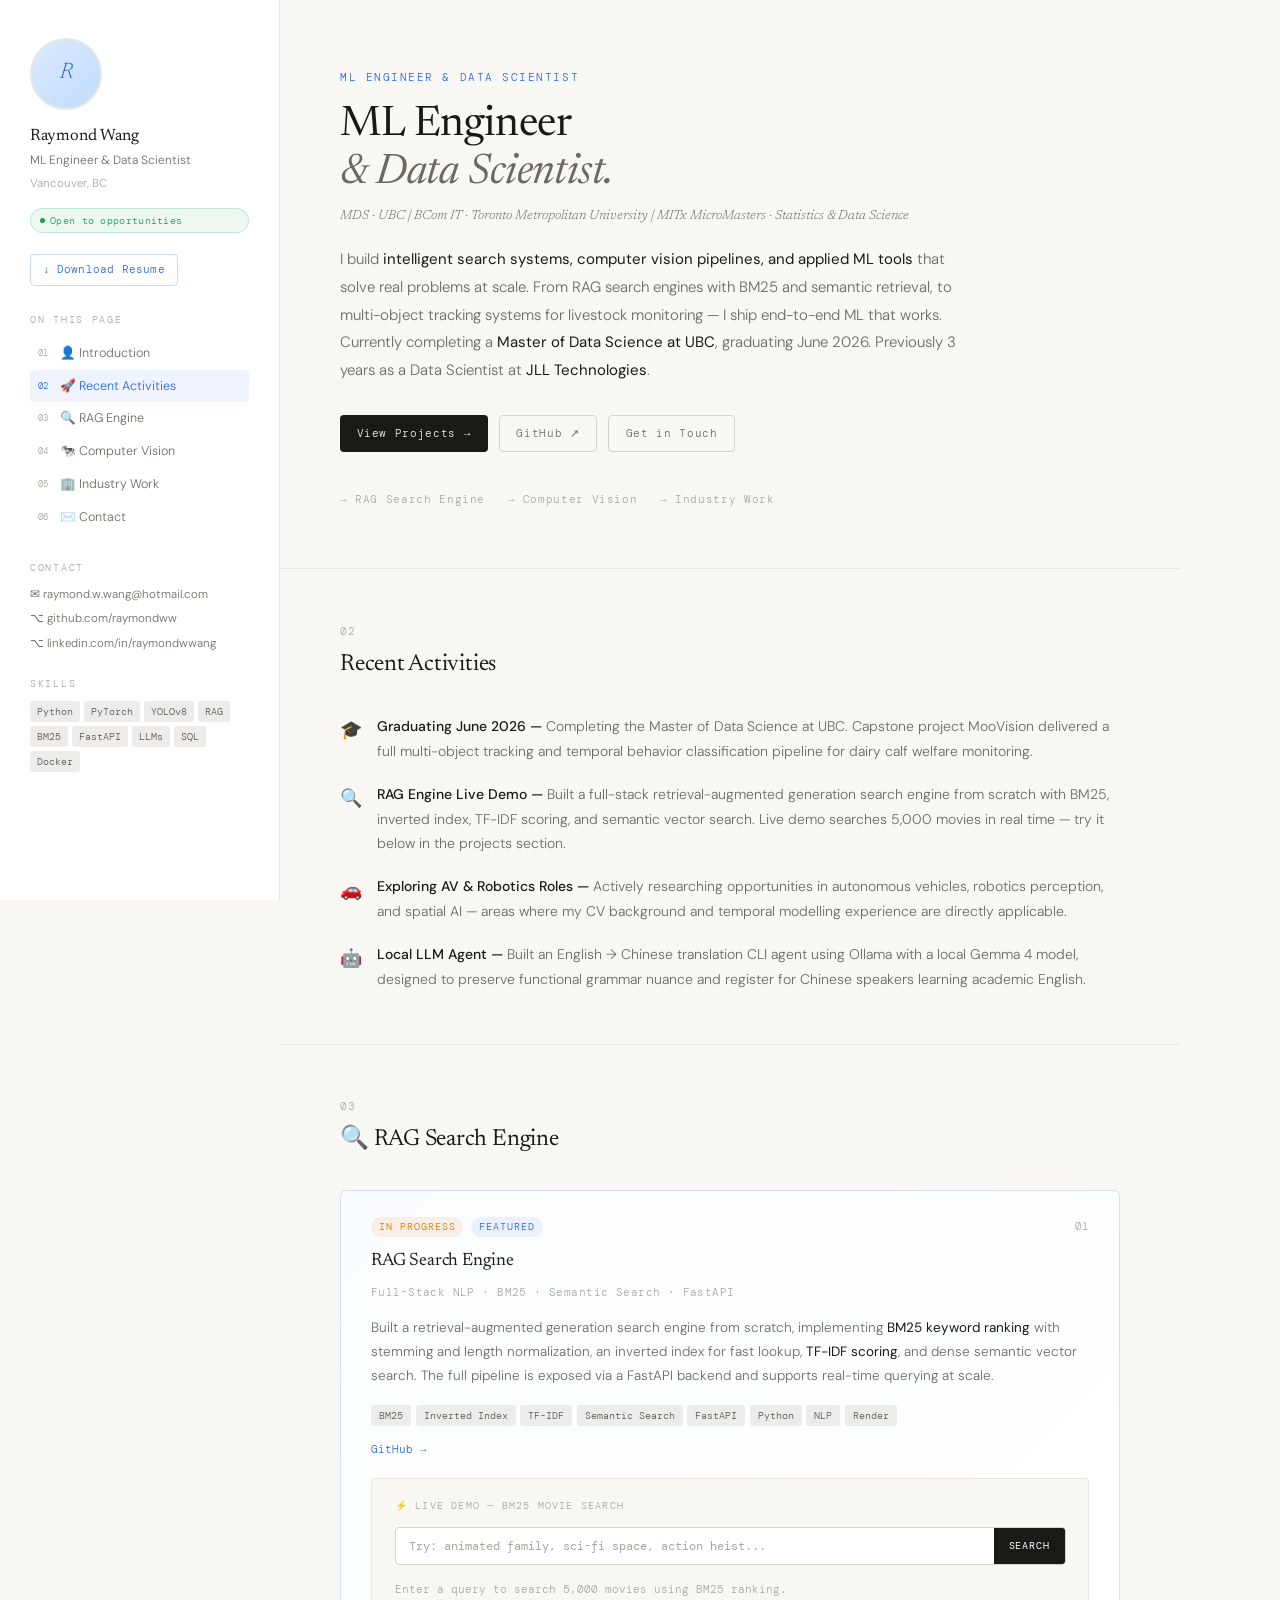
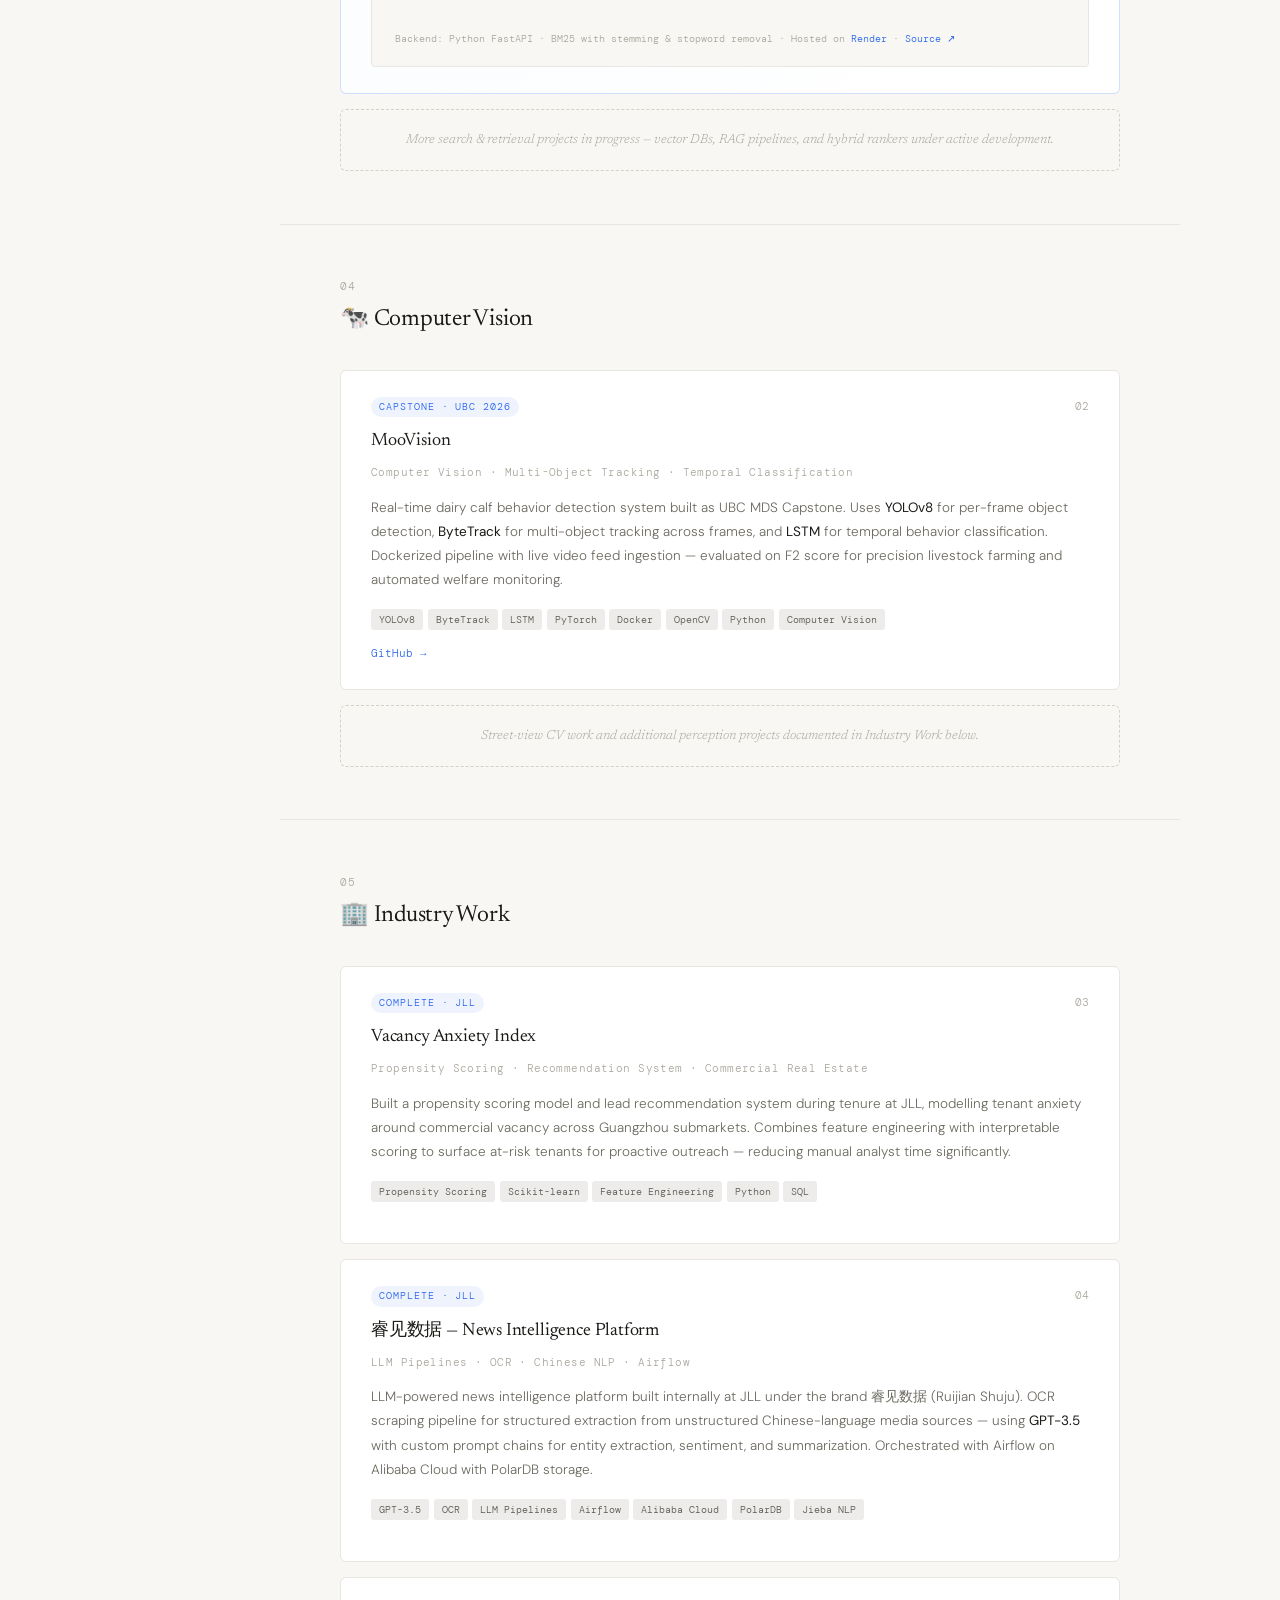
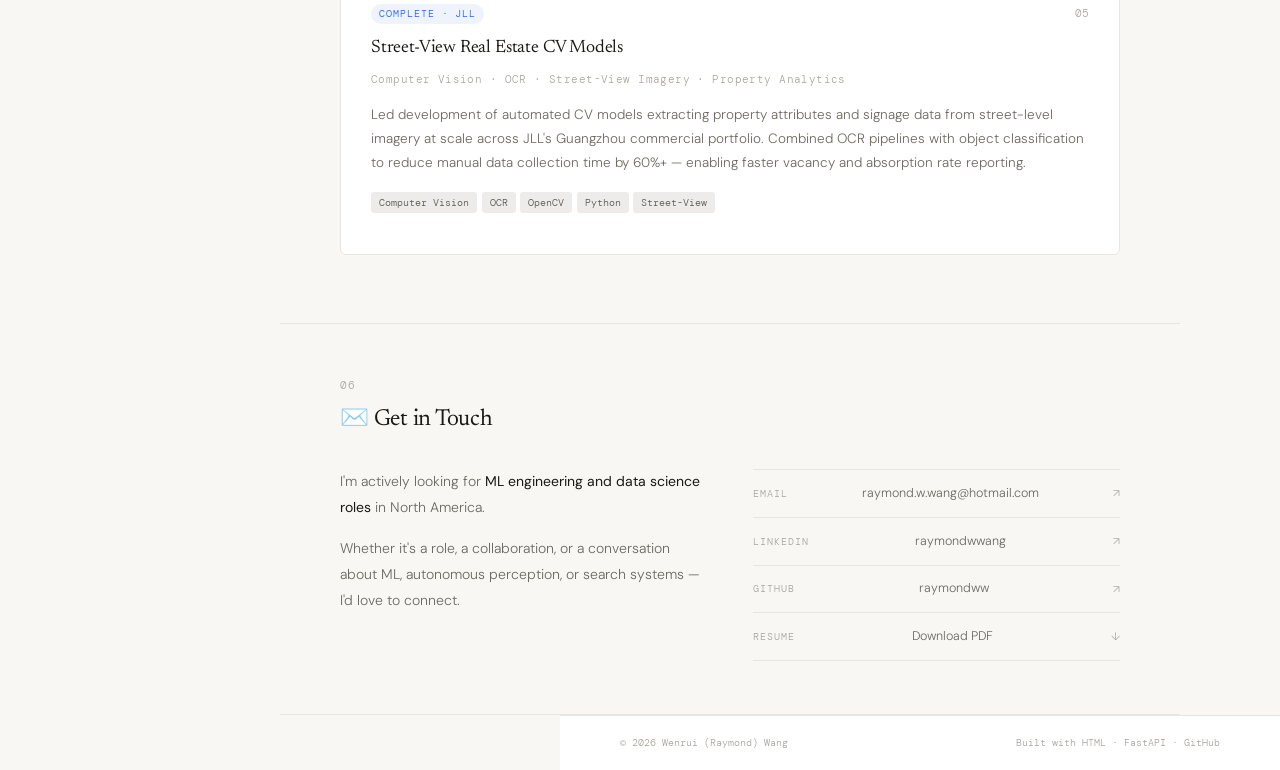
==== index.html @ 56e45fe6 "change footnote" ====
<!DOCTYPE html>
<html lang="en">
<head>
<meta charset="UTF-8">
<meta name="viewport" content="width=device-width, initial-scale=1.0">
<title>Raymond Wang — ML Engineer & Data Scientist</title>
<link rel="preconnect" href="https://fonts.googleapis.com">
<link href="https://fonts.googleapis.com/css2?family=DM+Mono:wght@300;400;500&family=DM+Sans:ital,opsz,wght@0,9..40,300;0,9..40,400;0,9..40,500;1,9..40,300&family=Newsreader:ital,wght@0,300;0,400;1,300;1,400&display=swap" rel="stylesheet">
<style>
/* ─── RESET & BASE ─── */
*, *::before, *::after { box-sizing: border-box; margin: 0; padding: 0; }
html { scroll-behavior: smooth; font-size: 15px; }

:root {
  --bg:         #f8f7f4;
  --bg-side:    #ffffff;
  --border:     #e8e6e0;
  --border-2:   #d4d1c9;
  --text:       #1a1916;
  --text-2:     #6b6960;
  --text-3:     #a8a59c;
  --accent:     #2563eb;
  --accent-dim: rgba(37,99,235,0.08);
  --green:      #16a34a;
  --amber:      #d97706;
  --tag-bg:     #eeecea;
  --tag-text:   #5a5750;
  --sidebar-w:  280px;
  --font-body:  'DM Sans', sans-serif;
  --font-serif: 'Newsreader', Georgia, serif;
  --font-mono:  'DM Mono', monospace;
}

body {
  background: var(--bg);
  color: var(--text);
  font-family: var(--font-body);
  line-height: 1.7;
  font-weight: 300;
  display: flex;
  min-height: 100vh;
}

::selection { background: rgba(37,99,235,0.12); }

a { color: inherit; text-decoration: none; }

/* ─── SIDEBAR ─── */
.sidebar {
  position: fixed;
  top: 0; left: 0; bottom: 0;
  width: var(--sidebar-w);
  background: var(--bg-side);
  border-right: 1px solid var(--border);
  display: flex;
  flex-direction: column;
  padding: 2.5rem 2rem 2rem;
  overflow-y: auto;
  z-index: 50;
}

/* avatar placeholder */
.avatar {
  width: 72px; height: 72px;
  border-radius: 50%;
  background: linear-gradient(135deg, #dbeafe 0%, #bfdbfe 100%);
  border: 2px solid var(--border);
  margin-bottom: 1.1rem;
  display: flex; align-items: center; justify-content: center;
  font-family: var(--font-serif);
  font-size: 1.5rem;
  color: var(--accent);
  font-style: italic;
  flex-shrink: 0;
  overflow: hidden;
}

.avatar img { width: 100%; height: 100%; object-fit: cover; border-radius: 50%; }

.sidebar-name {
  font-family: var(--font-serif);
  font-size: 1.1rem;
  font-weight: 400;
  line-height: 1.25;
  color: var(--text);
  margin-bottom: 0.25rem;
}

.sidebar-role {
  font-size: 12px;
  color: var(--text-2);
  margin-bottom: 0.2rem;
  font-weight: 300;
}

.sidebar-loc {
  font-size: 11.5px;
  color: var(--text-3);
  margin-bottom: 1rem;
}

.avail-pill {
  display: inline-flex;
  align-items: center;
  gap: 5px;
  font-family: var(--font-mono);
  font-size: 10px;
  color: var(--green);
  background: rgba(22,163,74,0.08);
  border: 1px solid rgba(22,163,74,0.2);
  padding: 3px 9px;
  border-radius: 100px;
  margin-bottom: 1.4rem;
  letter-spacing: 0.03em;
}

.avail-dot {
  width: 5px; height: 5px;
  border-radius: 50%;
  background: var(--green);
  animation: blink 2s ease-in-out infinite;
}

@keyframes blink { 0%,100%{opacity:1} 50%{opacity:0.25} }

.resume-btn {
  display: flex;
  align-items: center;
  gap: 0.4rem;
  font-family: var(--font-mono);
  font-size: 10.5px;
  color: var(--accent);
  border: 1px solid rgba(37,99,235,0.25);
  padding: 6px 12px;
  border-radius: 4px;
  margin-bottom: 1.75rem;
  transition: all 0.18s;
  width: fit-content;
  letter-spacing: 0.02em;
}

.resume-btn:hover {
  background: var(--accent-dim);
  border-color: var(--accent);
}

/* TOC */
.toc-label {
  font-family: var(--font-mono);
  font-size: 9.5px;
  color: var(--text-3);
  letter-spacing: 0.18em;
  text-transform: uppercase;
  margin-bottom: 0.6rem;
}

.toc { list-style: none; margin-bottom: 1.75rem; }

.toc li { margin-bottom: 1px; }

.toc a {
  display: flex;
  align-items: center;
  gap: 0.55rem;
  font-size: 12.5px;
  color: var(--text-2);
  padding: 0.35rem 0.5rem;
  border-radius: 4px;
  transition: all 0.15s;
}

.toc a .n {
  font-family: var(--font-mono);
  font-size: 9px;
  color: var(--text-3);
  min-width: 14px;
}

.toc a:hover { color: var(--text); background: var(--bg); }
.toc a.active { color: var(--accent); background: var(--accent-dim); }
.toc a.active .n { color: var(--accent); }

/* sidebar contacts */
.sidebar-contact-label {
  font-family: var(--font-mono);
  font-size: 9.5px;
  color: var(--text-3);
  letter-spacing: 0.18em;
  text-transform: uppercase;
  margin-bottom: 0.6rem;
}

.sidebar-contacts {
  display: flex;
  flex-direction: column;
  gap: 0.3rem;
  margin-bottom: 1.5rem;
}

.sidebar-contacts a {
  font-size: 11.5px;
  color: var(--text-2);
  display: flex;
  align-items: center;
  gap: 0.4rem;
  transition: color 0.15s;
}

.sidebar-contacts a:hover { color: var(--accent); }

/* skills pills in sidebar */
.sidebar-skills-label {
  font-family: var(--font-mono);
  font-size: 9.5px;
  color: var(--text-3);
  letter-spacing: 0.18em;
  text-transform: uppercase;
  margin-bottom: 0.6rem;
}

.skills-pills {
  display: flex;
  flex-wrap: wrap;
  gap: 4px;
  margin-bottom: 1.5rem;
}

.skills-pills span {
  font-family: var(--font-mono);
  font-size: 10px;
  background: var(--tag-bg);
  color: var(--tag-text);
  padding: 2px 7px;
  border-radius: 3px;
}

.sidebar-footer {
  margin-top: auto;
  font-family: var(--font-mono);
  font-size: 10px;
  color: var(--text-3);
  padding-top: 1rem;
  border-top: 1px solid var(--border);
}

/* ─── MAIN ─── */
.main{
  margin-left: var(--sidebar-w);
  flex: 1;
  padding: 0;
  display: flex;
  flex-direction: column;
  min-height: 100vh;
}

.main-content{
  flex: 1;
}

/* ─── HERO STRIP ─── */
.hero {
  padding: 4.5rem 4rem 4rem;
  border-bottom: 1px solid var(--border);
  max-width: 900px;
}

.hero-eyebrow {
  font-family: var(--font-mono);
  font-size: 11px;
  color: var(--accent);
  letter-spacing: 0.14em;
  text-transform: uppercase;
  margin-bottom: 1rem;
}

.hero h1 {
  font-family: var(--font-serif);
  font-size: clamp(2rem, 3.5vw, 2.8rem);
  font-weight: 400;
  line-height: 1.15;
  color: var(--text);
  margin-bottom: 0.5rem;
  letter-spacing: -0.01em;
}

.hero h1 em {
  font-style: italic;
  color: var(--text-2);
}

.hero-sub-title {
  font-size: 13px;
  color: var(--text-2);
  font-style: italic;
  margin-bottom: 1.25rem;
  font-family: var(--font-serif);
}

.hero-desc {
  font-size: 15px;
  color: var(--text-2);
  line-height: 1.85;
  max-width: 620px;
  margin-bottom: 2rem;
  font-weight: 300;
}

.hero-desc strong { color: var(--text); font-weight: 400; }

.hero-btns {
  display: flex;
  gap: 0.75rem;
  flex-wrap: wrap;
}

.btn {
  display: inline-flex;
  align-items: center;
  gap: 0.4rem;
  font-family: var(--font-mono);
  font-size: 11px;
  letter-spacing: 0.06em;
  padding: 0.55rem 1.1rem;
  border-radius: 4px;
  transition: all 0.18s;
  cursor: pointer;
}

.btn-primary {
  background: var(--text);
  color: var(--bg);
}
.btn-primary:hover { background: #2d2c28; }

.btn-ghost {
  background: transparent;
  color: var(--text-2);
  border: 1px solid var(--border-2);
}
.btn-ghost:hover { color: var(--text); border-color: var(--text-3); }

.hero-jump-links {
  display: flex;
  gap: 1.5rem;
  margin-top: 2.5rem;
  flex-wrap: wrap;
}

.hero-jump-links a {
  font-family: var(--font-mono);
  font-size: 11px;
  color: var(--text-3);
  letter-spacing: 0.06em;
  display: flex;
  align-items: center;
  gap: 0.3rem;
  transition: color 0.15s;
}

.hero-jump-links a:hover { color: var(--accent); }

/* ─── CONTENT SECTIONS ─── */
.section {
  padding: 3.5rem 4rem;
  border-bottom: 1px solid var(--border);
  max-width: 900px;
}

.section:last-child { border-bottom: none; }

.sec-num {
  font-family: var(--font-mono);
  font-size: 11px;
  color: var(--text-3);
  letter-spacing: 0.1em;
  margin-bottom: 0.3rem;
}

.section h2 {
  font-family: var(--font-serif);
  font-size: 1.55rem;
  font-weight: 400;
  color: var(--text);
  margin-bottom: 2rem;
  letter-spacing: -0.01em;
}

/* ─── RECENT ACTIVITIES ─── */
.activity-list {
  display: flex;
  flex-direction: column;
  gap: 1.25rem;
}

.activity-item {
  display: flex;
  gap: 1rem;
  align-items: flex-start;
}

.activity-icon {
  font-size: 1.2rem;
  margin-top: 1px;
  flex-shrink: 0;
}

.activity-body { flex: 1; }

.activity-body strong { color: var(--text); font-weight: 500; }

.activity-body p {
  font-size: 14px;
  color: var(--text-2);
  line-height: 1.75;
  font-weight: 300;
}

.activity-body a { color: var(--accent); }
.activity-body a:hover { text-decoration: underline; }

/* ─── PROJECT CARDS ─── */
.project-card {
  border: 1px solid var(--border);
  border-radius: 6px;
  padding: 1.75rem 2rem;
  margin-bottom: 1rem;
  background: white;
  transition: box-shadow 0.2s, border-color 0.2s;
  position: relative;
}

.project-card:hover {
  box-shadow: 0 2px 16px rgba(0,0,0,0.06);
  border-color: var(--border-2);
}

.project-card.featured {
  border-color: rgba(37,99,235,0.2);
  background: linear-gradient(135deg, #fafcff 0%, #ffffff 100%);
}

.card-top {
  display: flex;
  align-items: flex-start;
  justify-content: space-between;
  gap: 1rem;
  margin-bottom: 0.6rem;
  flex-wrap: wrap;
}

.card-badges {
  display: flex;
  align-items: center;
  gap: 0.5rem;
  flex-wrap: wrap;
}

.badge {
  font-family: var(--font-mono);
  font-size: 9.5px;
  letter-spacing: 0.1em;
  text-transform: uppercase;
  padding: 2px 8px;
  border-radius: 100px;
}

.b-live    { background: rgba(22,163,74,0.1);  color: var(--green); }
.b-wip     { background: rgba(217,119,6,0.1);  color: var(--amber); }
.b-done    { background: rgba(37,99,235,0.08); color: var(--accent); }
.b-feature { background: rgba(37,99,235,0.08); color: var(--accent); }

.card-num {
  font-family: var(--font-mono);
  font-size: 11px;
  color: var(--text-3);
}

.card-title {
  font-family: var(--font-serif);
  font-size: 1.2rem;
  font-weight: 400;
  color: var(--text);
  margin-bottom: 0.5rem;
  letter-spacing: -0.01em;
}

.card-sub {
  font-family: var(--font-mono);
  font-size: 10.5px;
  color: var(--text-3);
  margin-bottom: 0.9rem;
  letter-spacing: 0.04em;
}

.card-desc {
  font-size: 13.5px;
  color: var(--text-2);
  line-height: 1.8;
  margin-bottom: 1.1rem;
  font-weight: 300;
}

.card-desc strong { color: var(--text); font-weight: 400; }

.card-tags {
  display: flex;
  flex-wrap: wrap;
  gap: 0.3rem;
  margin-bottom: 1rem;
}

.tag {
  font-family: var(--font-mono);
  font-size: 10px;
  background: var(--tag-bg);
  color: var(--tag-text);
  padding: 2px 8px;
  border-radius: 3px;
}

.card-links {
  display: flex;
  gap: 0.75rem;
  flex-wrap: wrap;
}

.card-link {
  font-family: var(--font-mono);
  font-size: 10.5px;
  color: var(--accent);
  display: flex;
  align-items: center;
  gap: 0.25rem;
  transition: opacity 0.15s;
}

.card-link:hover { opacity: 0.7; }

/* more coming */
.more-coming {
  border: 1px dashed var(--border-2);
  border-radius: 6px;
  padding: 1.25rem 2rem;
  font-size: 13px;
  color: var(--text-3);
  font-style: italic;
  font-family: var(--font-serif);
  text-align: center;
}

/* ─── LIVE SEARCH DEMO (inside RAG card) ─── */
.demo-inner {
  margin-top: 1.25rem;
  background: var(--bg);
  border: 1px solid var(--border);
  border-radius: 4px;
  padding: 1.25rem 1.5rem;
}

.demo-inner-label {
  font-family: var(--font-mono);
  font-size: 10px;
  color: var(--text-3);
  letter-spacing: 0.12em;
  text-transform: uppercase;
  margin-bottom: 0.85rem;
  display: flex;
  align-items: center;
  gap: 0.5rem;
}

.demo-inner-label::before {
  content: '⚡';
  font-size: 10px;
}

.search-bar {
  display: flex;
  border: 1px solid var(--border-2);
  border-radius: 4px;
  background: white;
  overflow: hidden;
  margin-bottom: 1rem;
  transition: border-color 0.2s;
}

.search-bar:focus-within { border-color: var(--accent); }

.search-bar input {
  flex: 1;
  background: transparent;
  border: none;
  outline: none;
  padding: 0.65rem 0.9rem;
  font-family: var(--font-mono);
  font-size: 12px;
  color: var(--text);
}

.search-bar input::placeholder { color: var(--text-3); }

.search-bar button {
  background: var(--text);
  border: none;
  color: white;
  padding: 0 1rem;
  font-family: var(--font-mono);
  font-size: 10px;
  letter-spacing: 0.08em;
  text-transform: uppercase;
  cursor: pointer;
  transition: background 0.18s;
}

.search-bar button:hover { background: #2d2c28; }

.search-results { min-height: 40px; }

.result-item {
  display: flex;
  align-items: baseline;
  gap: 1rem;
  padding: 0.4rem 0;
  border-bottom: 1px solid var(--border);
  animation: fadeUp 0.18s ease;
}

@keyframes fadeUp { from { opacity:0; transform: translateY(3px); } to { opacity:1; } }

.r-num  { font-family: var(--font-mono); font-size: 10px; color: var(--text-3); min-width: 16px; }
.r-name { flex: 1; font-size: 13px; color: var(--text); }
.r-score{ font-family: var(--font-mono); font-size: 10px; color: var(--accent); }

.demo-note {
  font-family: var(--font-mono);
  font-size: 10px;
  color: var(--text-3);
  margin-top: 0.75rem;
  line-height: 1.65;
}

.demo-note a { color: var(--accent); }
.demo-note a:hover { text-decoration: underline; }

/* ─── ABOUT / FACTS ─── */
.about-body {
  display: grid;
  grid-template-columns: 1fr 1fr;
  gap: 3rem;
  align-items: start;
}

.about-prose p {
  font-size: 14px;
  color: var(--text-2);
  margin-bottom: 1rem;
  line-height: 1.85;
  font-weight: 300;
}

.about-prose p strong { color: var(--text); font-weight: 400; }

.facts { display: flex; flex-direction: column; }

.fact-row {
  display: grid;
  grid-template-columns: 110px 1fr;
  gap: 0.75rem;
  padding: 0.75rem 0;
  border-bottom: 1px solid var(--border);
  align-items: baseline;
}

.fact-row:first-child { border-top: 1px solid var(--border); }

.fk {
  font-family: var(--font-mono);
  font-size: 9.5px;
  color: var(--text-3);
  letter-spacing: 0.12em;
  text-transform: uppercase;
}

.fv {
  font-size: 12.5px;
  color: var(--text-2);
  line-height: 1.5;
}

.fv strong { color: var(--text); font-weight: 400; }

/* ─── CONTACT ─── */
.contact-body {
  display: grid;
  grid-template-columns: 1fr 1fr;
  gap: 3rem;
  align-items: start;
}

.contact-prose p {
  font-size: 14px;
  color: var(--text-2);
  line-height: 1.85;
  margin-bottom: 1rem;
  font-weight: 300;
}

.contact-prose p strong { color: var(--text); font-weight: 400; }

.contact-links { display: flex; flex-direction: column; }

.contact-link {
  display: flex;
  align-items: center;
  justify-content: space-between;
  padding: 0.85rem 0;
  border-bottom: 1px solid var(--border);
  transition: all 0.15s;
  gap: 0.5rem;
}

.contact-link:first-child { border-top: 1px solid var(--border); }
.cl-label { font-family: var(--font-mono); font-size: 10px; color: var(--text-3); text-transform: uppercase; letter-spacing: 0.1em; }
.cl-val   { font-size: 12.5px; color: var(--text-2); transition: color 0.15s; }
.contact-link:hover .cl-val { color: var(--accent); }
.cl-arr   { font-size: 11px; color: var(--text-3); transition: all 0.15s; }
.contact-link:hover .cl-arr { color: var(--accent); transform: translate(2px,-2px); }

/* ─── FOOTER ─── */
.site-footer {
  margin-left: var(--sidebar-w);
  border-top: 1px solid var(--border);
  padding: 1.25rem 4rem;
  display: flex;
  justify-content: space-between;
  align-items: center;
  background: white;
}

.site-footer span {
  font-family: var(--font-mono);
  font-size: 10px;
  color: var(--text-3);
}

.site-footer a { color: var(--accent); }

/* ─── FADE IN ─── */
.fade-in { opacity: 0; transform: translateY(14px); transition: opacity 0.5s ease, transform 0.5s ease; }
.fade-in.visible { opacity: 1; transform: none; }

/* ─── RESPONSIVE ─── */
@media (max-width: 900px) {
  :root { --sidebar-w: 0px; }

  .sidebar {
    position: static;
    width: 100%;
    flex-direction: row;
    flex-wrap: wrap;
    align-items: center;
    padding: 1.25rem 1.5rem;
    gap: 0.75rem;
    border-right: none;
    border-bottom: 1px solid var(--border);
  }

  .toc-label, .toc, .sidebar-contact-label, .sidebar-contacts,
  .sidebar-skills-label, .skills-pills, .sidebar-footer, .avail-pill, .resume-btn { display: none; }

  .hero, .section { padding: 2.5rem 1.5rem; }
  .about-body, .contact-body { grid-template-columns: 1fr; gap: 2rem; }
  .site-footer { margin-left: 0; padding: 1.25rem 1.5rem; flex-direction: column; gap: 0.5rem; }
}
</style>
</head>
<body>

<!-- ─── SIDEBAR ─── -->
<aside class="sidebar">
  <div class="avatar">R</div>

  <div class="sidebar-name">Raymond Wang</div>
  <div class="sidebar-role">ML Engineer &amp; Data Scientist</div>
  <div class="sidebar-loc">Vancouver, BC</div>

  <div class="avail-pill">
    <span class="avail-dot"></span>
    Open to opportunities
  </div>

  <a href="/resume.pdf" class="resume-btn">↓ Download Resume</a>

  <div class="toc-label">On this page</div>
  <ul class="toc">
    <li><a href="#intro"    class="toc-link"><span class="n">01</span>👤 Introduction</a></li>
    <li><a href="#recent"   class="toc-link"><span class="n">02</span>🚀 Recent Activities</a></li>
    <li><a href="#rag"      class="toc-link"><span class="n">03</span>🔍 RAG Engine</a></li>
    <li><a href="#cv"       class="toc-link"><span class="n">04</span>🐄 Computer Vision</a></li>
    <li><a href="#industry" class="toc-link"><span class="n">05</span>🏢 Industry Work</a></li>
    <li><a href="#contact"  class="toc-link"><span class="n">06</span>✉️ Contact</a></li>
  </ul>

  <div class="sidebar-contact-label">Contact</div>
  <div class="sidebar-contacts">
    <a href="mailto:raymond.w.wang@hotmail.com">✉ raymond.w.wang@hotmail.com</a>
    <a href="https://github.com/raymondww" target="_blank">⌥ github.com/raymondww</a>
    <a href="https://linkedin.com/in/raymondwwang" target="_blank">⌥ linkedin.com/in/raymondwwang</a>
  </div>

  <div class="sidebar-skills-label">Skills</div>
  <div class="skills-pills">
    <span>Python</span><span>PyTorch</span><span>YOLOv8</span>
    <span>RAG</span><span>BM25</span><span>FastAPI</span>
    <span>LLMs</span><span>SQL</span><span>Docker</span>
  </div>
</aside>

<!-- ─── MAIN ─── -->
<div class="main">
  <div class="main-content"></div>
    <!-- HERO / INTRO -->
    <div class="hero fade-in" id="intro">
      <div class="hero-eyebrow">ML Engineer &amp; Data Scientist</div>
      <h1>ML Engineer<br><em>&amp; Data Scientist.</em></h1>
      <div class="hero-sub-title">MDS · UBC | BCom IT · Toronto Metropolitan University | MITx MicroMasters · Statistics &amp; Data Science</div>
      <p class="hero-desc">
        I build <strong>intelligent search systems, computer vision pipelines, and applied ML tools</strong>
        that solve real problems at scale. From RAG search engines with BM25 and semantic retrieval,
        to multi-object tracking systems for livestock monitoring — I ship end-to-end ML that works.
        Currently completing a <strong>Master of Data Science at UBC</strong>, graduating June 2026.
        Previously 3 years as a Data Scientist at <strong>JLL Technologies</strong>.
      </p>
      <div class="hero-btns">
        <a href="#rag"     class="btn btn-primary">View Projects →</a>
        <a href="https://github.com/raymondww" target="_blank" class="btn btn-ghost">GitHub ↗</a>
        <a href="mailto:raymond.w.wang@hotmail.com" class="btn btn-ghost">Get in Touch</a>
      </div>
      <div class="hero-jump-links">
        <a href="#rag">→ RAG Search Engine</a>
        <a href="#cv">→ Computer Vision</a>
        <a href="#industry">→ Industry Work</a>
      </div>
    </div>

    <!-- RECENT ACTIVITIES -->
    <section class="section fade-in" id="recent">
      <div class="sec-num">02</div>
      <h2>Recent Activities</h2>
      <div class="activity-list">
        <div class="activity-item">
          <div class="activity-icon">🎓</div>
          <div class="activity-body">
            <p><strong>Graduating June 2026 —</strong> Completing the Master of Data Science at UBC.
            Capstone project MooVision delivered a full multi-object tracking and temporal behavior
            classification pipeline for dairy calf welfare monitoring.</p>
          </div>
        </div>
        <div class="activity-item">
          <div class="activity-icon">🔍</div>
          <div class="activity-body">
            <p><strong>RAG Engine Live Demo —</strong> Built a full-stack retrieval-augmented generation
            search engine from scratch with BM25, inverted index, TF-IDF scoring, and semantic vector
            search. Live demo searches 5,000 movies in real time — try it below in the projects section.</p>
          </div>
        </div>
        <div class="activity-item">
          <div class="activity-icon">🚗</div>
          <div class="activity-body">
            <p><strong>Exploring AV &amp; Robotics Roles —</strong> Actively researching opportunities
            in autonomous vehicles, robotics perception, and spatial AI — areas where my CV background
            and temporal modelling experience are directly applicable.</p>
          </div>
        </div>
        <div class="activity-item">
          <div class="activity-icon">🤖</div>
          <div class="activity-body">
            <p><strong>Local LLM Agent —</strong> Built an English → Chinese translation CLI agent
            using Ollama with a local Gemma 4 model, designed to preserve functional grammar nuance
            and register for Chinese speakers learning academic English.</p>
          </div>
        </div>
      </div>
    </section>

    <!-- RAG ENGINE -->
    <section class="section fade-in" id="rag">
      <div class="sec-num">03</div>
      <h2>🔍 RAG Search Engine</h2>

      <div class="project-card featured">
        <div class="card-top">
          <div class="card-badges">
            <span class="badge b-wip">In Progress</span>
            <span class="badge b-feature">Featured</span>
          </div>
          <div class="card-num">01</div>
        </div>
        <div class="card-title">RAG Search Engine</div>
        <div class="card-sub">Full-Stack NLP · BM25 · Semantic Search · FastAPI</div>
        <p class="card-desc">
          Built a retrieval-augmented generation search engine from scratch, implementing
          <strong>BM25 keyword ranking</strong> with stemming and length normalization,
          an inverted index for fast lookup, <strong>TF-IDF scoring</strong>, and dense
          semantic vector search. The full pipeline is exposed via a FastAPI backend
          and supports real-time querying at scale.
        </p>
        <div class="card-tags">
          <span class="tag">BM25</span>
          <span class="tag">Inverted Index</span>
          <span class="tag">TF-IDF</span>
          <span class="tag">Semantic Search</span>
          <span class="tag">FastAPI</span>
          <span class="tag">Python</span>
          <span class="tag">NLP</span>
          <span class="tag">Render</span>
        </div>
        <div class="card-links">
          <a href="https://github.com/raymondww" target="_blank" class="card-link">GitHub →</a>
        </div>

        <!-- LIVE DEMO -->
        <div class="demo-inner">
          <div class="demo-inner-label">Live Demo — BM25 Movie Search</div>
          <div class="search-bar">
            <input type="text" id="search-input" placeholder="Try: animated family, sci-fi space, action heist..." />
            <button onclick="runSearch()">Search</button>
          </div>
          <div class="search-results" id="search-results">
            <p style="font-family:var(--font-mono);font-size:11px;color:var(--text-3);">Enter a query to search 5,000 movies using BM25 ranking.</p>
          </div>
          <p class="demo-note">
            Backend: Python FastAPI · BM25 with stemming &amp; stopword removal ·
            Hosted on <a href="https://render.com" target="_blank">Render</a> ·
            <a href="https://github.com/raymondww" target="_blank">Source ↗</a>
          </p>
        </div>
      </div>

      <div class="more-coming">More search &amp; retrieval projects in progress — vector DBs, RAG pipelines, and hybrid rankers under active development.</div>
    </section>

    <!-- COMPUTER VISION -->
    <section class="section fade-in" id="cv">
      <div class="sec-num">04</div>
      <h2>🐄 Computer Vision</h2>

      <div class="project-card">
        <div class="card-top">
          <div class="card-badges">
            <span class="badge b-done">Capstone · UBC 2026</span>
          </div>
          <div class="card-num">02</div>
        </div>
        <div class="card-title">MooVision</div>
        <div class="card-sub">Computer Vision · Multi-Object Tracking · Temporal Classification</div>
        <p class="card-desc">
          Real-time dairy calf behavior detection system built as UBC MDS Capstone.
          Uses <strong>YOLOv8</strong> for per-frame object detection, <strong>ByteTrack</strong>
          for multi-object tracking across frames, and <strong>LSTM</strong> for temporal behavior
          classification. Dockerized pipeline with live video feed ingestion — evaluated on F2 score
          for precision livestock farming and automated welfare monitoring.
        </p>
        <div class="card-tags">
          <span class="tag">YOLOv8</span>
          <span class="tag">ByteTrack</span>
          <span class="tag">LSTM</span>
          <span class="tag">PyTorch</span>
          <span class="tag">Docker</span>
          <span class="tag">OpenCV</span>
          <span class="tag">Python</span>
          <span class="tag">Computer Vision</span>
        </div>
        <div class="card-links">
          <a href="https://github.com/raymondww" target="_blank" class="card-link">GitHub →</a>
        </div>
      </div>

      <div class="more-coming">Street-view CV work and additional perception projects documented in Industry Work below.</div>
    </section>

    <!-- INDUSTRY WORK -->
    <section class="section fade-in" id="industry">
      <div class="sec-num">05</div>
      <h2>🏢 Industry Work</h2>

      <div class="project-card">
        <div class="card-top">
          <div class="card-badges"><span class="badge b-done">Complete · JLL</span></div>
          <div class="card-num">03</div>
        </div>
        <div class="card-title">Vacancy Anxiety Index</div>
        <div class="card-sub">Propensity Scoring · Recommendation System · Commercial Real Estate</div>
        <p class="card-desc">
          Built a propensity scoring model and lead recommendation system during tenure at JLL,
          modelling tenant anxiety around commercial vacancy across Guangzhou submarkets.
          Combines feature engineering with interpretable scoring to surface at-risk tenants
          for proactive outreach — reducing manual analyst time significantly.
        </p>
        <div class="card-tags">
          <span class="tag">Propensity Scoring</span>
          <span class="tag">Scikit-learn</span>
          <span class="tag">Feature Engineering</span>
          <span class="tag">Python</span>
          <span class="tag">SQL</span>
        </div>
      </div>

      <div class="project-card">
        <div class="card-top">
          <div class="card-badges"><span class="badge b-done">Complete · JLL</span></div>
          <div class="card-num">04</div>
        </div>
        <div class="card-title">睿见数据 — News Intelligence Platform</div>
        <div class="card-sub">LLM Pipelines · OCR · Chinese NLP · Airflow</div>
        <p class="card-desc">
          LLM-powered news intelligence platform built internally at JLL under the brand 睿见数据
          (Ruijian Shuju). OCR scraping pipeline for structured extraction from unstructured Chinese-language
          media sources — using <strong>GPT-3.5</strong> with custom prompt chains for entity extraction,
          sentiment, and summarization. Orchestrated with Airflow on Alibaba Cloud with PolarDB storage.
        </p>
        <div class="card-tags">
          <span class="tag">GPT-3.5</span>
          <span class="tag">OCR</span>
          <span class="tag">LLM Pipelines</span>
          <span class="tag">Airflow</span>
          <span class="tag">Alibaba Cloud</span>
          <span class="tag">PolarDB</span>
          <span class="tag">Jieba NLP</span>
        </div>
      </div>

      <div class="project-card">
        <div class="card-top">
          <div class="card-badges"><span class="badge b-done">Complete · JLL</span></div>
          <div class="card-num">05</div>
        </div>
        <div class="card-title">Street-View Real Estate CV Models</div>
        <div class="card-sub">Computer Vision · OCR · Street-View Imagery · Property Analytics</div>
        <p class="card-desc">
          Led development of automated CV models extracting property attributes and signage data
          from street-level imagery at scale across JLL's Guangzhou commercial portfolio.
          Combined OCR pipelines with object classification to reduce manual data collection time
          by 60%+ — enabling faster vacancy and absorption rate reporting.
        </p>
        <div class="card-tags">
          <span class="tag">Computer Vision</span>
          <span class="tag">OCR</span>
          <span class="tag">OpenCV</span>
          <span class="tag">Python</span>
          <span class="tag">Street-View</span>
        </div>
      </div>
    </section>

    <!-- CONTACT -->
    <section class="section fade-in" id="contact">
      <div class="sec-num">06</div>
      <h2>✉️ Get in Touch</h2>
      <div class="contact-body">
        <div class="contact-prose">
          <p>I'm actively looking for <strong>ML engineering and data science roles</strong> in North America.</p>
          <p>Whether it's a role, a collaboration, or a conversation about ML, autonomous perception,
          or search systems — I'd love to connect.</p>
        </div>
        <div class="contact-links">
          <a href="mailto:raymond.w.wang@hotmail.com" class="contact-link">
            <span class="cl-label">Email</span>
            <span class="cl-val">raymond.w.wang@hotmail.com</span>
            <span class="cl-arr">↗</span>
          </a>
          <a href="https://linkedin.com/in/raymondwwang" target="_blank" class="contact-link">
            <span class="cl-label">LinkedIn</span>
            <span class="cl-val">raymondwwang</span>
            <span class="cl-arr">↗</span>
          </a>
          <a href="https://github.com/raymondww" target="_blank" class="contact-link">
            <span class="cl-label">GitHub</span>
            <span class="cl-val">raymondww</span>
            <span class="cl-arr">↗</span>
          </a>
          <a href="/resume.pdf" class="contact-link">
            <span class="cl-label">Resume</span>
            <span class="cl-val">Download PDF</span>
            <span class="cl-arr">↓</span>
          </a>
        </div>
      </div>
    </section>
      <footer class="site-footer">
    <span>© 2026 Wenrui (Raymond) Wang</span>
    <span>Built with HTML · FastAPI · GitHub</span>
  </footer>
</div>

</div><!-- end .main -->

<script>
// ─── Active TOC on scroll ───
const sections  = document.querySelectorAll('.hero, .section');
const tocLinks  = document.querySelectorAll('.toc-link');

const tocObs = new IntersectionObserver((entries) => {
  entries.forEach(e => {
    if (e.isIntersecting) {
      tocLinks.forEach(a => a.classList.remove('active'));
      const id = e.target.getAttribute('id');
      const active = document.querySelector(`.toc-link[href="#${id}"]`);
      if (active) active.classList.add('active');
    }
  });
}, { threshold: 0.3 });

sections.forEach(s => tocObs.observe(s));

// ─── Fade-in ───
const fadeObs = new IntersectionObserver((entries) => {
  entries.forEach(e => {
    if (e.isIntersecting) {
      e.target.classList.add('visible');
      fadeObs.unobserve(e.target);
    }
  });
}, { threshold: 0.07 });

document.querySelectorAll('.fade-in').forEach(el => fadeObs.observe(el));

// ─── Search demo ───
const API_URL = 'https://rag-search-engine-5swz.onrender.com';

async function runSearch() {
  const query = document.getElementById('search-input').value.trim();
  if (!query) return;

  const resultsEl = document.getElementById('search-results');
  resultsEl.innerHTML = '<p style="font-family:var(--font-mono);font-size:11px;color:var(--text-3);">Searching...</p>';

  try {
    const res = await fetch(`${API_URL}/search?query=${encodeURIComponent(query)}&limit=5`);
    if (!res.ok) throw new Error();
    const data = await res.json();

    if (!data.results || !data.results.length) {
      resultsEl.innerHTML = '<p style="font-family:var(--font-mono);font-size:11px;color:var(--text-3);">No results found.</p>';
      return;
    }

    resultsEl.innerHTML = data.results.map((r, i) => `
      <div class="result-item">
        <span class="r-num">${i + 1}</span>
        <span class="r-name">${r.title}</span>
        <span class="r-score">${r.score.toFixed(2)}</span>
      </div>`).join('');

  } catch {
    resultsEl.innerHTML = '<p style="font-family:var(--font-mono);font-size:11px;color:#dc2626;">Backend offline — deploy to Render and update API_URL.</p>';
  }
}

document.getElementById('search-input').addEventListener('keydown', e => {
  if (e.key === 'Enter') runSearch();
});
</script>
</body>
</html>
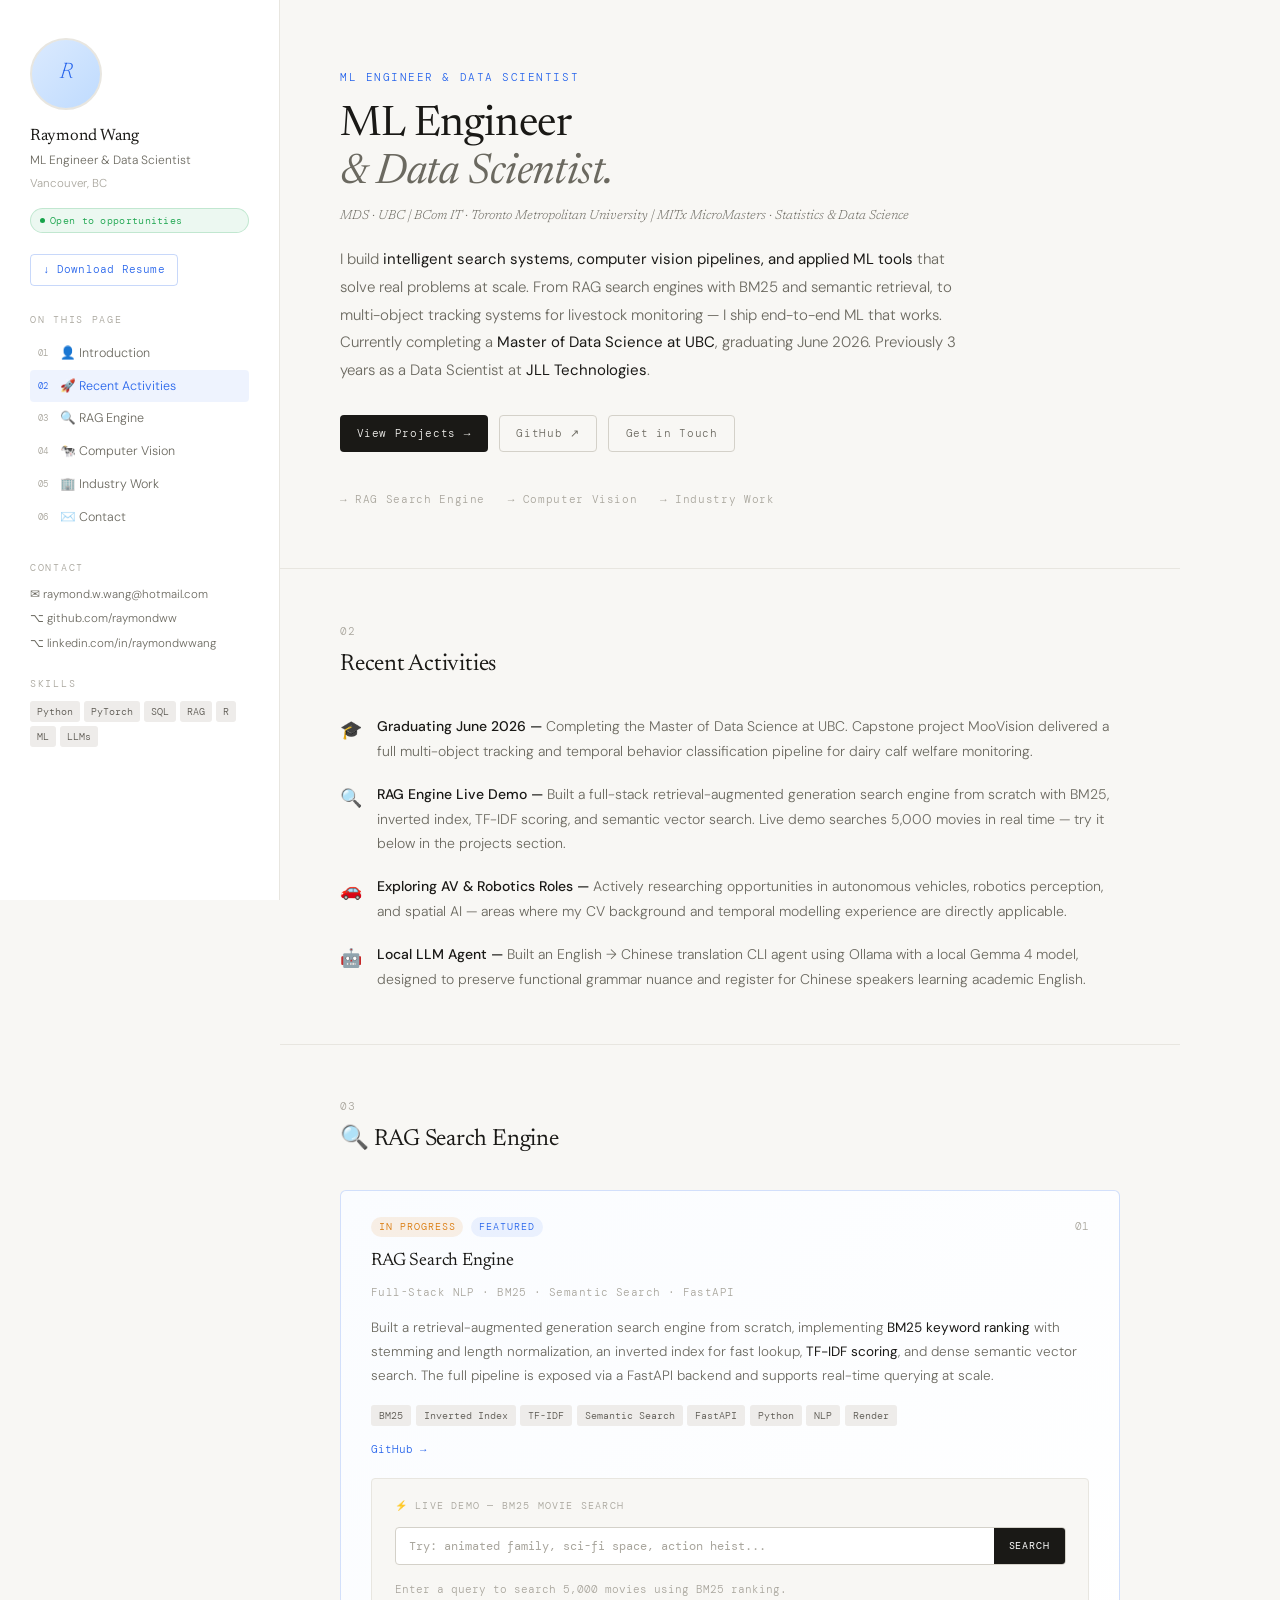
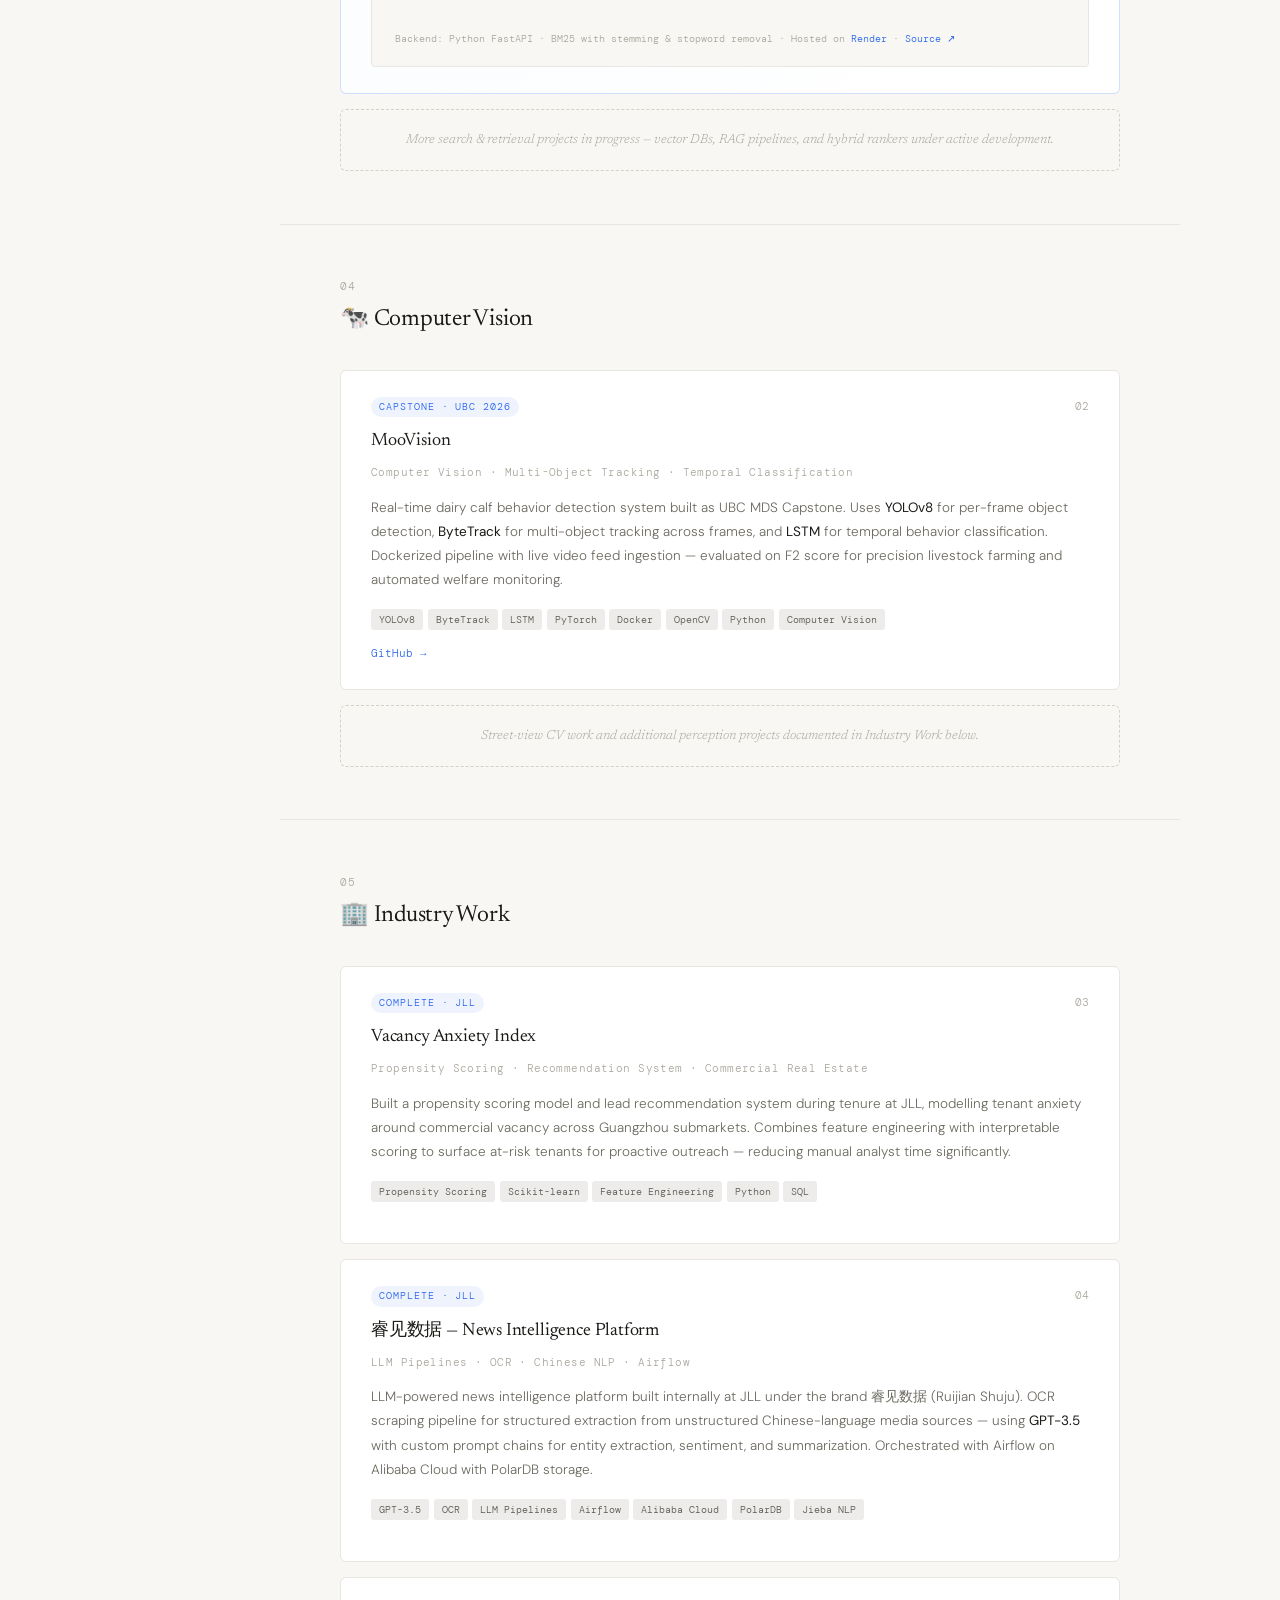
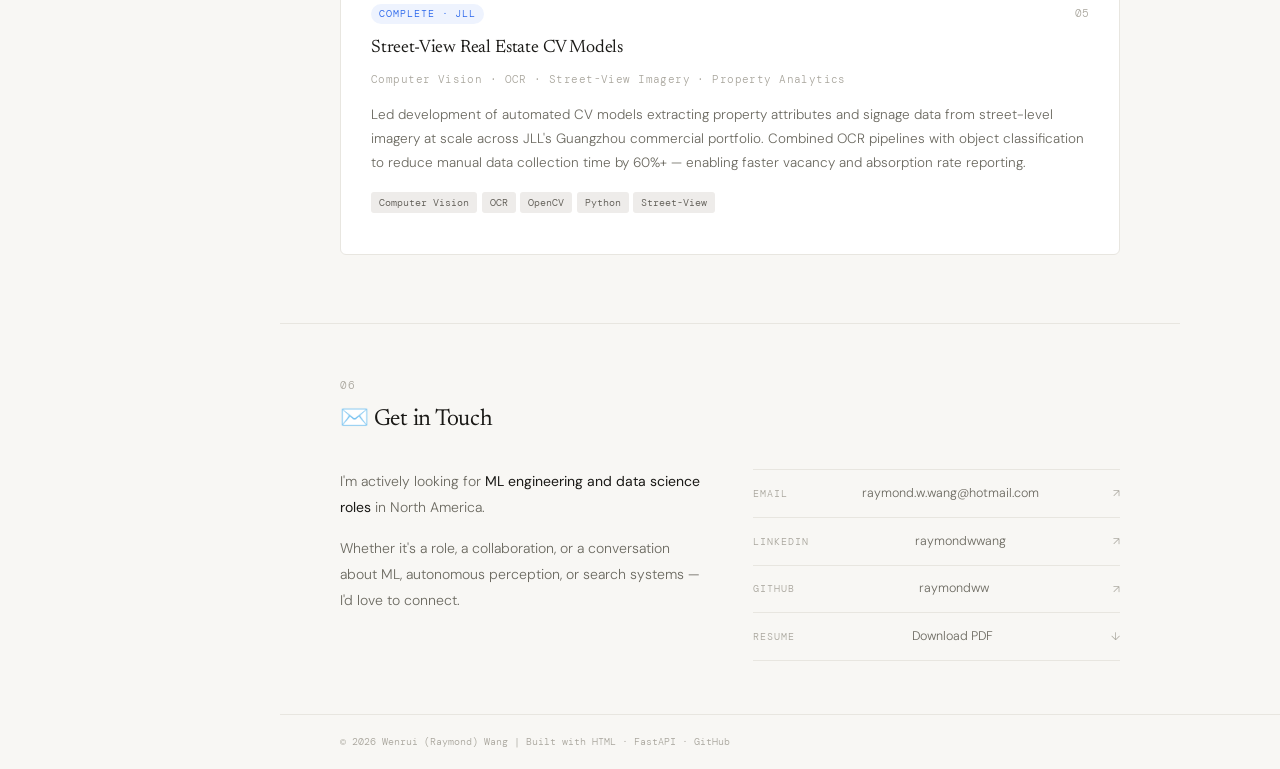
==== commit 144d3321: "update info" ====
--- a/index.html
+++ b/index.html
@@ -727,23 +727,24 @@
 .contact-link:hover .cl-arr { color: var(--accent); transform: translate(2px,-2px); }
 
 /* ─── FOOTER ─── */
-.site-footer {
-  margin-left: var(--sidebar-w);
+.site-footer{
   border-top: 1px solid var(--border);
   padding: 1.25rem 4rem;
   display: flex;
   justify-content: space-between;
   align-items: center;
-  background: white;
-}
-
-.site-footer span {
+
+  /* match the page background so it doesn't look like a bright strip */
+  background: var(--bg);
+}
+
+.site-footer span{
   font-family: var(--font-mono);
   font-size: 10px;
   color: var(--text-3);
 }
 
-.site-footer a { color: var(--accent); }
+.site-footer a{ color: var(--accent); }
 
 /* ─── FADE IN ─── */
 .fade-in { opacity: 0; transform: translateY(14px); transition: opacity 0.5s ease, transform 0.5s ease; }
@@ -810,15 +811,16 @@
 
   <div class="sidebar-skills-label">Skills</div>
   <div class="skills-pills">
-    <span>Python</span><span>PyTorch</span><span>YOLOv8</span>
-    <span>RAG</span><span>BM25</span><span>FastAPI</span>
-    <span>LLMs</span><span>SQL</span><span>Docker</span>
+    <span>Python</span><span>PyTorch</span><span>SQL</span>
+    <span>RAG</span><span>R</span><span>ML</span>
+    <span>LLMs</span>
   </div>
 </aside>
 
 <!-- ─── MAIN ─── -->
 <div class="main">
-  <div class="main-content"></div>
+  <div class="main-content">
+
     <!-- HERO / INTRO -->
     <div class="hero fade-in" id="intro">
       <div class="hero-eyebrow">ML Engineer &amp; Data Scientist</div>
@@ -832,7 +834,7 @@
         Previously 3 years as a Data Scientist at <strong>JLL Technologies</strong>.
       </p>
       <div class="hero-btns">
-        <a href="#rag"     class="btn btn-primary">View Projects →</a>
+        <a href="#rag" class="btn btn-primary">View Projects →</a>
         <a href="https://github.com/raymondww" target="_blank" class="btn btn-ghost">GitHub ↗</a>
         <a href="mailto:raymond.w.wang@hotmail.com" class="btn btn-ghost">Get in Touch</a>
       </div>
@@ -1087,13 +1089,14 @@
         </div>
       </div>
     </section>
-      <footer class="site-footer">
-    <span>© 2026 Wenrui (Raymond) Wang</span>
-    <span>Built with HTML · FastAPI · GitHub</span>
+
+  </div><!-- end .main-content -->
+
+  <footer class="site-footer">
+    <span>© 2026 Wenrui (Raymond) Wang | Built with HTML · FastAPI · GitHub</span>
   </footer>
-</div>
-
 </div><!-- end .main -->
+
 
 <script>
 // ─── Active TOC on scroll ───
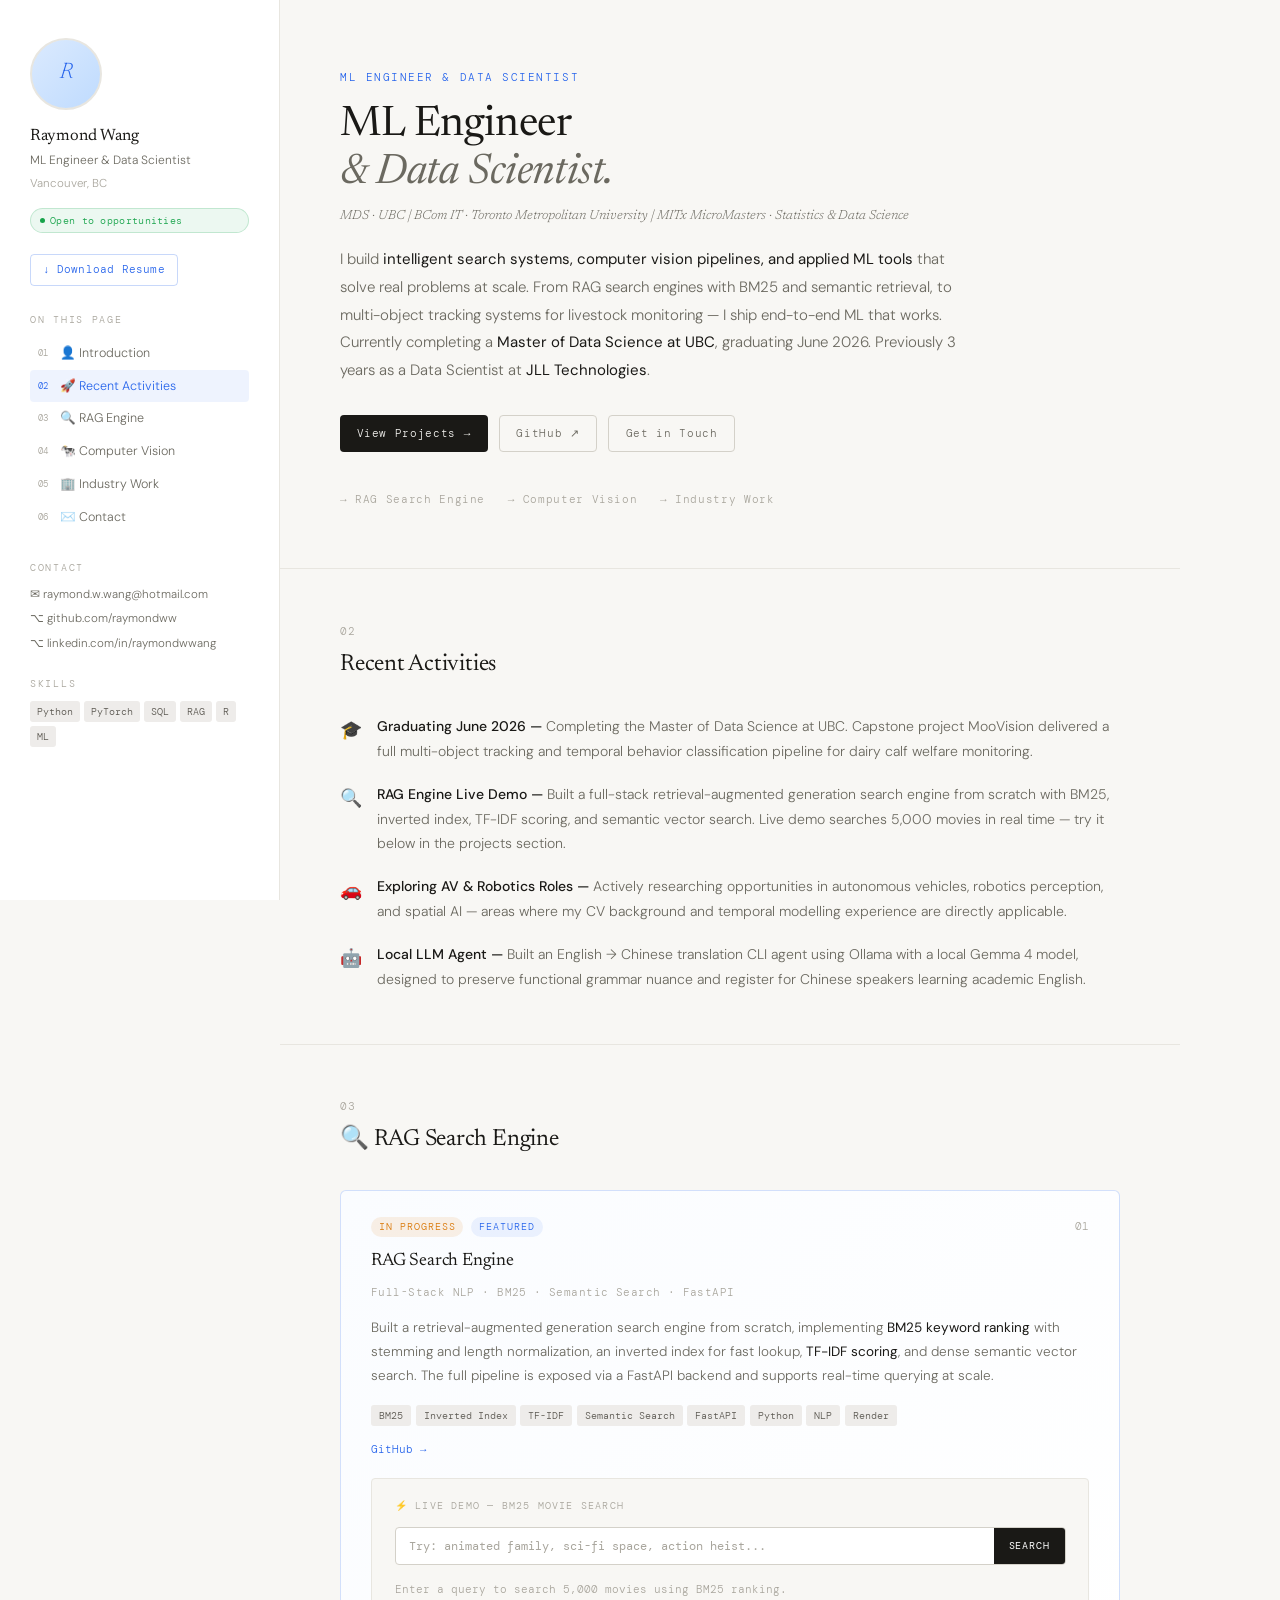
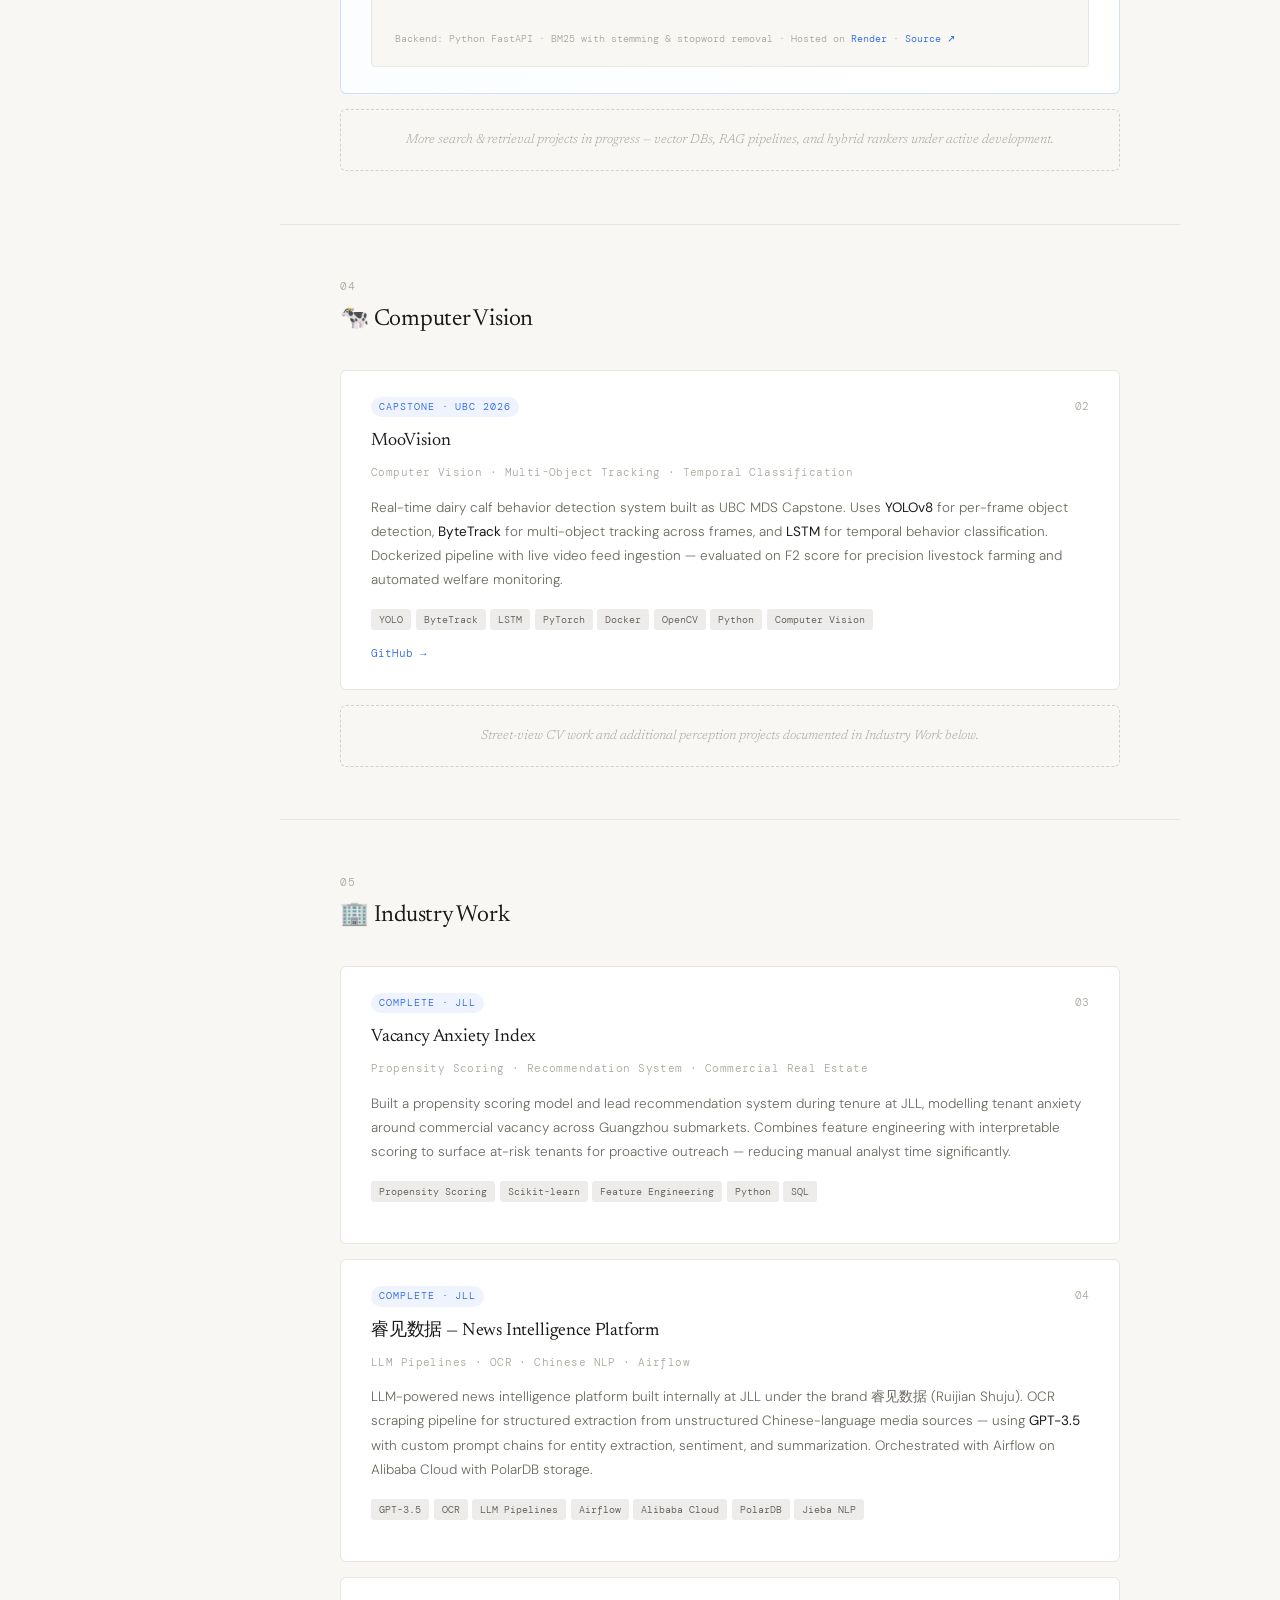
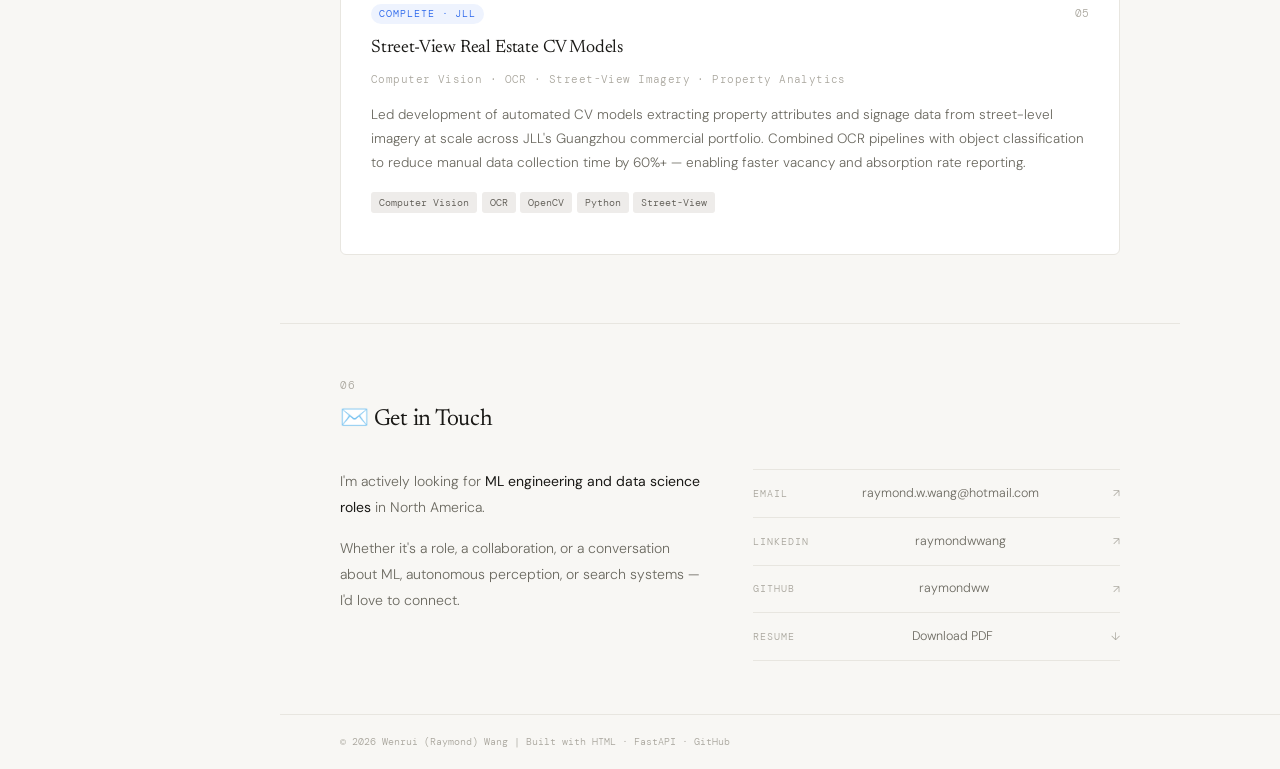
==== commit 0c90c3e9: "update info" ====
--- a/index.html
+++ b/index.html
@@ -813,7 +813,6 @@
   <div class="skills-pills">
     <span>Python</span><span>PyTorch</span><span>SQL</span>
     <span>RAG</span><span>R</span><span>ML</span>
-    <span>LLMs</span>
   </div>
 </aside>
 
@@ -964,7 +963,7 @@
           for precision livestock farming and automated welfare monitoring.
         </p>
         <div class="card-tags">
-          <span class="tag">YOLOv8</span>
+          <span class="tag">YOLO</span>
           <span class="tag">ByteTrack</span>
           <span class="tag">LSTM</span>
           <span class="tag">PyTorch</span>
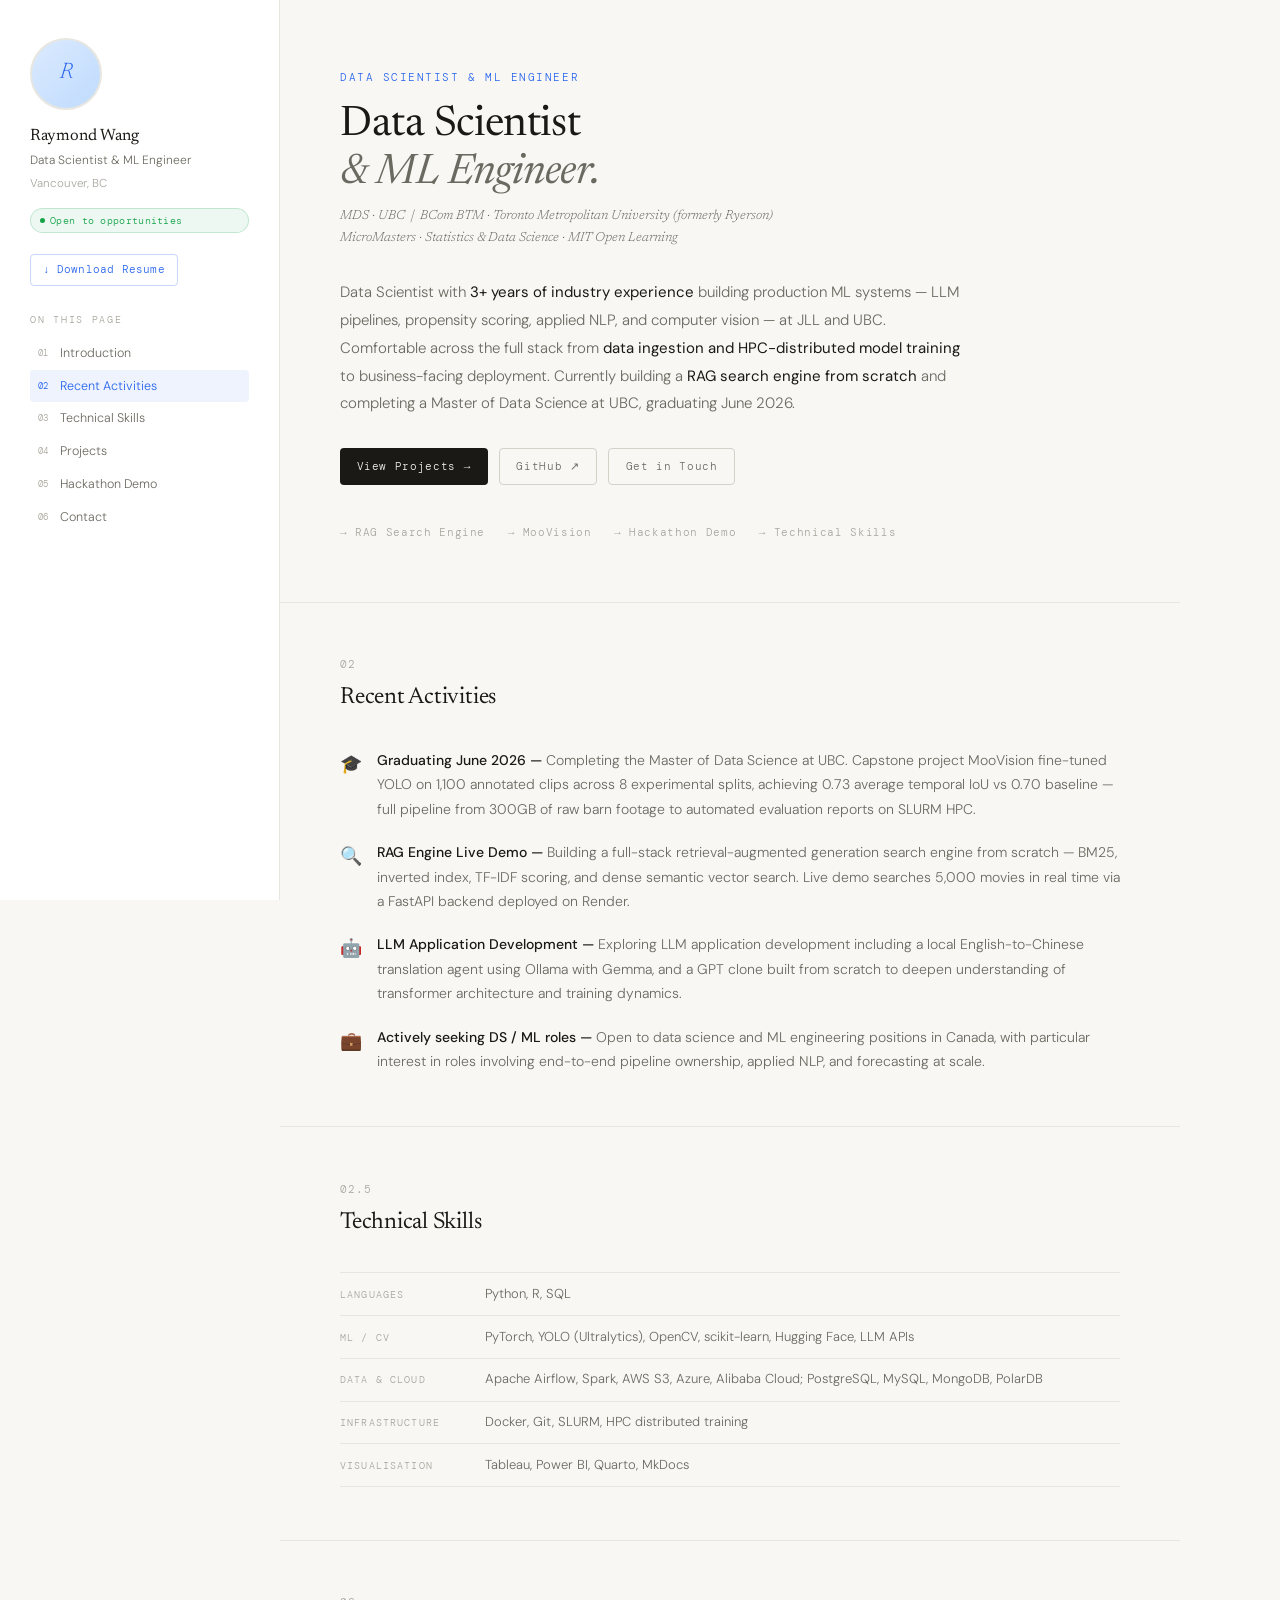
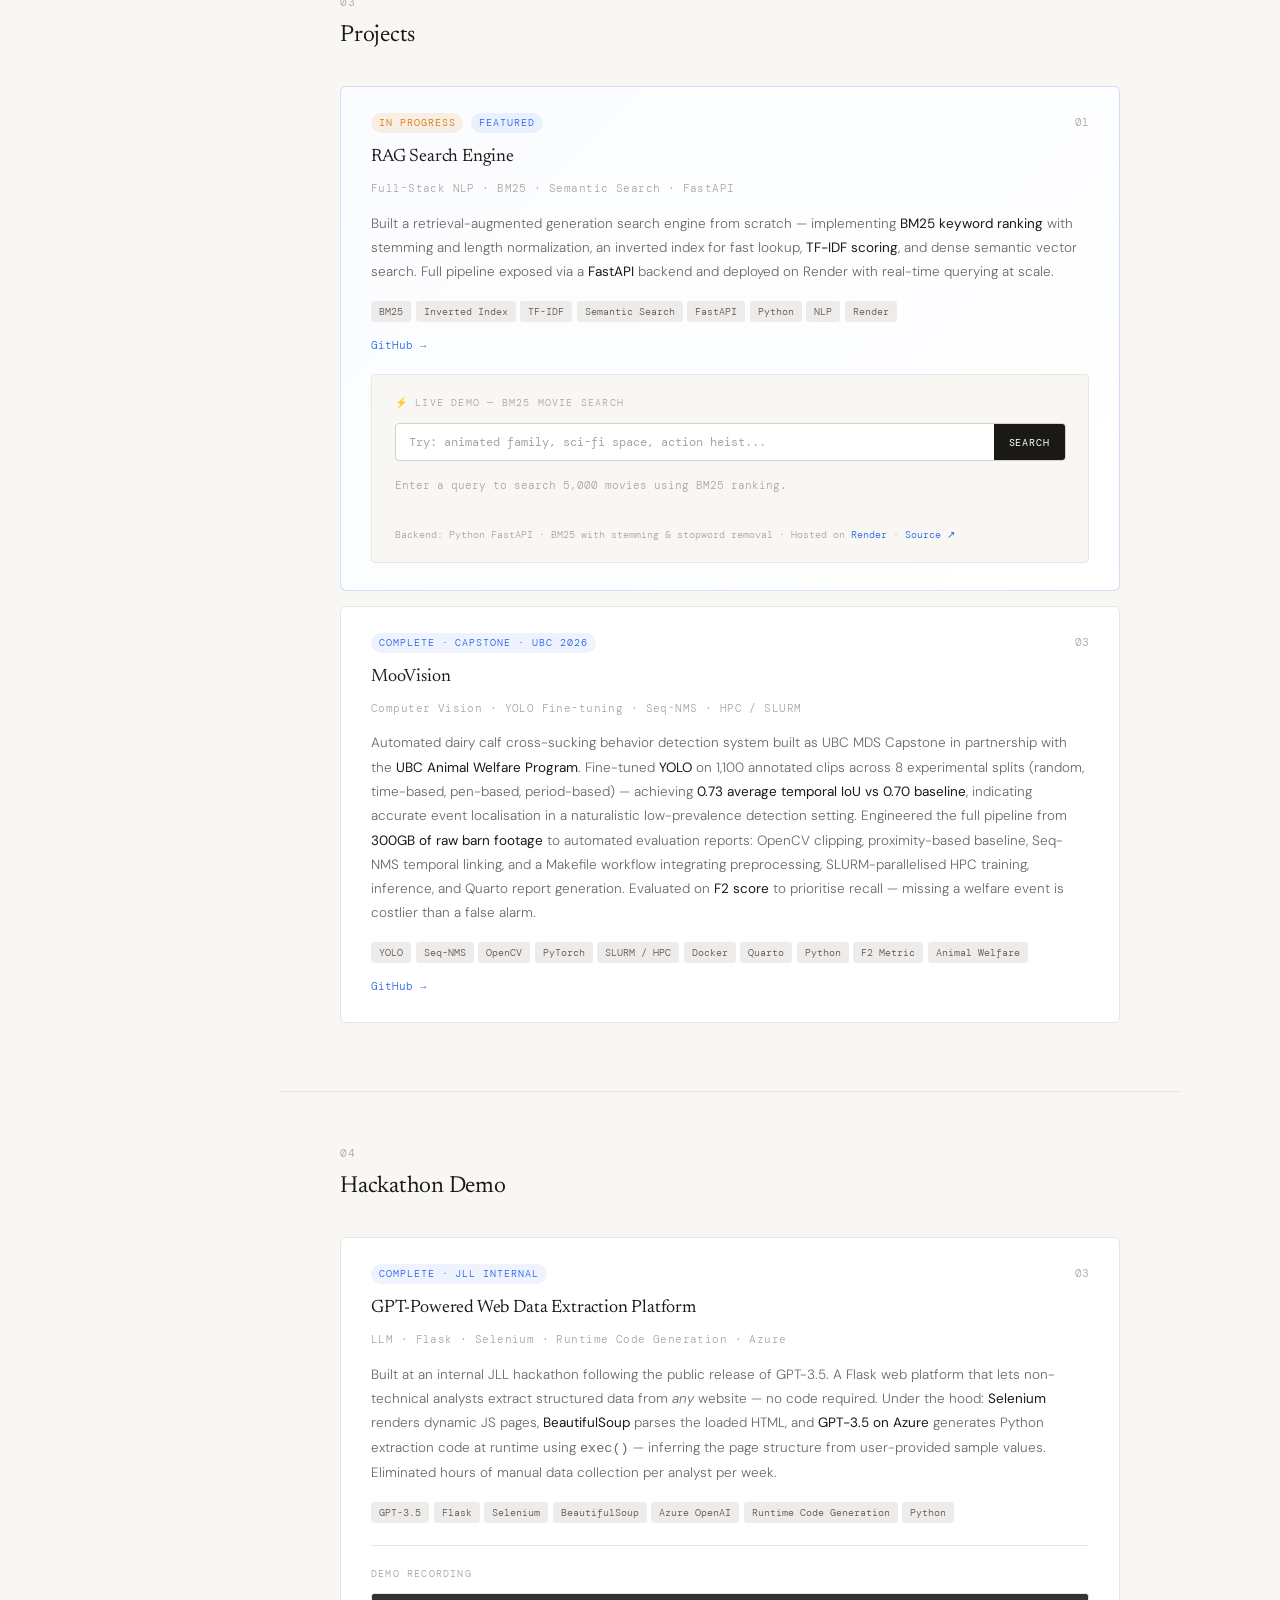
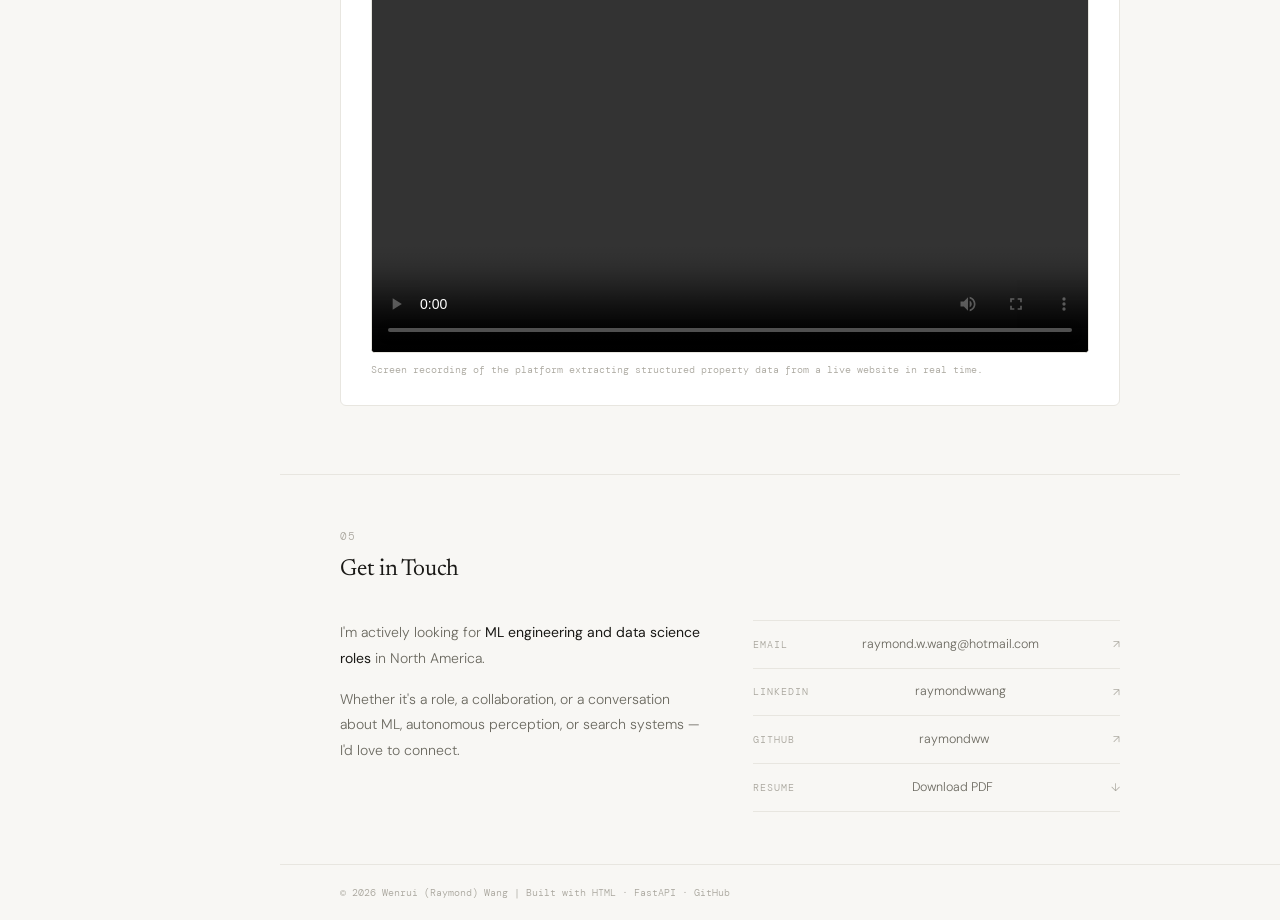
==== commit 0069d4c7: "update info and add demo video" ====
--- a/index.html
+++ b/index.html
@@ -197,15 +197,6 @@
   margin-bottom: 1.5rem;
 }
 
-.sidebar-contacts a {
-  font-size: 11.5px;
-  color: var(--text-2);
-  display: flex;
-  align-items: center;
-  gap: 0.4rem;
-  transition: color 0.15s;
-}
-
 .sidebar-contacts a:hover { color: var(--accent); }
 
 /* skills pills in sidebar */
@@ -773,6 +764,60 @@
   .about-body, .contact-body { grid-template-columns: 1fr; gap: 2rem; }
   .site-footer { margin-left: 0; padding: 1.25rem 1.5rem; flex-direction: column; gap: 0.5rem; }
 }
+/* ─── SKILLS GRID ─── */
+.skills-grid {
+  display: flex;
+  flex-direction: column;
+}
+
+.skill-row {
+  display: grid;
+  grid-template-columns: 130px 1fr;
+  gap: 1rem;
+  padding: 0.7rem 0;
+  border-bottom: 1px solid var(--border);
+  align-items: baseline;
+}
+
+.skill-row:first-child { border-top: 1px solid var(--border); }
+
+.skill-key {
+  font-family: var(--font-mono);
+  font-size: 9.5px;
+  color: var(--text-3);
+  letter-spacing: 0.12em;
+  text-transform: uppercase;
+}
+
+.skill-val {
+  font-size: 13px;
+  color: var(--text-2);
+  line-height: 1.6;
+}
+
+/* ─── VIDEO WRAP ─── */
+.video-wrap {
+  margin-top: 1.5rem;
+  border-top: 1px solid var(--border);
+  padding-top: 1.25rem;
+}
+
+.video-label {
+  font-family: var(--font-mono);
+  font-size: 10px;
+  color: var(--text-3);
+  letter-spacing: 0.12em;
+  text-transform: uppercase;
+  margin-bottom: 0.75rem;
+}
+
+video {
+  border: 1px solid var(--border);
+  border-radius: 4px;
+  max-height: 480px;
+  background: #000;
+}
+
 </style>
 </head>
 <body>
@@ -782,7 +827,7 @@
   <div class="avatar">R</div>
 
   <div class="sidebar-name">Raymond Wang</div>
-  <div class="sidebar-role">ML Engineer &amp; Data Scientist</div>
+  <div class="sidebar-role">Data Scientist &amp; ML Engineer</div>
   <div class="sidebar-loc">Vancouver, BC</div>
 
   <div class="avail-pill">
@@ -790,29 +835,17 @@
     Open to opportunities
   </div>
 
-  <a href="/resume.pdf" class="resume-btn">↓ Download Resume</a>
+  <a href="resume.pdf" class="resume-btn">↓ Download Resume</a>
 
   <div class="toc-label">On this page</div>
   <ul class="toc">
-    <li><a href="#intro"    class="toc-link"><span class="n">01</span>👤 Introduction</a></li>
-    <li><a href="#recent"   class="toc-link"><span class="n">02</span>🚀 Recent Activities</a></li>
-    <li><a href="#rag"      class="toc-link"><span class="n">03</span>🔍 RAG Engine</a></li>
-    <li><a href="#cv"       class="toc-link"><span class="n">04</span>🐄 Computer Vision</a></li>
-    <li><a href="#industry" class="toc-link"><span class="n">05</span>🏢 Industry Work</a></li>
-    <li><a href="#contact"  class="toc-link"><span class="n">06</span>✉️ Contact</a></li>
+    <li><a href="#intro"     class="toc-link"><span class="n">01</span>Introduction</a></li>
+    <li><a href="#recent"    class="toc-link"><span class="n">02</span>Recent Activities</a></li>
+    <li><a href="#skills"    class="toc-link"><span class="n">03</span>Technical Skills</a></li>
+    <li><a href="#projects"  class="toc-link"><span class="n">04</span>Projects</a></li>
+    <li><a href="#hackathon" class="toc-link"><span class="n">05</span>Hackathon Demo</a></li>
+    <li><a href="#contact"   class="toc-link"><span class="n">06</span>Contact</a></li>
   </ul>
-
-  <div class="sidebar-contact-label">Contact</div>
-  <div class="sidebar-contacts">
-    <a href="mailto:raymond.w.wang@hotmail.com">✉ raymond.w.wang@hotmail.com</a>
-    <a href="https://github.com/raymondww" target="_blank">⌥ github.com/raymondww</a>
-    <a href="https://linkedin.com/in/raymondwwang" target="_blank">⌥ linkedin.com/in/raymondwwang</a>
-  </div>
-
-  <div class="sidebar-skills-label">Skills</div>
-  <div class="skills-pills">
-    <span>Python</span><span>PyTorch</span><span>SQL</span>
-    <span>RAG</span><span>R</span><span>ML</span>
   </div>
 </aside>
 
@@ -822,15 +855,17 @@
 
     <!-- HERO / INTRO -->
     <div class="hero fade-in" id="intro">
-      <div class="hero-eyebrow">ML Engineer &amp; Data Scientist</div>
-      <h1>ML Engineer<br><em>&amp; Data Scientist.</em></h1>
-      <div class="hero-sub-title">MDS · UBC | BCom IT · Toronto Metropolitan University | MITx MicroMasters · Statistics &amp; Data Science</div>
+      <div class="hero-eyebrow">Data Scientist &amp; ML Engineer</div>
+      <h1>Data Scientist<br><em>&amp; ML Engineer.</em></h1>
+      <div class="hero-sub-title" style="margin-bottom:0">MDS · UBC &nbsp;|&nbsp; BCom BTM · Toronto Metropolitan University (formerly Ryerson)</div>
+      <div class="hero-sub-title">MicroMasters · Statistics &amp; Data Science · MIT Open Learning</div>
       <p class="hero-desc">
-        I build <strong>intelligent search systems, computer vision pipelines, and applied ML tools</strong>
-        that solve real problems at scale. From RAG search engines with BM25 and semantic retrieval,
-        to multi-object tracking systems for livestock monitoring — I ship end-to-end ML that works.
-        Currently completing a <strong>Master of Data Science at UBC</strong>, graduating June 2026.
-        Previously 3 years as a Data Scientist at <strong>JLL Technologies</strong>.
+      <p class="hero-desc">
+        Data Scientist with <strong>3+ years of industry experience</strong> building production ML systems —
+        LLM pipelines, propensity scoring, applied NLP, and computer vision — at JLL and UBC.
+        Comfortable across the full stack from <strong>data ingestion and HPC-distributed model training</strong>
+        to business-facing deployment. Currently building a <strong>RAG search engine from scratch</strong>
+        and completing a Master of Data Science at UBC, graduating June 2026.
       </p>
       <div class="hero-btns">
         <a href="#rag" class="btn btn-primary">View Projects →</a>
@@ -838,9 +873,10 @@
         <a href="mailto:raymond.w.wang@hotmail.com" class="btn btn-ghost">Get in Touch</a>
       </div>
       <div class="hero-jump-links">
-        <a href="#rag">→ RAG Search Engine</a>
-        <a href="#cv">→ Computer Vision</a>
-        <a href="#industry">→ Industry Work</a>
+        <a href="#projects">→ RAG Search Engine</a>
+        <a href="#projects">→ MooVision</a>
+        <a href="#hackathon">→ Hackathon Demo</a>
+        <a href="#skills">→ Technical Skills</a>
       </div>
     </div>
 
@@ -853,42 +889,72 @@
           <div class="activity-icon">🎓</div>
           <div class="activity-body">
             <p><strong>Graduating June 2026 —</strong> Completing the Master of Data Science at UBC.
-            Capstone project MooVision delivered a full multi-object tracking and temporal behavior
-            classification pipeline for dairy calf welfare monitoring.</p>
+            Capstone project MooVision fine-tuned YOLO on 1,100 annotated clips across 8 experimental splits,
+            achieving 0.73 average temporal IoU vs 0.70 baseline — full pipeline from 300GB of raw barn footage
+            to automated evaluation reports on SLURM HPC.</p>
           </div>
         </div>
         <div class="activity-item">
           <div class="activity-icon">🔍</div>
           <div class="activity-body">
-            <p><strong>RAG Engine Live Demo —</strong> Built a full-stack retrieval-augmented generation
-            search engine from scratch with BM25, inverted index, TF-IDF scoring, and semantic vector
-            search. Live demo searches 5,000 movies in real time — try it below in the projects section.</p>
-          </div>
-        </div>
-        <div class="activity-item">
-          <div class="activity-icon">🚗</div>
-          <div class="activity-body">
-            <p><strong>Exploring AV &amp; Robotics Roles —</strong> Actively researching opportunities
-            in autonomous vehicles, robotics perception, and spatial AI — areas where my CV background
-            and temporal modelling experience are directly applicable.</p>
+            <p><strong>RAG Engine Live Demo —</strong> Building a full-stack retrieval-augmented generation
+            search engine from scratch — BM25, inverted index, TF-IDF scoring, and dense semantic vector search.
+            Live demo searches 5,000 movies in real time via a FastAPI backend deployed on Render.</p>
           </div>
         </div>
         <div class="activity-item">
           <div class="activity-icon">🤖</div>
           <div class="activity-body">
-            <p><strong>Local LLM Agent —</strong> Built an English → Chinese translation CLI agent
-            using Ollama with a local Gemma 4 model, designed to preserve functional grammar nuance
-            and register for Chinese speakers learning academic English.</p>
+            <p><strong>LLM Application Development —</strong> Exploring LLM application development including
+            a local English-to-Chinese translation agent using Ollama with Gemma, and a GPT clone built from scratch
+            to deepen understanding of transformer architecture and training dynamics.</p>
+          </div>
+        </div>
+        <div class="activity-item">
+          <div class="activity-icon">💼</div>
+          <div class="activity-body">
+            <p><strong>Actively seeking DS / ML roles —</strong> Open to data science and ML engineering
+            positions in Canada, with particular interest in roles involving end-to-end pipeline ownership,
+            applied NLP, and forecasting at scale.</p>
           </div>
         </div>
       </div>
     </section>
 
-    <!-- RAG ENGINE -->
-    <section class="section fade-in" id="rag">
+    <!-- SKILLS -->
+    <section class="section fade-in" id="skills">
+      <div class="sec-num">02.5</div>
+      <h2>Technical Skills</h2>
+      <div class="skills-grid">
+        <div class="skill-row">
+          <div class="skill-key">Languages</div>
+          <div class="skill-val">Python, R, SQL</div>
+        </div>
+        <div class="skill-row">
+          <div class="skill-key">ML / CV</div>
+          <div class="skill-val">PyTorch, YOLO (Ultralytics), OpenCV, scikit-learn, Hugging Face, LLM APIs</div>
+        </div>
+        <div class="skill-row">
+          <div class="skill-key">Data &amp; Cloud</div>
+          <div class="skill-val">Apache Airflow, Spark, AWS S3, Azure, Alibaba Cloud; PostgreSQL, MySQL, MongoDB, PolarDB</div>
+        </div>
+        <div class="skill-row">
+          <div class="skill-key">Infrastructure</div>
+          <div class="skill-val">Docker, Git, SLURM, HPC distributed training</div>
+        </div>
+        <div class="skill-row">
+          <div class="skill-key">Visualisation</div>
+          <div class="skill-val">Tableau, Power BI, Quarto, MkDocs</div>
+        </div>
+      </div>
+    </section>
+
+    <!-- PROJECTS -->
+    <section class="section fade-in" id="projects">
       <div class="sec-num">03</div>
-      <h2>🔍 RAG Search Engine</h2>
-
+      <h2>Projects</h2>
+
+      <!-- RAG ENGINE -->
       <div class="project-card featured">
         <div class="card-top">
           <div class="card-badges">
@@ -900,11 +966,11 @@
         <div class="card-title">RAG Search Engine</div>
         <div class="card-sub">Full-Stack NLP · BM25 · Semantic Search · FastAPI</div>
         <p class="card-desc">
-          Built a retrieval-augmented generation search engine from scratch, implementing
+          Built a retrieval-augmented generation search engine from scratch — implementing
           <strong>BM25 keyword ranking</strong> with stemming and length normalization,
           an inverted index for fast lookup, <strong>TF-IDF scoring</strong>, and dense
-          semantic vector search. The full pipeline is exposed via a FastAPI backend
-          and supports real-time querying at scale.
+          semantic vector search. Full pipeline exposed via a <strong>FastAPI</strong> backend
+          and deployed on Render with real-time querying at scale.
         </p>
         <div class="card-tags">
           <span class="tag">BM25</span>
@@ -917,7 +983,7 @@
           <span class="tag">Render</span>
         </div>
         <div class="card-links">
-          <a href="https://github.com/raymondww" target="_blank" class="card-link">GitHub →</a>
+          <a href="https://github.com/raymondww/rag-search-engine" target="_blank" class="card-link">GitHub →</a>
         </div>
 
         <!-- LIVE DEMO -->
@@ -933,131 +999,111 @@
           <p class="demo-note">
             Backend: Python FastAPI · BM25 with stemming &amp; stopword removal ·
             Hosted on <a href="https://render.com" target="_blank">Render</a> ·
-            <a href="https://github.com/raymondww" target="_blank">Source ↗</a>
+            <a href="https://github.com/raymondww/rag-search-engine" target="_blank">Source ↗</a>
           </p>
         </div>
       </div>
 
-      <div class="more-coming">More search &amp; retrieval projects in progress — vector DBs, RAG pipelines, and hybrid rankers under active development.</div>
-    </section>
-
-    <!-- COMPUTER VISION -->
-    <section class="section fade-in" id="cv">
-      <div class="sec-num">04</div>
-      <h2>🐄 Computer Vision</h2>
-
+      <!-- MOOVISION -->
       <div class="project-card">
         <div class="card-top">
           <div class="card-badges">
-            <span class="badge b-done">Capstone · UBC 2026</span>
+            <span class="badge b-done">Complete · Capstone · UBC 2026</span>
           </div>
-          <div class="card-num">02</div>
+          <div class="card-num">03</div>
         </div>
         <div class="card-title">MooVision</div>
-        <div class="card-sub">Computer Vision · Multi-Object Tracking · Temporal Classification</div>
+        <div class="card-sub">Computer Vision · YOLO Fine-tuning · Seq-NMS · HPC / SLURM</div>
         <p class="card-desc">
-          Real-time dairy calf behavior detection system built as UBC MDS Capstone.
-          Uses <strong>YOLOv8</strong> for per-frame object detection, <strong>ByteTrack</strong>
-          for multi-object tracking across frames, and <strong>LSTM</strong> for temporal behavior
-          classification. Dockerized pipeline with live video feed ingestion — evaluated on F2 score
-          for precision livestock farming and automated welfare monitoring.
+          Automated dairy calf cross-sucking behavior detection system built as UBC MDS Capstone
+          in partnership with the <strong>UBC Animal Welfare Program</strong>. Fine-tuned
+          <strong>YOLO</strong> on 1,100 annotated clips across 8 experimental splits
+          (random, time-based, pen-based, period-based) — achieving
+          <strong>0.73 average temporal IoU vs 0.70 baseline</strong>, indicating accurate event
+          localisation in a naturalistic low-prevalence detection setting.
+          Engineered the full pipeline from <strong>300GB of raw barn footage</strong> to automated
+          evaluation reports: OpenCV clipping, proximity-based baseline, Seq-NMS temporal linking,
+          and a Makefile workflow integrating preprocessing, SLURM-parallelised HPC training,
+          inference, and Quarto report generation. Evaluated on <strong>F2 score</strong>
+          to prioritise recall — missing a welfare event is costlier than a false alarm.
         </p>
         <div class="card-tags">
           <span class="tag">YOLO</span>
-          <span class="tag">ByteTrack</span>
-          <span class="tag">LSTM</span>
+          <span class="tag">Seq-NMS</span>
+          <span class="tag">OpenCV</span>
           <span class="tag">PyTorch</span>
+          <span class="tag">SLURM / HPC</span>
           <span class="tag">Docker</span>
-          <span class="tag">OpenCV</span>
+          <span class="tag">Quarto</span>
           <span class="tag">Python</span>
-          <span class="tag">Computer Vision</span>
+          <span class="tag">F2 Metric</span>
+          <span class="tag">Animal Welfare</span>
         </div>
         <div class="card-links">
-          <a href="https://github.com/raymondww" target="_blank" class="card-link">GitHub →</a>
+          <a href="https://github.com/UBC-AWP/mooVision" target="_blank" class="card-link">GitHub →</a>
         </div>
       </div>
-
-      <div class="more-coming">Street-view CV work and additional perception projects documented in Industry Work below.</div>
     </section>
 
-    <!-- INDUSTRY WORK -->
-    <section class="section fade-in" id="industry">
-      <div class="sec-num">05</div>
-      <h2>🏢 Industry Work</h2>
+    <!-- HACKATHON DEMO -->
+    <section class="section fade-in" id="hackathon">
+      <div class="sec-num">04</div>
+      <h2>Hackathon Demo</h2>
 
       <div class="project-card">
         <div class="card-top">
-          <div class="card-badges"><span class="badge b-done">Complete · JLL</span></div>
+          <div class="card-badges">
+            <span class="badge b-done">Complete · JLL Internal</span>
+          </div>
           <div class="card-num">03</div>
         </div>
-        <div class="card-title">Vacancy Anxiety Index</div>
-        <div class="card-sub">Propensity Scoring · Recommendation System · Commercial Real Estate</div>
+        <div class="card-title">GPT-Powered Web Data Extraction Platform</div>
+        <div class="card-sub">LLM · Flask · Selenium · Runtime Code Generation · Azure</div>
         <p class="card-desc">
-          Built a propensity scoring model and lead recommendation system during tenure at JLL,
-          modelling tenant anxiety around commercial vacancy across Guangzhou submarkets.
-          Combines feature engineering with interpretable scoring to surface at-risk tenants
-          for proactive outreach — reducing manual analyst time significantly.
-        </p>
-        <div class="card-tags">
-          <span class="tag">Propensity Scoring</span>
-          <span class="tag">Scikit-learn</span>
-          <span class="tag">Feature Engineering</span>
-          <span class="tag">Python</span>
-          <span class="tag">SQL</span>
-        </div>
-      </div>
-
-      <div class="project-card">
-        <div class="card-top">
-          <div class="card-badges"><span class="badge b-done">Complete · JLL</span></div>
-          <div class="card-num">04</div>
-        </div>
-        <div class="card-title">睿见数据 — News Intelligence Platform</div>
-        <div class="card-sub">LLM Pipelines · OCR · Chinese NLP · Airflow</div>
-        <p class="card-desc">
-          LLM-powered news intelligence platform built internally at JLL under the brand 睿见数据
-          (Ruijian Shuju). OCR scraping pipeline for structured extraction from unstructured Chinese-language
-          media sources — using <strong>GPT-3.5</strong> with custom prompt chains for entity extraction,
-          sentiment, and summarization. Orchestrated with Airflow on Alibaba Cloud with PolarDB storage.
+          Built at an internal JLL hackathon following the public release of GPT-3.5.
+          A Flask web platform that lets non-technical analysts extract structured data
+          from <em>any</em> website — no code required. Under the hood: <strong>Selenium</strong>
+          renders dynamic JS pages, <strong>BeautifulSoup</strong> parses the loaded HTML,
+          and <strong>GPT-3.5 on Azure</strong> generates Python extraction code at runtime
+          using <code>exec()</code> — inferring the page structure from user-provided sample values.
+          Eliminated hours of manual data collection per analyst per week.
         </p>
         <div class="card-tags">
           <span class="tag">GPT-3.5</span>
-          <span class="tag">OCR</span>
-          <span class="tag">LLM Pipelines</span>
-          <span class="tag">Airflow</span>
-          <span class="tag">Alibaba Cloud</span>
-          <span class="tag">PolarDB</span>
-          <span class="tag">Jieba NLP</span>
-        </div>
-      </div>
-
-      <div class="project-card">
-        <div class="card-top">
-          <div class="card-badges"><span class="badge b-done">Complete · JLL</span></div>
-          <div class="card-num">05</div>
-        </div>
-        <div class="card-title">Street-View Real Estate CV Models</div>
-        <div class="card-sub">Computer Vision · OCR · Street-View Imagery · Property Analytics</div>
-        <p class="card-desc">
-          Led development of automated CV models extracting property attributes and signage data
-          from street-level imagery at scale across JLL's Guangzhou commercial portfolio.
-          Combined OCR pipelines with object classification to reduce manual data collection time
-          by 60%+ — enabling faster vacancy and absorption rate reporting.
-        </p>
-        <div class="card-tags">
-          <span class="tag">Computer Vision</span>
-          <span class="tag">OCR</span>
-          <span class="tag">OpenCV</span>
+          <span class="tag">Flask</span>
+          <span class="tag">Selenium</span>
+          <span class="tag">BeautifulSoup</span>
+          <span class="tag">Azure OpenAI</span>
+          <span class="tag">Runtime Code Generation</span>
           <span class="tag">Python</span>
-          <span class="tag">Street-View</span>
+        </div>
+
+        <!-- VIDEO EMBED -->
+        <div class="video-wrap">
+          <div class="video-label">Demo Recording</div>
+          <video
+            controls
+            preload="metadata"
+            poster=""
+            style="width:100%;border-radius:4px;background:#000;display:block;"
+          >
+            <source src="hackathon_demo.mp4" type="video/mp4">
+            <p style="font-family:var(--font-mono);font-size:11px;color:var(--text-3);padding:1rem;">
+              Your browser does not support HTML5 video.
+              <a href="hackathon_demo.mp4" style="color:var(--accent);">Download the demo ↓</a>
+            </p>
+          </video>
+          <p class="demo-note" style="margin-top:0.6rem;">
+            Screen recording of the platform extracting structured property data from a live website in real time.
+          </p>
         </div>
       </div>
     </section>
 
     <!-- CONTACT -->
     <section class="section fade-in" id="contact">
-      <div class="sec-num">06</div>
-      <h2>✉️ Get in Touch</h2>
+      <div class="sec-num">05</div>
+      <h2>Get in Touch</h2>
       <div class="contact-body">
         <div class="contact-prose">
           <p>I'm actively looking for <strong>ML engineering and data science roles</strong> in North America.</p>
@@ -1080,7 +1126,7 @@
             <span class="cl-val">raymondww</span>
             <span class="cl-arr">↗</span>
           </a>
-          <a href="/resume.pdf" class="contact-link">
+          <a href="resume.pdf" class="contact-link">
             <span class="cl-label">Resume</span>
             <span class="cl-val">Download PDF</span>
             <span class="cl-arr">↓</span>
@@ -1164,4 +1210,4 @@
 });
 </script>
 </body>
-</html>
+</html>
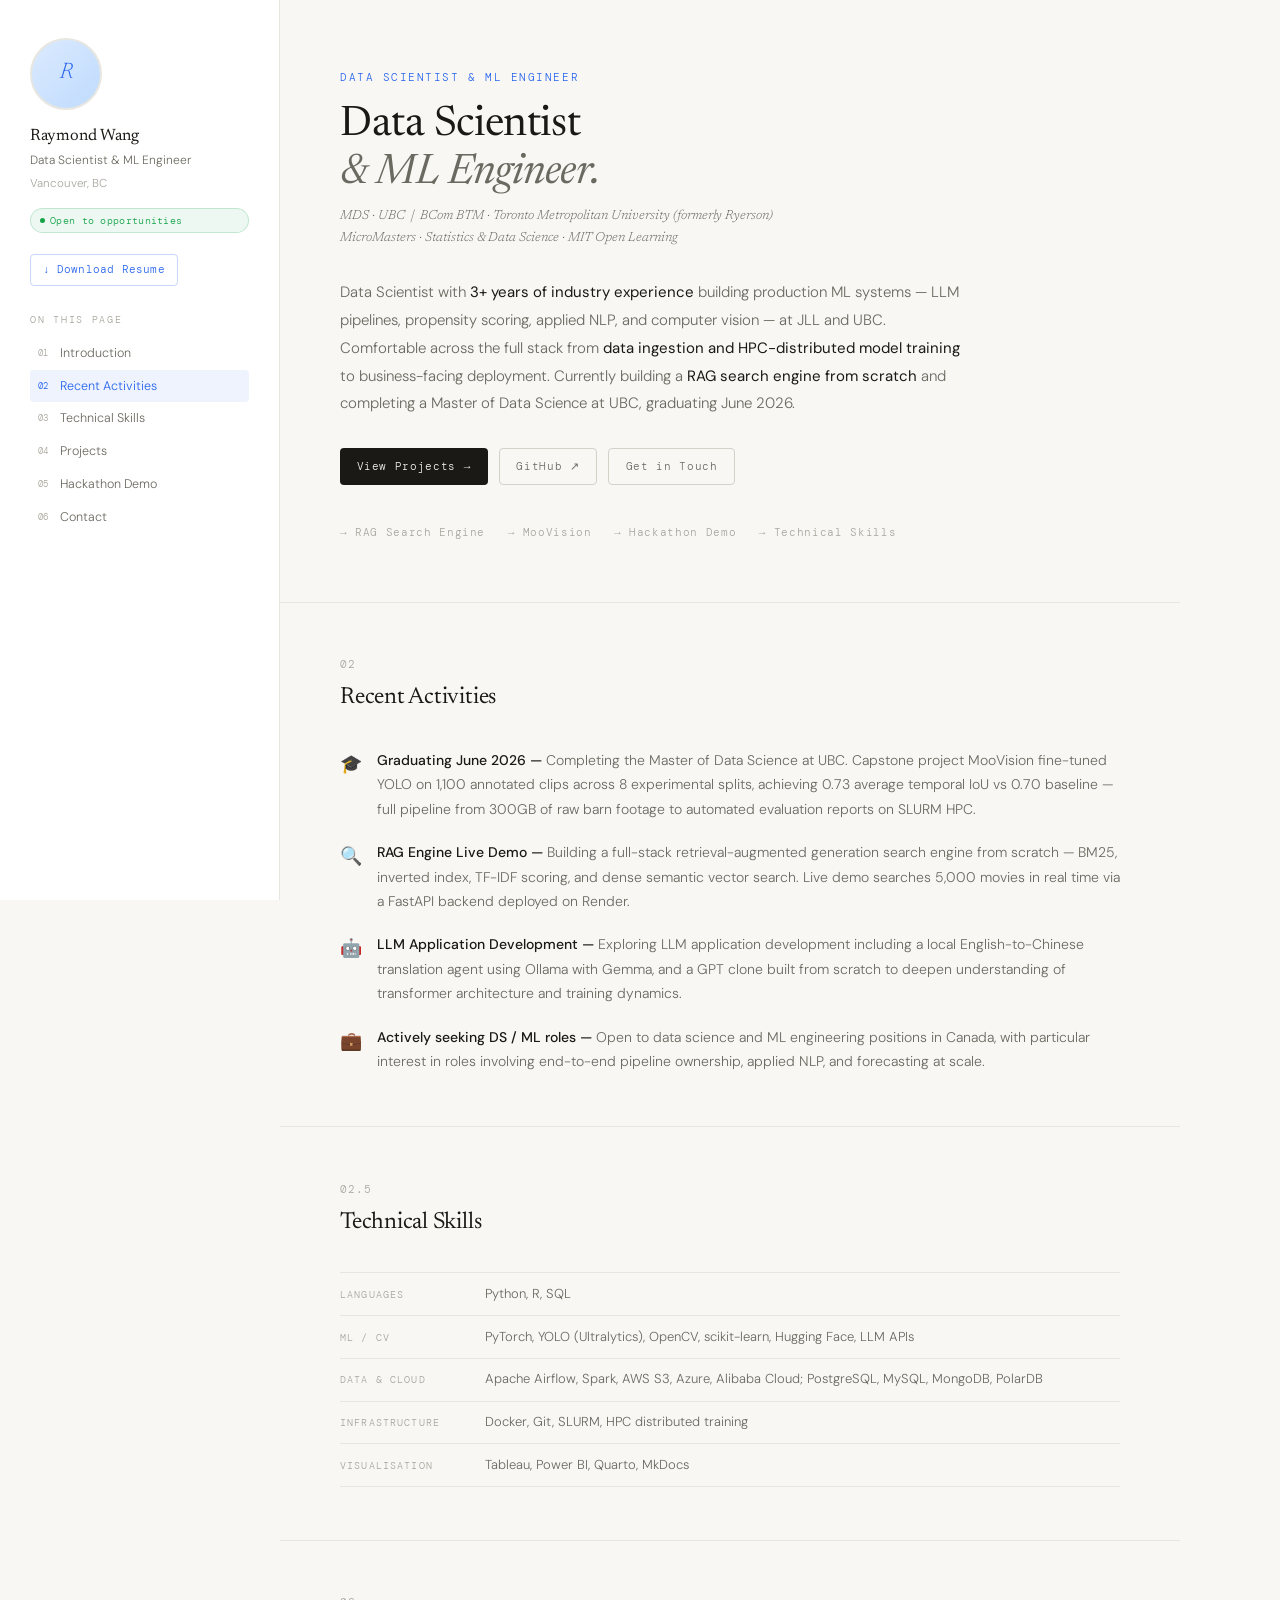
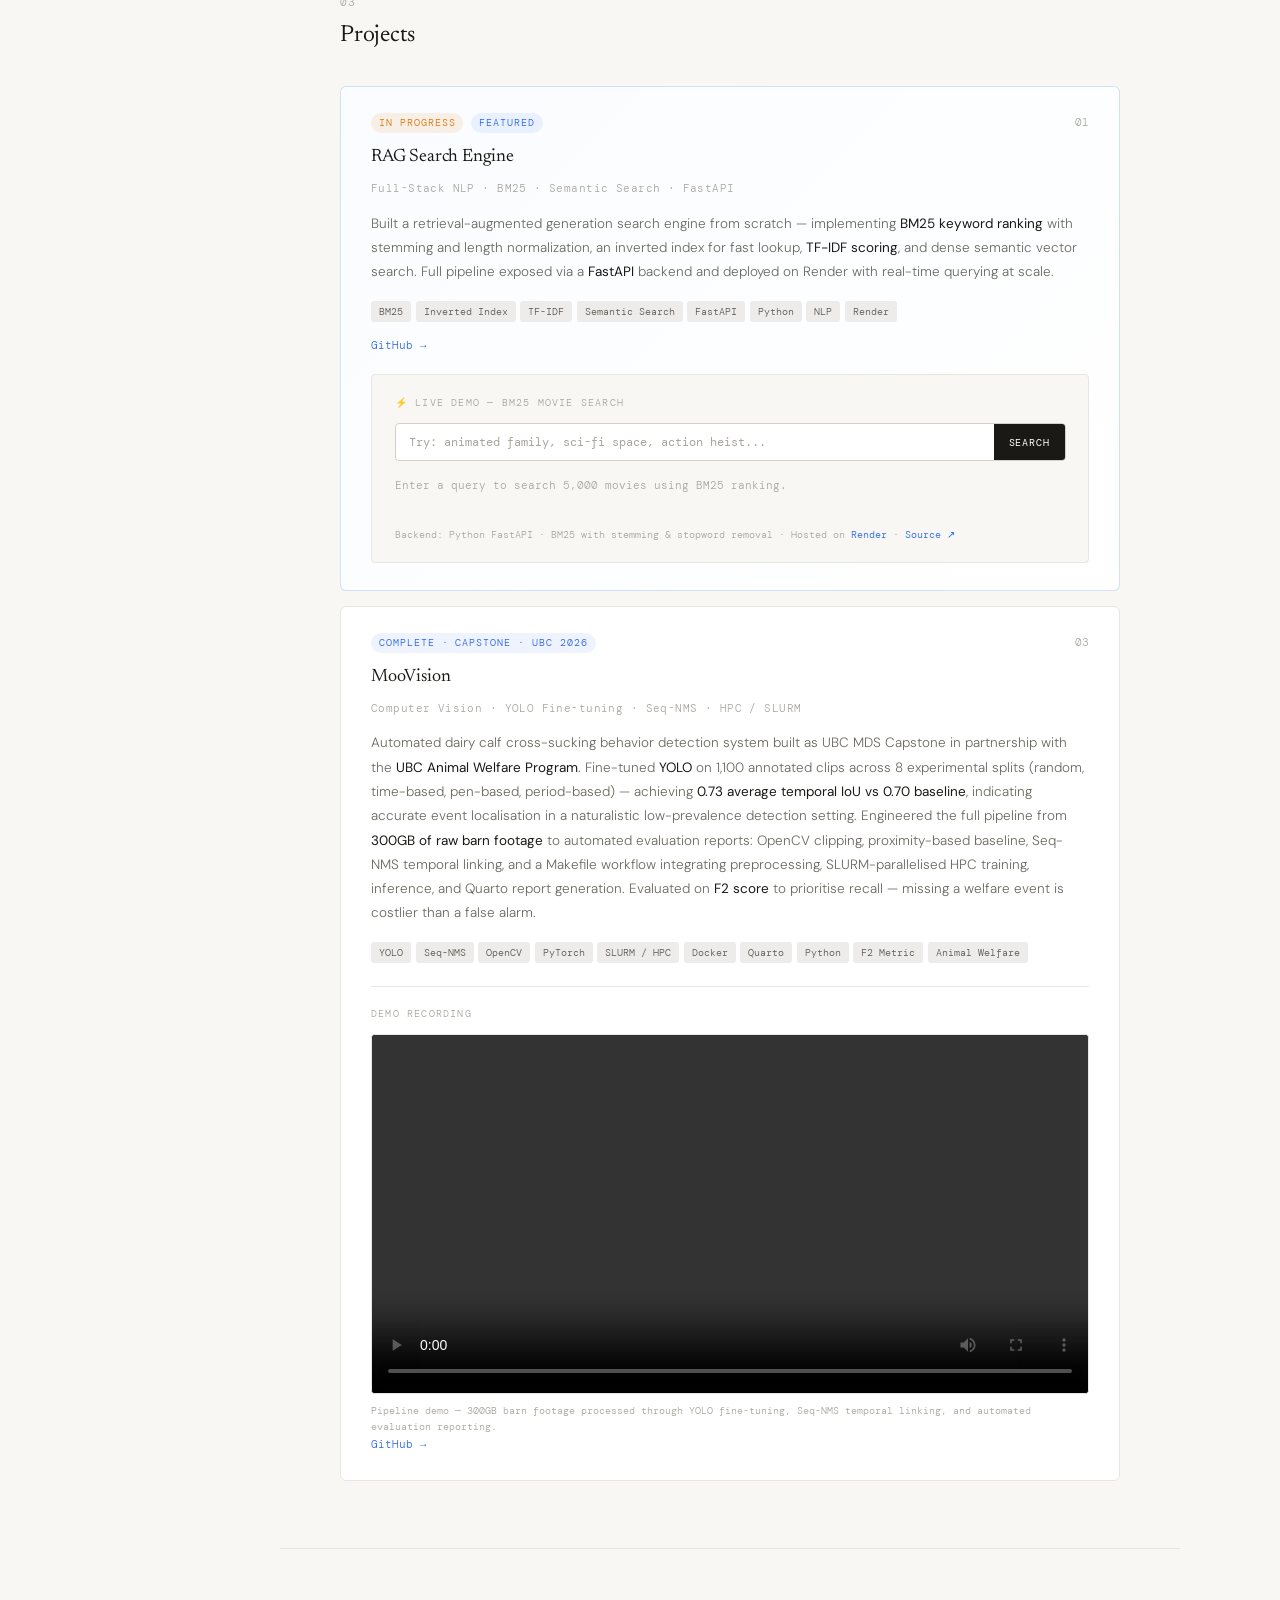
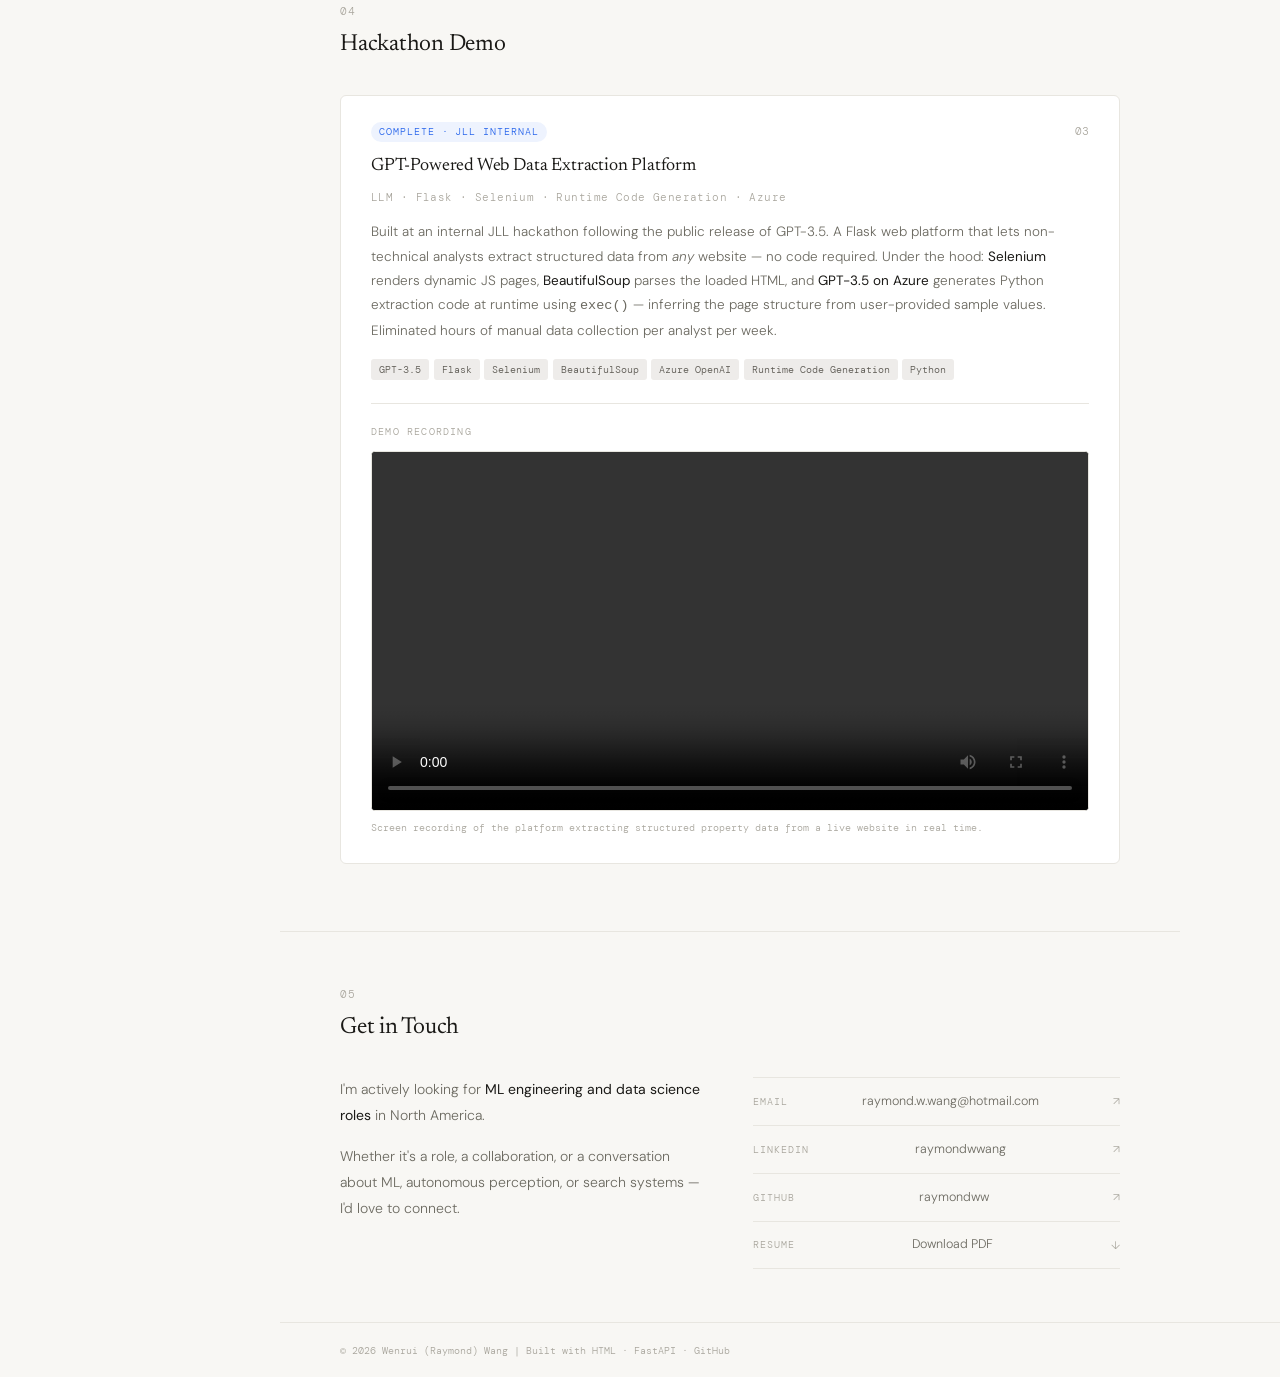
==== commit f50fdd6e: "add moovision demo video" ====
--- a/index.html
+++ b/index.html
@@ -1039,6 +1039,17 @@
           <span class="tag">F2 Metric</span>
           <span class="tag">Animal Welfare</span>
         </div>
+        <div class="video-wrap">
+          <div class="video-label">Demo Recording</div>
+          <video controls preload="metadata" style="width:100%;border-radius:4px;background:#000;display:block;">
+            <source src="moovision_demo.mp4" type="video/mp4">
+            <p style="font-family:var(--font-mono);font-size:11px;color:var(--text-3);">
+              Your browser does not support HTML5 video.
+              <a href="moovision_demo.mp4" style="color:var(--accent);">Download the demo ↓</a>
+            </p>
+          </video>
+          <p class="demo-note" style="margin-top:0.6rem;">Pipeline demo — 300GB barn footage processed through YOLO fine-tuning, Seq-NMS temporal linking, and automated evaluation reporting.</p>
+        </div>
         <div class="card-links">
           <a href="https://github.com/UBC-AWP/mooVision" target="_blank" class="card-link">GitHub →</a>
         </div>
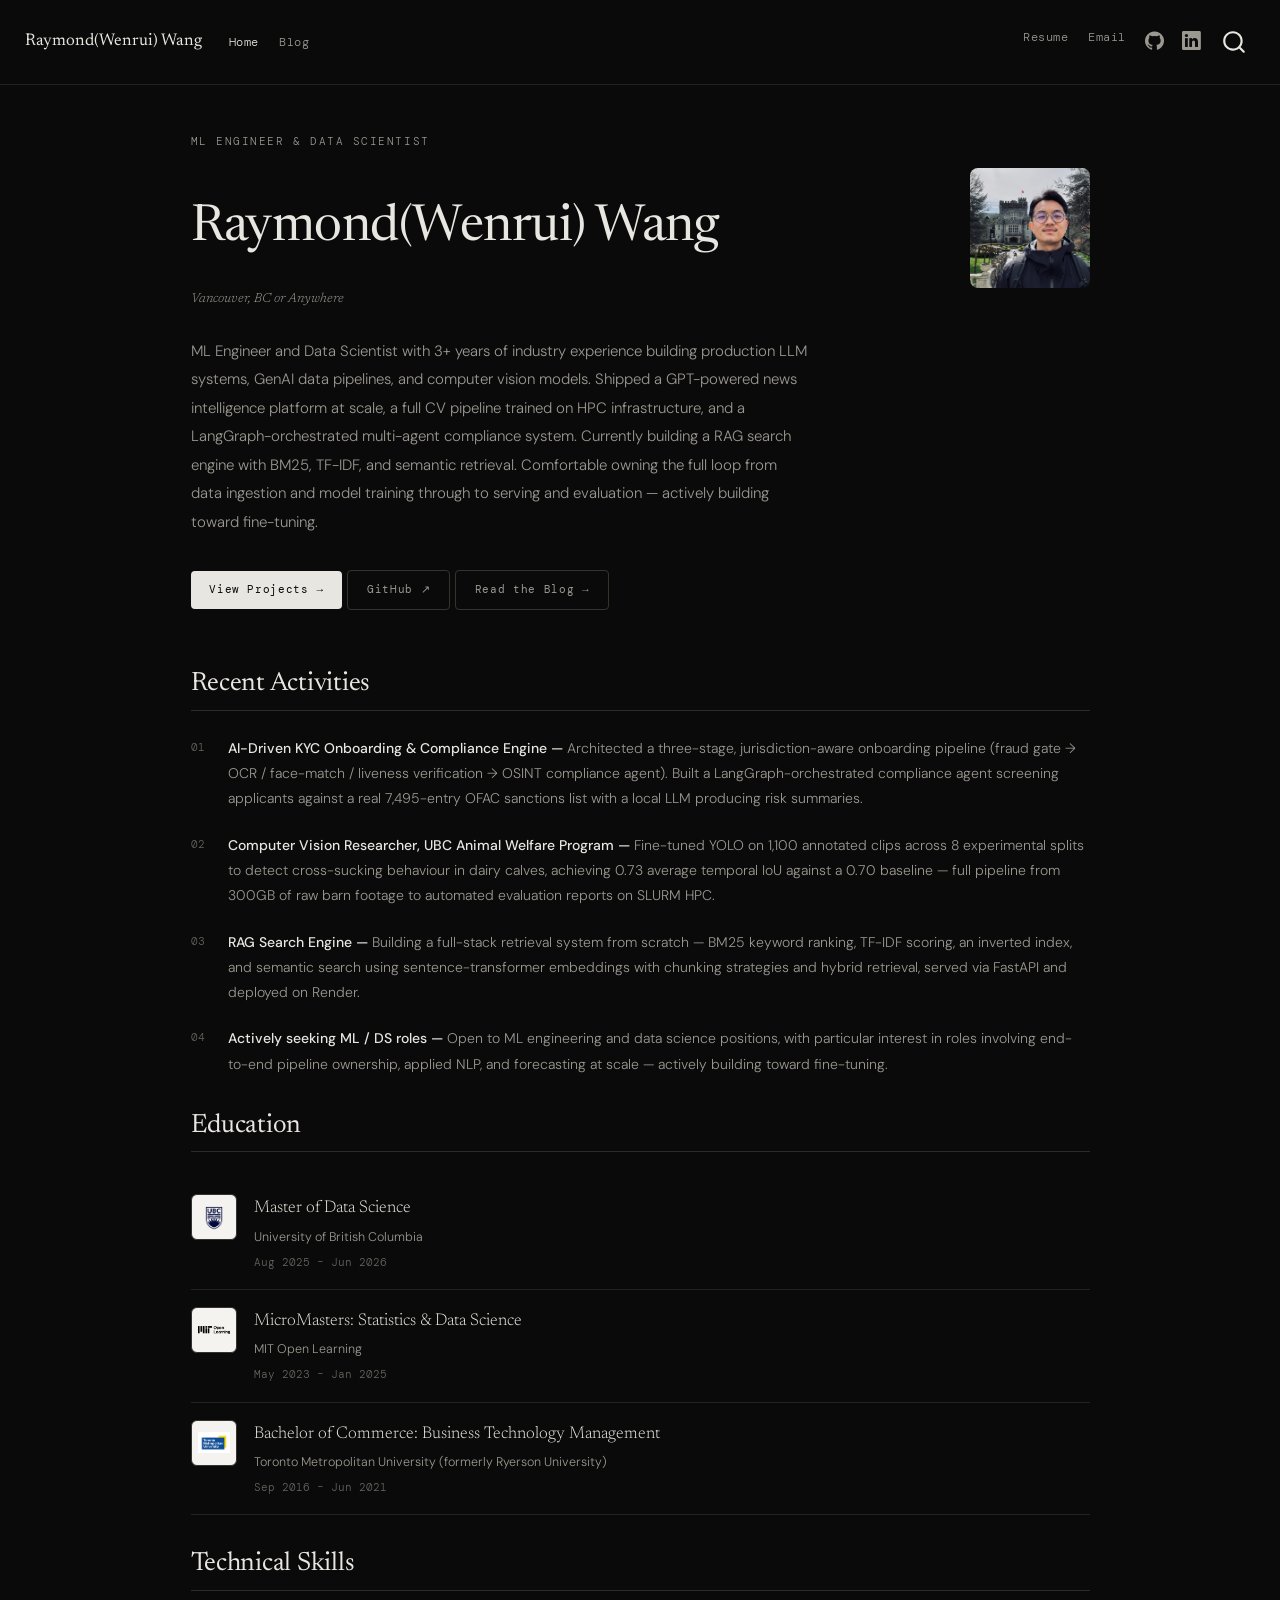
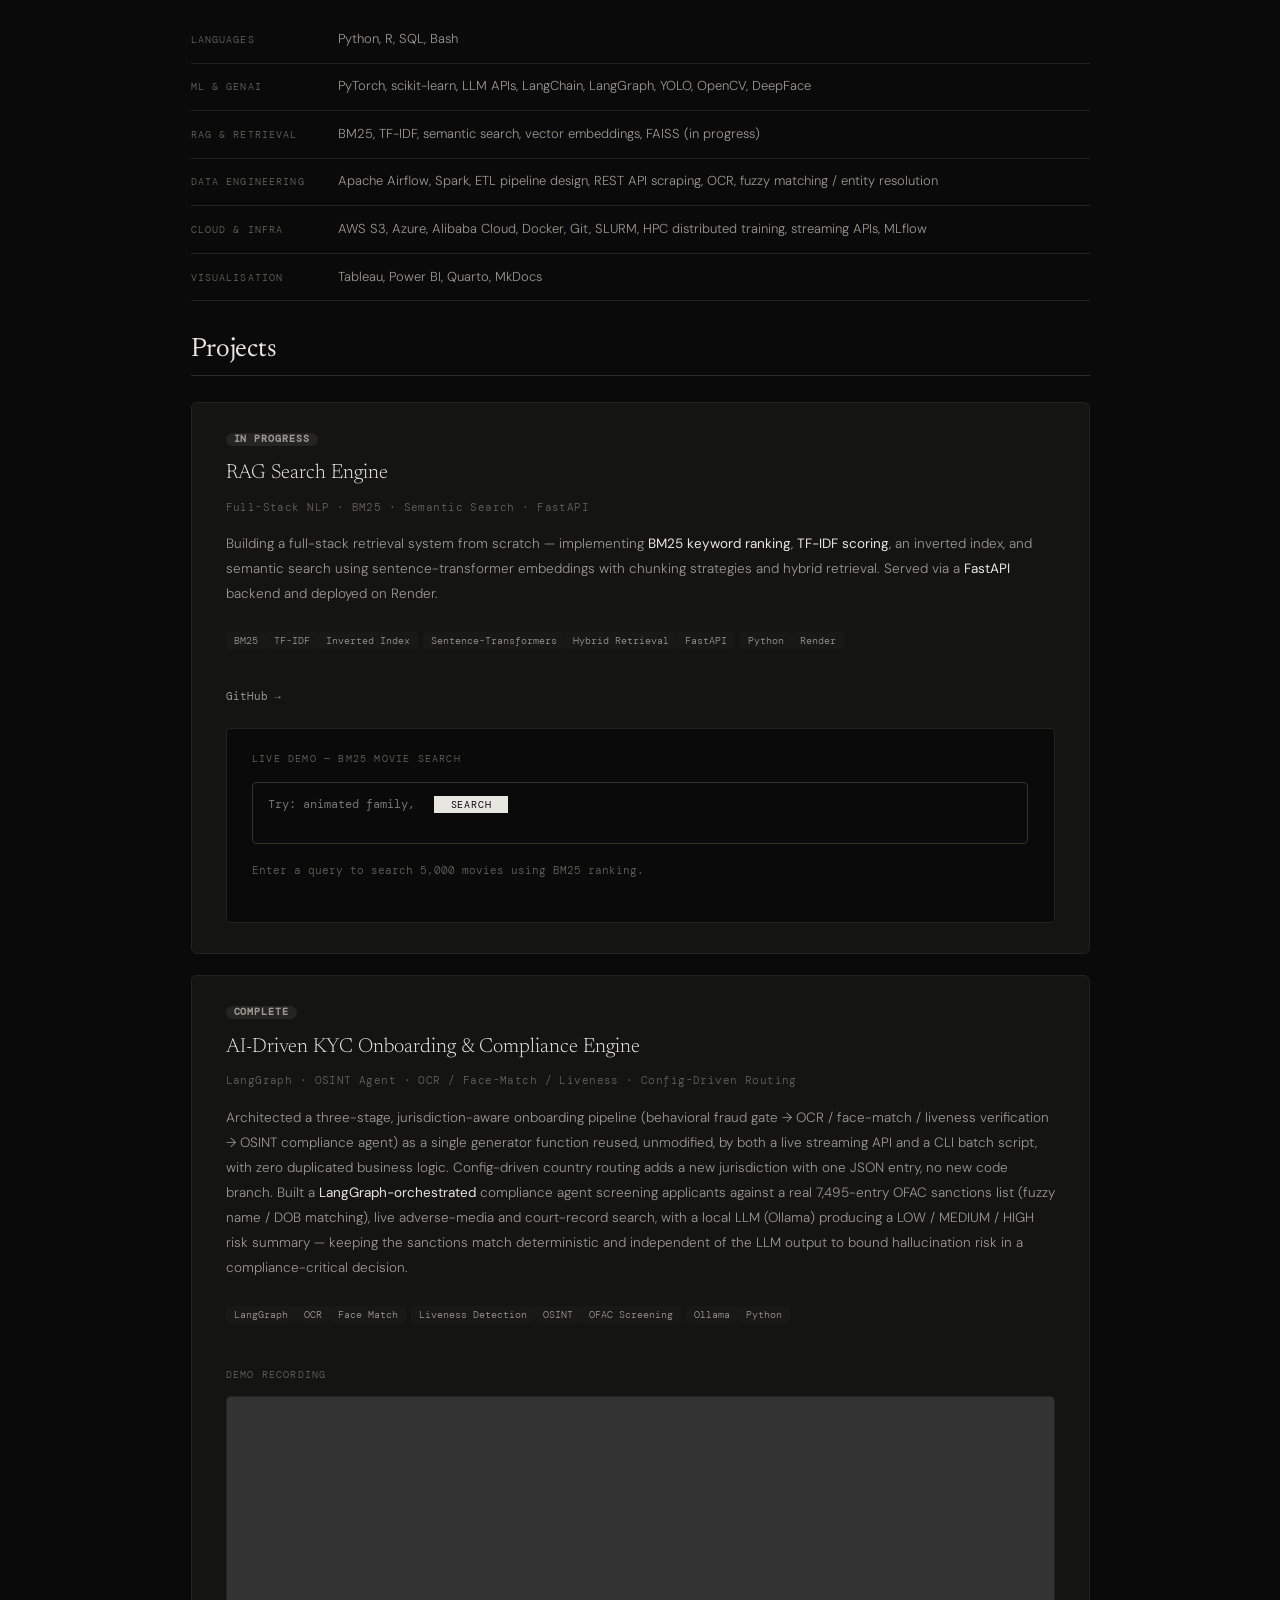
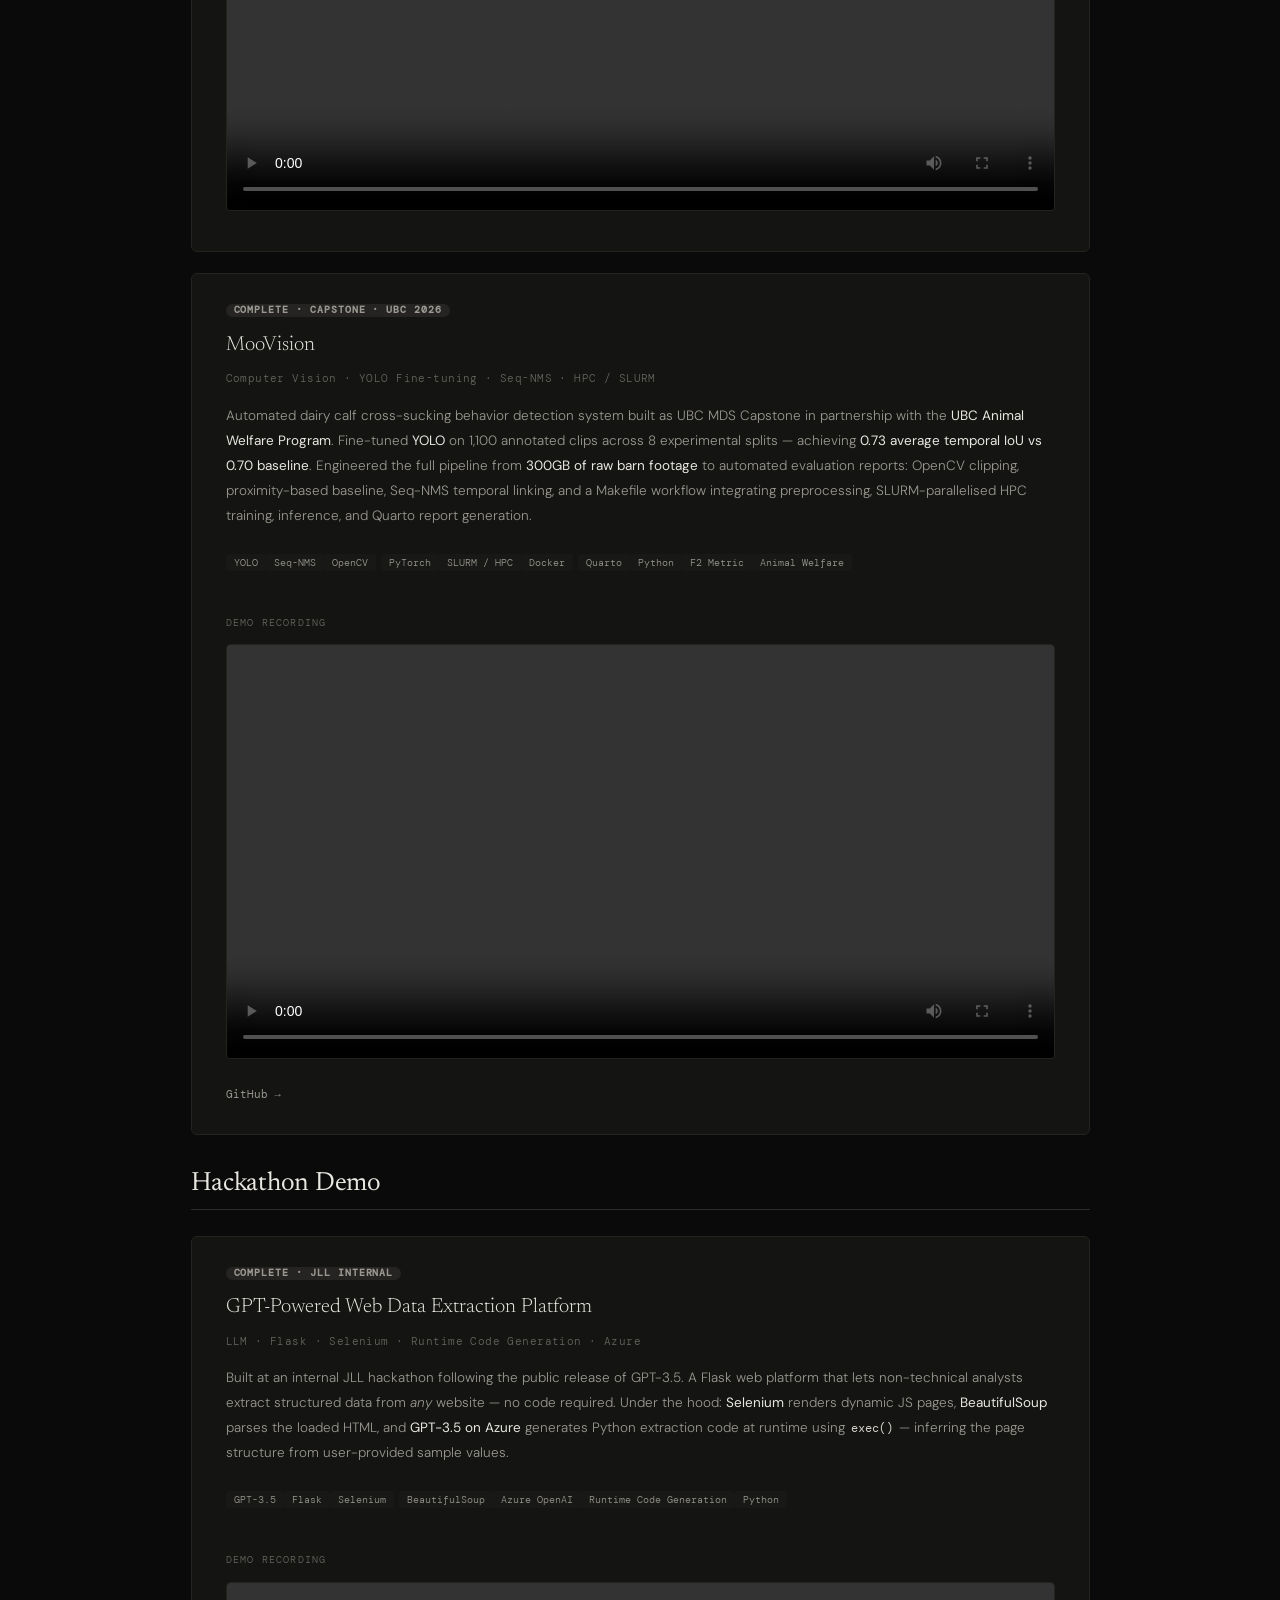
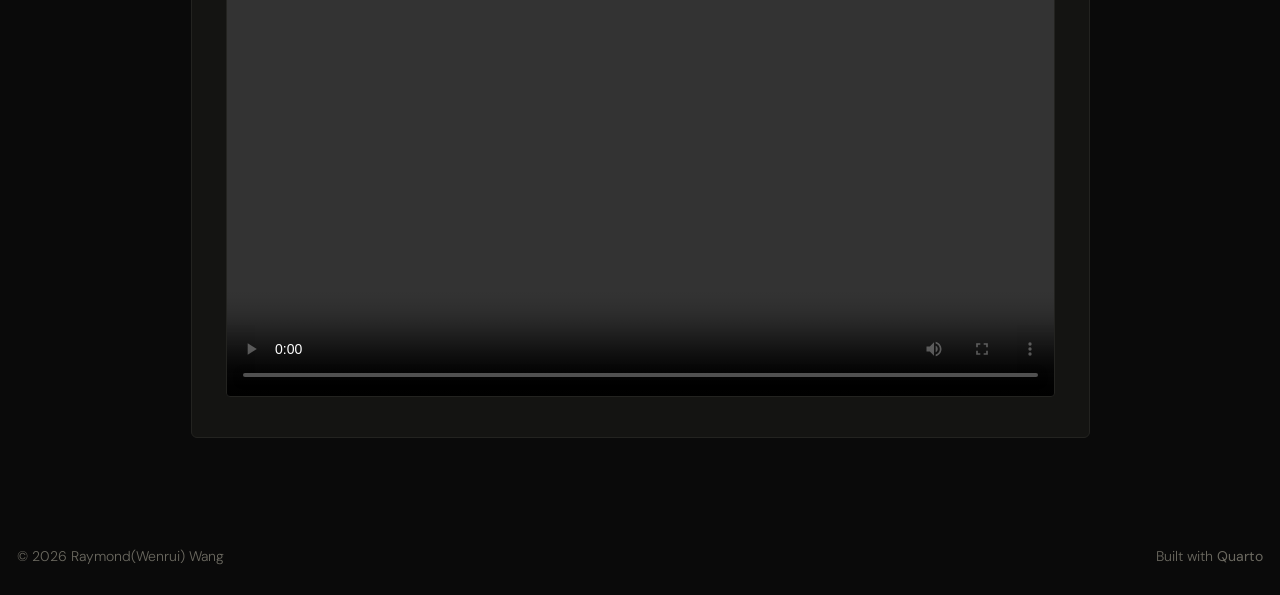
==== commit c6bd7448: "deploy: 3621177100d1d489c1ab13c49cc06e7d697b4f7d" ====
--- a/index.html
+++ b/index.html
@@ -1,1224 +1,874 @@
 <!DOCTYPE html>
-<html lang="en">
-<head>
-<meta charset="UTF-8">
-<meta name="viewport" content="width=device-width, initial-scale=1.0">
-<title>Raymond Wang — ML Engineer & Data Scientist</title>
-<link rel="preconnect" href="https://fonts.googleapis.com">
-<link href="https://fonts.googleapis.com/css2?family=DM+Mono:wght@300;400;500&family=DM+Sans:ital,opsz,wght@0,9..40,300;0,9..40,400;0,9..40,500;1,9..40,300&family=Newsreader:ital,wght@0,300;0,400;1,300;1,400&display=swap" rel="stylesheet">
+<html xmlns="http://www.w3.org/1999/xhtml" lang="en" xml:lang="en"><head>
+
+<meta charset="utf-8">
+<meta name="generator" content="quarto-1.10.18">
+
+<meta name="viewport" content="width=device-width, initial-scale=1.0, user-scalable=yes">
+
+<meta name="description" content="ML Engineer &amp; Data Scientist — projects, writing, and notes.">
+
+<title>Raymond(Wenrui) Wang — ML Engineer &amp; Data Scientist – Raymond(Wenrui) Wang</title>
 <style>
-/* ─── RESET & BASE ─── */
-*, *::before, *::after { box-sizing: border-box; margin: 0; padding: 0; }
-html { scroll-behavior: smooth; font-size: 15px; }
-
-:root {
-  --bg:         #f8f7f4;
-  --bg-side:    #ffffff;
-  --border:     #e8e6e0;
-  --border-2:   #d4d1c9;
-  --text:       #1a1916;
-  --text-2:     #6b6960;
-  --text-3:     #a8a59c;
-  --accent:     #2563eb;
-  --accent-dim: rgba(37,99,235,0.08);
-  --green:      #16a34a;
-  --amber:      #d97706;
-  --tag-bg:     #eeecea;
-  --tag-text:   #5a5750;
-  --sidebar-w:  280px;
-  --font-body:  'DM Sans', sans-serif;
-  --font-serif: 'Newsreader', Georgia, serif;
-  --font-mono:  'DM Mono', monospace;
+/* Default styles provided by pandoc.
+** See https://pandoc.org/MANUAL.html#variables-for-html for config info.
+*/
+span.smallcaps{font-variant: small-caps;}
+div.columns{display: flex; gap: 1.5em;}
+div.column{flex: auto;}
+@media screen {
+div.columns{gap: min(4vw, 1.5em);}
+div.column{overflow-x: auto;}
 }
-
-body {
-  background: var(--bg);
-  color: var(--text);
-  font-family: var(--font-body);
-  line-height: 1.7;
-  font-weight: 300;
-  display: flex;
-  min-height: 100vh;
+div.hanging-indent{margin-left: 1.5em; text-indent: -1.5em;}
+ul.task-list{list-style: none;}
+ul.task-list li input[type="checkbox"] {
+  width: 0.8em;
+  margin: 0 0.8em 0.2em -1em; /* quarto-specific, see https://github.com/quarto-dev/quarto-cli/issues/4556 */ 
+  vertical-align: middle;
 }
-
-::selection { background: rgba(37,99,235,0.12); }
-
-a { color: inherit; text-decoration: none; }
-
-/* ─── SIDEBAR ─── */
-.sidebar {
-  position: fixed;
-  top: 0; left: 0; bottom: 0;
-  width: var(--sidebar-w);
-  background: var(--bg-side);
-  border-right: 1px solid var(--border);
-  display: flex;
-  flex-direction: column;
-  padding: 2.5rem 2rem 2rem;
-  overflow-y: auto;
-  z-index: 50;
-}
-
-/* avatar placeholder */
-.avatar {
-  width: 72px; height: 72px;
-  border-radius: 50%;
-  background: linear-gradient(135deg, #dbeafe 0%, #bfdbfe 100%);
-  border: 2px solid var(--border);
-  margin-bottom: 1.1rem;
-  display: flex; align-items: center; justify-content: center;
-  font-family: var(--font-serif);
-  font-size: 1.5rem;
-  color: var(--accent);
-  font-style: italic;
-  flex-shrink: 0;
-  overflow: hidden;
-}
-
-.avatar img { width: 100%; height: 100%; object-fit: cover; border-radius: 50%; }
-
-.sidebar-name {
-  font-family: var(--font-serif);
-  font-size: 1.1rem;
-  font-weight: 400;
-  line-height: 1.25;
-  color: var(--text);
-  margin-bottom: 0.25rem;
-}
-
-.sidebar-role {
-  font-size: 12px;
-  color: var(--text-2);
-  margin-bottom: 0.2rem;
-  font-weight: 300;
-}
-
-.sidebar-loc {
-  font-size: 11.5px;
-  color: var(--text-3);
-  margin-bottom: 1rem;
-}
-
-.avail-pill {
-  display: inline-flex;
-  align-items: center;
-  gap: 5px;
-  font-family: var(--font-mono);
-  font-size: 10px;
-  color: var(--green);
-  background: rgba(22,163,74,0.08);
-  border: 1px solid rgba(22,163,74,0.2);
-  padding: 3px 9px;
-  border-radius: 100px;
-  margin-bottom: 1.4rem;
-  letter-spacing: 0.03em;
-}
-
-.avail-dot {
-  width: 5px; height: 5px;
-  border-radius: 50%;
-  background: var(--green);
-  animation: blink 2s ease-in-out infinite;
-}
-
-@keyframes blink { 0%,100%{opacity:1} 50%{opacity:0.25} }
-
-.resume-btn {
-  display: flex;
-  align-items: center;
-  gap: 0.4rem;
-  font-family: var(--font-mono);
-  font-size: 10.5px;
-  color: var(--accent);
-  border: 1px solid rgba(37,99,235,0.25);
-  padding: 6px 12px;
-  border-radius: 4px;
-  margin-bottom: 1.75rem;
-  transition: all 0.18s;
-  width: fit-content;
-  letter-spacing: 0.02em;
-}
-
-.resume-btn:hover {
-  background: var(--accent-dim);
-  border-color: var(--accent);
-}
-
-/* TOC */
-.toc-label {
-  font-family: var(--font-mono);
-  font-size: 9.5px;
-  color: var(--text-3);
-  letter-spacing: 0.18em;
-  text-transform: uppercase;
-  margin-bottom: 0.6rem;
-}
-
-.toc { list-style: none; margin-bottom: 1.75rem; }
-
-.toc li { margin-bottom: 1px; }
-
-.toc a {
-  display: flex;
-  align-items: center;
-  gap: 0.55rem;
-  font-size: 12.5px;
-  color: var(--text-2);
-  padding: 0.35rem 0.5rem;
-  border-radius: 4px;
-  transition: all 0.15s;
-}
-
-.toc a .n {
-  font-family: var(--font-mono);
-  font-size: 9px;
-  color: var(--text-3);
-  min-width: 14px;
-}
-
-.toc a:hover { color: var(--text); background: var(--bg); }
-.toc a.active { color: var(--accent); background: var(--accent-dim); }
-.toc a.active .n { color: var(--accent); }
-
-/* sidebar contacts */
-.sidebar-contact-label {
-  font-family: var(--font-mono);
-  font-size: 9.5px;
-  color: var(--text-3);
-  letter-spacing: 0.18em;
-  text-transform: uppercase;
-  margin-bottom: 0.6rem;
-}
-
-.sidebar-contacts {
-  display: flex;
-  flex-direction: column;
-  gap: 0.3rem;
-  margin-bottom: 1.5rem;
-}
-
-.sidebar-contacts a:hover { color: var(--accent); }
-
-/* skills pills in sidebar */
-.sidebar-skills-label {
-  font-family: var(--font-mono);
-  font-size: 9.5px;
-  color: var(--text-3);
-  letter-spacing: 0.18em;
-  text-transform: uppercase;
-  margin-bottom: 0.6rem;
-}
-
-.skills-pills {
-  display: flex;
-  flex-wrap: wrap;
-  gap: 4px;
-  margin-bottom: 1.5rem;
-}
-
-.skills-pills span {
-  font-family: var(--font-mono);
-  font-size: 10px;
-  background: var(--tag-bg);
-  color: var(--tag-text);
-  padding: 2px 7px;
-  border-radius: 3px;
-}
-
-.sidebar-footer {
-  margin-top: auto;
-  font-family: var(--font-mono);
-  font-size: 10px;
-  color: var(--text-3);
-  padding-top: 1rem;
-  border-top: 1px solid var(--border);
-}
-
-/* ─── MAIN ─── */
-.main{
-  margin-left: var(--sidebar-w);
-  flex: 1;
-  padding: 0;
-  display: flex;
-  flex-direction: column;
-  min-height: 100vh;
-}
-
-.main-content{
-  flex: 1;
-}
-
-/* ─── HERO STRIP ─── */
-.hero {
-  padding: 4.5rem 4rem 4rem;
-  border-bottom: 1px solid var(--border);
-  max-width: 900px;
-}
-
-.hero-eyebrow {
-  font-family: var(--font-mono);
-  font-size: 11px;
-  color: var(--accent);
-  letter-spacing: 0.14em;
-  text-transform: uppercase;
-  margin-bottom: 1rem;
-}
-
-.hero h1 {
-  font-family: var(--font-serif);
-  font-size: clamp(2rem, 3.5vw, 2.8rem);
-  font-weight: 400;
-  line-height: 1.15;
-  color: var(--text);
-  margin-bottom: 0.5rem;
-  letter-spacing: -0.01em;
-}
-
-.hero h1 em {
-  font-style: italic;
-  color: var(--text-2);
-}
-
-.hero-sub-title {
-  font-size: 13px;
-  color: var(--text-2);
-  font-style: italic;
-  margin-bottom: 1.25rem;
-  font-family: var(--font-serif);
-}
-
-.hero-desc {
-  font-size: 15px;
-  color: var(--text-2);
-  line-height: 1.85;
-  max-width: 620px;
-  margin-bottom: 2rem;
-  font-weight: 300;
-}
-
-.hero-desc strong { color: var(--text); font-weight: 400; }
-
-.hero-btns {
-  display: flex;
-  gap: 0.75rem;
-  flex-wrap: wrap;
-}
-
-.btn {
-  display: inline-flex;
-  align-items: center;
-  gap: 0.4rem;
-  font-family: var(--font-mono);
-  font-size: 11px;
-  letter-spacing: 0.06em;
-  padding: 0.55rem 1.1rem;
-  border-radius: 4px;
-  transition: all 0.18s;
-  cursor: pointer;
-}
-
-.btn-primary {
-  background: var(--text);
-  color: var(--bg);
-}
-.btn-primary:hover { background: #2d2c28; }
-
-.btn-ghost {
-  background: transparent;
-  color: var(--text-2);
-  border: 1px solid var(--border-2);
-}
-.btn-ghost:hover { color: var(--text); border-color: var(--text-3); }
-
-.hero-jump-links {
-  display: flex;
-  gap: 1.5rem;
-  margin-top: 2.5rem;
-  flex-wrap: wrap;
-}
-
-.hero-jump-links a {
-  font-family: var(--font-mono);
-  font-size: 11px;
-  color: var(--text-3);
-  letter-spacing: 0.06em;
-  display: flex;
-  align-items: center;
-  gap: 0.3rem;
-  transition: color 0.15s;
-}
-
-.hero-jump-links a:hover { color: var(--accent); }
-
-/* ─── CONTENT SECTIONS ─── */
-.section {
-  padding: 3.5rem 4rem;
-  border-bottom: 1px solid var(--border);
-  max-width: 900px;
-}
-
-.section:last-child { border-bottom: none; }
-
-.sec-num {
-  font-family: var(--font-mono);
-  font-size: 11px;
-  color: var(--text-3);
-  letter-spacing: 0.1em;
-  margin-bottom: 0.3rem;
-}
-
-.section h2 {
-  font-family: var(--font-serif);
-  font-size: 1.55rem;
-  font-weight: 400;
-  color: var(--text);
-  margin-bottom: 2rem;
-  letter-spacing: -0.01em;
-}
-
-/* ─── RECENT ACTIVITIES ─── */
-.activity-list {
-  display: flex;
-  flex-direction: column;
-  gap: 1.25rem;
-}
-
-.activity-item {
-  display: flex;
-  gap: 1rem;
-  align-items: flex-start;
-}
-
-.activity-icon {
-  font-size: 1.2rem;
-  margin-top: 1px;
-  flex-shrink: 0;
-}
-
-.activity-body { flex: 1; }
-
-.activity-body strong { color: var(--text); font-weight: 500; }
-
-.activity-body p {
-  font-size: 14px;
-  color: var(--text-2);
-  line-height: 1.75;
-  font-weight: 300;
-}
-
-.activity-body a { color: var(--accent); }
-.activity-body a:hover { text-decoration: underline; }
-
-/* ─── PROJECT CARDS ─── */
-.project-card {
-  border: 1px solid var(--border);
-  border-radius: 6px;
-  padding: 1.75rem 2rem;
-  margin-bottom: 1rem;
-  background: white;
-  transition: box-shadow 0.2s, border-color 0.2s;
-  position: relative;
-}
-
-.project-card:hover {
-  box-shadow: 0 2px 16px rgba(0,0,0,0.06);
-  border-color: var(--border-2);
-}
-
-.project-card.featured {
-  border-color: rgba(37,99,235,0.2);
-  background: linear-gradient(135deg, #fafcff 0%, #ffffff 100%);
-}
-
-.card-top {
-  display: flex;
-  align-items: flex-start;
-  justify-content: space-between;
-  gap: 1rem;
-  margin-bottom: 0.6rem;
-  flex-wrap: wrap;
-}
-
-.card-badges {
-  display: flex;
-  align-items: center;
-  gap: 0.5rem;
-  flex-wrap: wrap;
-}
-
-.badge {
-  font-family: var(--font-mono);
-  font-size: 9.5px;
-  letter-spacing: 0.1em;
-  text-transform: uppercase;
-  padding: 2px 8px;
-  border-radius: 100px;
-}
-
-.b-live    { background: rgba(22,163,74,0.1);  color: var(--green); }
-.b-wip     { background: rgba(217,119,6,0.1);  color: var(--amber); }
-.b-done    { background: rgba(37,99,235,0.08); color: var(--accent); }
-.b-feature { background: rgba(37,99,235,0.08); color: var(--accent); }
-
-.card-num {
-  font-family: var(--font-mono);
-  font-size: 11px;
-  color: var(--text-3);
-}
-
-.card-title {
-  font-family: var(--font-serif);
-  font-size: 1.2rem;
-  font-weight: 400;
-  color: var(--text);
-  margin-bottom: 0.5rem;
-  letter-spacing: -0.01em;
-}
-
-.card-sub {
-  font-family: var(--font-mono);
-  font-size: 10.5px;
-  color: var(--text-3);
-  margin-bottom: 0.9rem;
-  letter-spacing: 0.04em;
-}
-
-.card-desc {
-  font-size: 13.5px;
-  color: var(--text-2);
-  line-height: 1.8;
-  margin-bottom: 1.1rem;
-  font-weight: 300;
-}
-
-.card-desc strong { color: var(--text); font-weight: 400; }
-
-.card-tags {
-  display: flex;
-  flex-wrap: wrap;
-  gap: 0.3rem;
-  margin-bottom: 1rem;
-}
-
-.tag {
-  font-family: var(--font-mono);
-  font-size: 10px;
-  background: var(--tag-bg);
-  color: var(--tag-text);
-  padding: 2px 8px;
-  border-radius: 3px;
-}
-
-.card-links {
-  display: flex;
-  gap: 0.75rem;
-  flex-wrap: wrap;
-}
-
-.card-link {
-  font-family: var(--font-mono);
-  font-size: 10.5px;
-  color: var(--accent);
-  display: flex;
-  align-items: center;
-  gap: 0.25rem;
-  transition: opacity 0.15s;
-}
-
-.card-link:hover { opacity: 0.7; }
-
-/* more coming */
-.more-coming {
-  border: 1px dashed var(--border-2);
-  border-radius: 6px;
-  padding: 1.25rem 2rem;
-  font-size: 13px;
-  color: var(--text-3);
-  font-style: italic;
-  font-family: var(--font-serif);
-  text-align: center;
-}
-
-/* ─── LIVE SEARCH DEMO (inside RAG card) ─── */
-.demo-inner {
-  margin-top: 1.25rem;
-  background: var(--bg);
-  border: 1px solid var(--border);
-  border-radius: 4px;
-  padding: 1.25rem 1.5rem;
-}
-
-.demo-inner-label {
-  font-family: var(--font-mono);
-  font-size: 10px;
-  color: var(--text-3);
-  letter-spacing: 0.12em;
-  text-transform: uppercase;
-  margin-bottom: 0.85rem;
-  display: flex;
-  align-items: center;
-  gap: 0.5rem;
-}
-
-.demo-inner-label::before {
-  content: '⚡';
-  font-size: 10px;
-}
-
-.search-bar {
-  display: flex;
-  border: 1px solid var(--border-2);
-  border-radius: 4px;
-  background: white;
-  overflow: hidden;
-  margin-bottom: 1rem;
-  transition: border-color 0.2s;
-}
-
-.search-bar:focus-within { border-color: var(--accent); }
-
-.search-bar input {
-  flex: 1;
-  background: transparent;
-  border: none;
-  outline: none;
-  padding: 0.65rem 0.9rem;
-  font-family: var(--font-mono);
-  font-size: 12px;
-  color: var(--text);
-}
-
-.search-bar input::placeholder { color: var(--text-3); }
-
-.search-bar button {
-  background: var(--text);
-  border: none;
-  color: white;
-  padding: 0 1rem;
-  font-family: var(--font-mono);
-  font-size: 10px;
-  letter-spacing: 0.08em;
-  text-transform: uppercase;
-  cursor: pointer;
-  transition: background 0.18s;
-}
-
-.search-bar button:hover { background: #2d2c28; }
-
-.search-results { min-height: 40px; }
-
-.result-item {
-  display: flex;
-  align-items: baseline;
-  gap: 1rem;
-  padding: 0.4rem 0;
-  border-bottom: 1px solid var(--border);
-  animation: fadeUp 0.18s ease;
-}
-
-@keyframes fadeUp { from { opacity:0; transform: translateY(3px); } to { opacity:1; } }
-
-.r-num  { font-family: var(--font-mono); font-size: 10px; color: var(--text-3); min-width: 16px; }
-.r-name { flex: 1; font-size: 13px; color: var(--text); }
-.r-score{ font-family: var(--font-mono); font-size: 10px; color: var(--accent); }
-
-.demo-note {
-  font-family: var(--font-mono);
-  font-size: 10px;
-  color: var(--text-3);
-  margin-top: 0.75rem;
-  line-height: 1.65;
-}
-
-.demo-note a { color: var(--accent); }
-.demo-note a:hover { text-decoration: underline; }
-
-/* ─── ABOUT / FACTS ─── */
-.about-body {
-  display: grid;
-  grid-template-columns: 1fr 1fr;
-  gap: 3rem;
-  align-items: start;
-}
-
-.about-prose p {
-  font-size: 14px;
-  color: var(--text-2);
-  margin-bottom: 1rem;
-  line-height: 1.85;
-  font-weight: 300;
-}
-
-.about-prose p strong { color: var(--text); font-weight: 400; }
-
-.facts { display: flex; flex-direction: column; }
-
-.fact-row {
-  display: grid;
-  grid-template-columns: 110px 1fr;
-  gap: 0.75rem;
-  padding: 0.75rem 0;
-  border-bottom: 1px solid var(--border);
-  align-items: baseline;
-}
-
-.fact-row:first-child { border-top: 1px solid var(--border); }
-
-.fk {
-  font-family: var(--font-mono);
-  font-size: 9.5px;
-  color: var(--text-3);
-  letter-spacing: 0.12em;
-  text-transform: uppercase;
-}
-
-.fv {
-  font-size: 12.5px;
-  color: var(--text-2);
-  line-height: 1.5;
-}
-
-.fv strong { color: var(--text); font-weight: 400; }
-
-/* ─── CONTACT ─── */
-.contact-body {
-  display: grid;
-  grid-template-columns: 1fr 1fr;
-  gap: 3rem;
-  align-items: start;
-}
-
-.contact-prose p {
-  font-size: 14px;
-  color: var(--text-2);
-  line-height: 1.85;
-  margin-bottom: 1rem;
-  font-weight: 300;
-}
-
-.contact-prose p strong { color: var(--text); font-weight: 400; }
-
-.contact-links { display: flex; flex-direction: column; }
-
-.contact-link {
-  display: flex;
-  align-items: center;
-  justify-content: space-between;
-  padding: 0.85rem 0;
-  border-bottom: 1px solid var(--border);
-  transition: all 0.15s;
-  gap: 0.5rem;
-}
-
-.contact-link:first-child { border-top: 1px solid var(--border); }
-.cl-label { font-family: var(--font-mono); font-size: 10px; color: var(--text-3); text-transform: uppercase; letter-spacing: 0.1em; }
-.cl-val   { font-size: 12.5px; color: var(--text-2); transition: color 0.15s; }
-.contact-link:hover .cl-val { color: var(--accent); }
-.cl-arr   { font-size: 11px; color: var(--text-3); transition: all 0.15s; }
-.contact-link:hover .cl-arr { color: var(--accent); transform: translate(2px,-2px); }
-
-/* ─── FOOTER ─── */
-.site-footer{
-  border-top: 1px solid var(--border);
-  padding: 1.25rem 4rem;
-  display: flex;
-  justify-content: space-between;
-  align-items: center;
-
-  /* match the page background so it doesn't look like a bright strip */
-  background: var(--bg);
-}
-
-.site-footer span{
-  font-family: var(--font-mono);
-  font-size: 10px;
-  color: var(--text-3);
-}
-
-.site-footer a{ color: var(--accent); }
-
-/* ─── FADE IN ─── */
-.fade-in { opacity: 0; transform: translateY(14px); transition: opacity 0.5s ease, transform 0.5s ease; }
-.fade-in.visible { opacity: 1; transform: none; }
-
-/* ─── RESPONSIVE ─── */
-@media (max-width: 900px) {
-  :root { --sidebar-w: 0px; }
-
-  .sidebar {
-    position: static;
-    width: 100%;
-    flex-direction: row;
-    flex-wrap: wrap;
-    align-items: center;
-    padding: 1.25rem 1.5rem;
-    gap: 0.75rem;
-    border-right: none;
-    border-bottom: 1px solid var(--border);
+</style>
+
+
+<script src="site_libs/quarto-nav/quarto-nav.js"></script>
+<script src="site_libs/quarto-nav/headroom.min.js"></script>
+<script src="site_libs/clipboard/clipboard.min.js"></script>
+<script src="site_libs/quarto-search/autocomplete.umd.js"></script>
+<script src="site_libs/quarto-search/fuse.min.js"></script>
+<script src="site_libs/quarto-search/quarto-search.js"></script>
+<meta name="quarto:offset" content="./">
+<script src="site_libs/quarto-html/quarto.js" type="module"></script>
+<script src="site_libs/quarto-html/tabsets/tabsets.js" type="module"></script>
+<script src="site_libs/quarto-html/popper.min.js"></script>
+<script src="site_libs/quarto-html/tippy.umd.min.js"></script>
+<link href="site_libs/quarto-html/tippy.css" rel="stylesheet">
+<link href="site_libs/quarto-html/quarto-syntax-highlighting-dark-36e4b26e89f6fc7ee440e0c190f0c88f.css" rel="stylesheet" id="quarto-text-highlighting-styles">
+<script src="site_libs/bootstrap/bootstrap.min.js"></script>
+<link href="site_libs/bootstrap/bootstrap-icons.css" rel="stylesheet">
+<link href="site_libs/bootstrap/bootstrap-96d4df726da96e2038dae0779f611def.min.css" rel="stylesheet" append-hash="true" id="quarto-bootstrap" data-mode="dark">
+<script id="quarto-search-options" type="application/json">{
+  "location": "navbar",
+  "copy-button": false,
+  "collapse-after": 3,
+  "panel-placement": "end",
+  "type": "overlay",
+  "limit": 50,
+  "keyboard-shortcut": [
+    "f",
+    "/",
+    "s"
+  ],
+  "show-item-context": false,
+  "language": {
+    "search-no-results-text": "No results",
+    "search-matching-documents-text": "matching documents",
+    "search-copy-link-title": "Copy link to search",
+    "search-hide-matches-text": "Hide additional matches",
+    "search-more-match-text": "more match in this document",
+    "search-more-matches-text": "more matches in this document",
+    "search-clear-button-title": "Clear",
+    "search-text-placeholder": "",
+    "search-detached-cancel-button-title": "Cancel",
+    "search-submit-button-title": "Submit",
+    "search-label": "Search"
   }
-
-  .toc-label, .toc, .sidebar-contact-label, .sidebar-contacts,
-  .sidebar-skills-label, .skills-pills, .sidebar-footer, .avail-pill, .resume-btn { display: none; }
-
-  .hero, .section { padding: 2.5rem 1.5rem; }
-  .about-body, .contact-body { grid-template-columns: 1fr; gap: 2rem; }
-  .site-footer { margin-left: 0; padding: 1.25rem 1.5rem; flex-direction: column; gap: 0.5rem; }
-}
-/* ─── SKILLS GRID ─── */
-.skills-grid {
-  display: flex;
-  flex-direction: column;
-}
-
-.skill-row {
-  display: grid;
-  grid-template-columns: 130px 1fr;
-  gap: 1rem;
-  padding: 0.7rem 0;
-  border-bottom: 1px solid var(--border);
-  align-items: baseline;
-}
-
-.skill-row:first-child { border-top: 1px solid var(--border); }
-
-.skill-key {
-  font-family: var(--font-mono);
-  font-size: 9.5px;
-  color: var(--text-3);
-  letter-spacing: 0.12em;
-  text-transform: uppercase;
-}
-
-.skill-val {
-  font-size: 13px;
-  color: var(--text-2);
-  line-height: 1.6;
-}
-
-/* ─── VIDEO WRAP ─── */
-.video-wrap {
-  margin-top: 1.5rem;
-  border-top: 1px solid var(--border);
-  padding-top: 1.25rem;
-}
-
-.video-label {
-  font-family: var(--font-mono);
-  font-size: 10px;
-  color: var(--text-3);
-  letter-spacing: 0.12em;
-  text-transform: uppercase;
-  margin-bottom: 0.75rem;
-}
-
-video {
-  border: 1px solid var(--border);
-  border-radius: 4px;
-  max-height: 480px;
-  background: #000;
-}
-
-</style>
+}</script>
+<style>html{ scroll-behavior: smooth; }</style>
+
+
 </head>
-<body>
-
-<!-- ─── SIDEBAR ─── -->
-<aside class="sidebar">
-  <div class="avatar">R</div>
-
-  <div class="sidebar-name">Raymond Wang</div>
-  <div class="sidebar-role">Data Scientist &amp; ML Engineer</div>
-  <div class="sidebar-loc">Vancouver, BC</div>
-
-  <div class="avail-pill">
-    <span class="avail-dot"></span>
-    Open to opportunities
+
+<body class="nav-fixed fullcontent quarto-light">
+
+<div id="quarto-search-results"></div>
+  <header id="quarto-header" class="headroom fixed-top">
+    <nav class="navbar navbar-expand-lg " data-bs-theme="dark">
+      <div class="navbar-container container-fluid">
+      <div class="navbar-brand-container mx-auto">
+    <a class="navbar-brand" href="./index.html">
+    <span class="navbar-title">Raymond(Wenrui) Wang</span>
+    </a>
   </div>
-
-  <a href="resume.pdf" class="resume-btn">↓ Download Resume</a>
-
-  <div class="toc-label">On this page</div>
-  <ul class="toc">
-    <li><a href="#intro"     class="toc-link"><span class="n">01</span>Introduction</a></li>
-    <li><a href="#recent"    class="toc-link"><span class="n">02</span>Recent Activities</a></li>
-    <li><a href="#skills"    class="toc-link"><span class="n">03</span>Technical Skills</a></li>
-    <li><a href="#projects"  class="toc-link"><span class="n">04</span>Projects</a></li>
-    <li><a href="#hackathon" class="toc-link"><span class="n">05</span>Hackathon Demo</a></li>
-    <li><a href="#contact"   class="toc-link"><span class="n">06</span>Contact</a></li>
-  </ul>
-  </div>
-</aside>
-
-<!-- ─── MAIN ─── -->
-<div class="main">
-  <div class="main-content">
-
-    <!-- HERO / INTRO -->
-    <div class="hero fade-in" id="intro">
-      <div class="hero-eyebrow">Data Scientist &amp; ML Engineer</div>
-      <h1>Data Scientist<br><em>&amp; ML Engineer.</em></h1>
-      <div class="hero-sub-title" style="margin-bottom:0">MDS · UBC &nbsp;|&nbsp; BCom BTM · Toronto Metropolitan University (formerly Ryerson)</div>
-      <div class="hero-sub-title">MicroMasters · Statistics &amp; Data Science · MIT Open Learning</div>
-      <p class="hero-desc">
-      <p class="hero-desc">
-        Data Scientist with <strong>3+ years of industry experience</strong> building production ML systems —
-        LLM pipelines, propensity scoring, applied NLP, and computer vision — at JLL and UBC.
-        Comfortable across the full stack from <strong>data ingestion and HPC-distributed model training</strong>
-        to business-facing deployment. Currently building a <strong>RAG search engine from scratch</strong>
-        and completing a Master of Data Science at UBC, graduating June 2026.
-      </p>
-      <div class="hero-btns">
-        <a href="#rag" class="btn btn-primary">View Projects →</a>
-        <a href="https://github.com/raymondww" target="_blank" class="btn btn-ghost">GitHub ↗</a>
-        <a href="mailto:raymond.w.wang@hotmail.com" class="btn btn-ghost">Get in Touch</a>
-      </div>
-      <div class="hero-jump-links">
-        <a href="#projects">→ RAG Search Engine</a>
-        <a href="#projects">→ MooVision</a>
-        <a href="#hackathon">→ Hackathon Demo</a>
-        <a href="#skills">→ Technical Skills</a>
-      </div>
-    </div>
-
-    <!-- RECENT ACTIVITIES -->
-    <section class="section fade-in" id="recent">
-      <div class="sec-num">02</div>
-      <h2>Recent Activities</h2>
-      <div class="activity-list">
-        <div class="activity-item">
-          <div class="activity-icon">🎓</div>
-          <div class="activity-body">
-            <p><strong>Graduating June 2026 —</strong> Completing the Master of Data Science at UBC.
-            Capstone project MooVision fine-tuned YOLO on 1,100 annotated clips across 8 experimental splits,
-            achieving 0.73 average temporal IoU vs 0.70 baseline — full pipeline from 300GB of raw barn footage
-            to automated evaluation reports on SLURM HPC.</p>
-          </div>
-        </div>
-        <div class="activity-item">
-          <div class="activity-icon">🔍</div>
-          <div class="activity-body">
-            <p><strong>RAG Engine Live Demo —</strong> Building a full-stack retrieval-augmented generation
-            search engine from scratch — BM25, inverted index, TF-IDF scoring, and dense semantic vector search.
-            Live demo searches 5,000 movies in real time via a FastAPI backend deployed on Render.</p>
-          </div>
-        </div>
-        <div class="activity-item">
-          <div class="activity-icon">🤖</div>
-          <div class="activity-body">
-            <p><strong>LLM Application Development —</strong> Exploring LLM application development including
-            a local English-to-Chinese translation agent using Ollama with Gemma, and a GPT clone built from scratch
-            to deepen understanding of transformer architecture and training dynamics.</p>
-          </div>
-        </div>
-        <div class="activity-item">
-          <div class="activity-icon">💼</div>
-          <div class="activity-body">
-            <p><strong>Actively seeking DS / ML roles —</strong> Open to data science and ML engineering
-            positions in Canada, with particular interest in roles involving end-to-end pipeline ownership,
-            applied NLP, and forecasting at scale.</p>
-          </div>
-        </div>
-      </div>
-    </section>
-
-    <!-- SKILLS -->
-    <section class="section fade-in" id="skills">
-      <div class="sec-num">02.5</div>
-      <h2>Technical Skills</h2>
-      <div class="skills-grid">
-        <div class="skill-row">
-          <div class="skill-key">Languages</div>
-          <div class="skill-val">Python, R, SQL</div>
-        </div>
-        <div class="skill-row">
-          <div class="skill-key">ML / CV</div>
-          <div class="skill-val">PyTorch, YOLO (Ultralytics), OpenCV, scikit-learn, Hugging Face, LLM APIs</div>
-        </div>
-        <div class="skill-row">
-          <div class="skill-key">Data &amp; Cloud</div>
-          <div class="skill-val">Apache Airflow, Spark, AWS S3, Azure, Alibaba Cloud; PostgreSQL, MySQL, MongoDB, PolarDB</div>
-        </div>
-        <div class="skill-row">
-          <div class="skill-key">Infrastructure</div>
-          <div class="skill-val">Docker, Git, SLURM, HPC distributed training</div>
-        </div>
-        <div class="skill-row">
-          <div class="skill-key">Visualisation</div>
-          <div class="skill-val">Tableau, Power BI, Quarto, MkDocs</div>
-        </div>
-      </div>
-    </section>
-
-    <!-- PROJECTS -->
-    <section class="section fade-in" id="projects">
-      <div class="sec-num">03</div>
-      <h2>Projects</h2>
-
-      <!-- RAG ENGINE -->
-      <div class="project-card featured">
-        <div class="card-top">
-          <div class="card-badges">
-            <span class="badge b-wip">In Progress</span>
-            <span class="badge b-feature">Featured</span>
-          </div>
-          <div class="card-num">01</div>
-        </div>
-        <div class="card-title">RAG Search Engine</div>
-        <div class="card-sub">Full-Stack NLP · BM25 · Semantic Search · FastAPI</div>
-        <p class="card-desc">
-          Built a retrieval-augmented generation search engine from scratch — implementing
-          <strong>BM25 keyword ranking</strong> with stemming and length normalization,
-          an inverted index for fast lookup, <strong>TF-IDF scoring</strong>, and dense
-          semantic vector search. Full pipeline exposed via a <strong>FastAPI</strong> backend
-          and deployed on Render with real-time querying at scale.
-        </p>
-        <div class="card-tags">
-          <span class="tag">BM25</span>
-          <span class="tag">Inverted Index</span>
-          <span class="tag">TF-IDF</span>
-          <span class="tag">Semantic Search</span>
-          <span class="tag">FastAPI</span>
-          <span class="tag">Python</span>
-          <span class="tag">NLP</span>
-          <span class="tag">Render</span>
-        </div>
-        <div class="card-links">
-          <a href="https://github.com/raymondww/rag-search-engine" target="_blank" class="card-link">GitHub →</a>
-        </div>
-
-        <!-- LIVE DEMO -->
-        <div class="demo-inner">
-          <div class="demo-inner-label">Live Demo — BM25 Movie Search</div>
-          <div class="search-bar">
-            <input type="text" id="search-input" placeholder="Try: animated family, sci-fi space, action heist..." />
-            <button onclick="runSearch()">Search</button>
-          </div>
-          <div class="search-results" id="search-results">
-            <p style="font-family:var(--font-mono);font-size:11px;color:var(--text-3);">Enter a query to search 5,000 movies using BM25 ranking.</p>
-          </div>
-          <p class="demo-note">
-            Backend: Python FastAPI · BM25 with stemming &amp; stopword removal ·
-            Hosted on <a href="https://render.com" target="_blank">Render</a> ·
-            <a href="https://github.com/raymondww/rag-search-engine" target="_blank">Source ↗</a>
-          </p>
-        </div>
-      </div>
-
-      <!-- MOOVISION -->
-      <div class="project-card">
-        <div class="card-top">
-          <div class="card-badges">
-            <span class="badge b-done">Complete · Capstone · UBC 2026</span>
-          </div>
-          <div class="card-num">03</div>
-        </div>
-        <div class="card-title">MooVision</div>
-        <div class="card-sub">Computer Vision · YOLO Fine-tuning · Seq-NMS · HPC / SLURM</div>
-        <p class="card-desc">
-          Automated dairy calf cross-sucking behavior detection system built as UBC MDS Capstone
-          in partnership with the <strong>UBC Animal Welfare Program</strong>. Fine-tuned
-          <strong>YOLO</strong> on 1,100 annotated clips across 8 experimental splits
-          (random, time-based, pen-based, period-based) — achieving
-          <strong>0.73 average temporal IoU vs 0.70 baseline</strong>, indicating accurate event
-          localisation in a naturalistic low-prevalence detection setting.
-          Engineered the full pipeline from <strong>300GB of raw barn footage</strong> to automated
-          evaluation reports: OpenCV clipping, proximity-based baseline, Seq-NMS temporal linking,
-          and a Makefile workflow integrating preprocessing, SLURM-parallelised HPC training,
-          inference, and Quarto report generation. Evaluated on <strong>F2 score</strong>
-          to prioritise recall — missing a welfare event is costlier than a false alarm.
-        </p>
-        <div class="card-tags">
-          <span class="tag">YOLO</span>
-          <span class="tag">Seq-NMS</span>
-          <span class="tag">OpenCV</span>
-          <span class="tag">PyTorch</span>
-          <span class="tag">SLURM / HPC</span>
-          <span class="tag">Docker</span>
-          <span class="tag">Quarto</span>
-          <span class="tag">Python</span>
-          <span class="tag">F2 Metric</span>
-          <span class="tag">Animal Welfare</span>
-        </div>
-        <div class="video-wrap">
-          <div class="video-label">Demo Recording</div>
-          <video controls preload="metadata" style="width:100%;border-radius:4px;background:#000;display:block;">
-            <source src="moovision_demo.mp4" type="video/mp4">
-            <p style="font-family:var(--font-mono);font-size:11px;color:var(--text-3);">
-              Your browser does not support HTML5 video.
-              <a href="moovision_demo.mp4" style="color:var(--accent);">Download the demo ↓</a>
-            </p>
-          </video>
-          <p class="demo-note" style="margin-top:0.6rem;">Pipeline demo — 300GB barn footage processed through YOLO fine-tuning, Seq-NMS temporal linking, and automated evaluation reporting.</p>
-        </div>
-        <div class="card-links">
-          <a href="https://github.com/UBC-AWP/mooVision" target="_blank" class="card-link">GitHub →</a>
-        </div>
-      </div>
-    </section>
-
-    <!-- HACKATHON DEMO -->
-    <section class="section fade-in" id="hackathon">
-      <div class="sec-num">04</div>
-      <h2>Hackathon Demo</h2>
-
-      <div class="project-card">
-        <div class="card-top">
-          <div class="card-badges">
-            <span class="badge b-done">Complete · JLL Internal</span>
-          </div>
-          <div class="card-num">03</div>
-        </div>
-        <div class="card-title">GPT-Powered Web Data Extraction Platform</div>
-        <div class="card-sub">LLM · Flask · Selenium · Runtime Code Generation · Azure</div>
-        <p class="card-desc">
-          Built at an internal JLL hackathon following the public release of GPT-3.5.
-          A Flask web platform that lets non-technical analysts extract structured data
-          from <em>any</em> website — no code required. Under the hood: <strong>Selenium</strong>
-          renders dynamic JS pages, <strong>BeautifulSoup</strong> parses the loaded HTML,
-          and <strong>GPT-3.5 on Azure</strong> generates Python extraction code at runtime
-          using <code>exec()</code> — inferring the page structure from user-provided sample values.
-          Eliminated hours of manual data collection per analyst per week.
-        </p>
-        <div class="card-tags">
-          <span class="tag">GPT-3.5</span>
-          <span class="tag">Flask</span>
-          <span class="tag">Selenium</span>
-          <span class="tag">BeautifulSoup</span>
-          <span class="tag">Azure OpenAI</span>
-          <span class="tag">Runtime Code Generation</span>
-          <span class="tag">Python</span>
-        </div>
-
-        <!-- VIDEO EMBED -->
-        <div class="video-wrap">
-          <div class="video-label">Demo Recording</div>
-          <video
-            controls
-            preload="metadata"
-            poster=""
-            style="width:100%;border-radius:4px;background:#000;display:block;"
-          >
-            <source src="hackathon_demo.mp4" type="video/mp4">
-            <p style="font-family:var(--font-mono);font-size:11px;color:var(--text-3);padding:1rem;">
-              Your browser does not support HTML5 video.
-              <a href="hackathon_demo.mp4" style="color:var(--accent);">Download the demo ↓</a>
-            </p>
-          </video>
-          <p class="demo-note" style="margin-top:0.6rem;">
-            Screen recording of the platform extracting structured property data from a live website in real time.
-          </p>
-        </div>
-      </div>
-    </section>
-
-    <!-- CONTACT -->
-    <section class="section fade-in" id="contact">
-      <div class="sec-num">05</div>
-      <h2>Get in Touch</h2>
-      <div class="contact-body">
-        <div class="contact-prose">
-          <p>I'm actively looking for <strong>ML engineering and data science roles</strong> in North America.</p>
-          <p>Whether it's a role, a collaboration, or a conversation about ML, autonomous perception,
-          or search systems — I'd love to connect.</p>
-        </div>
-        <div class="contact-links">
-          <a href="mailto:raymond.w.wang@hotmail.com" class="contact-link">
-            <span class="cl-label">Email</span>
-            <span class="cl-val">raymond.w.wang@hotmail.com</span>
-            <span class="cl-arr">↗</span>
-          </a>
-          <a href="https://linkedin.com/in/raymondwwang" target="_blank" class="contact-link">
-            <span class="cl-label">LinkedIn</span>
-            <span class="cl-val">raymondwwang</span>
-            <span class="cl-arr">↗</span>
-          </a>
-          <a href="https://github.com/raymondww" target="_blank" class="contact-link">
-            <span class="cl-label">GitHub</span>
-            <span class="cl-val">raymondww</span>
-            <span class="cl-arr">↗</span>
-          </a>
-          <a href="resume.pdf" class="contact-link">
-            <span class="cl-label">Resume</span>
-            <span class="cl-val">Download PDF</span>
-            <span class="cl-arr">↓</span>
-          </a>
-        </div>
-      </div>
-    </section>
-
-  </div><!-- end .main-content -->
-
-  <footer class="site-footer">
-    <span>© 2026 Wenrui (Raymond) Wang | Built with HTML · FastAPI · GitHub</span>
-  </footer>
-</div><!-- end .main -->
-
-
+            <div id="quarto-search" class="" title="Search"></div>
+          <button class="navbar-toggler" type="button" data-bs-toggle="collapse" data-bs-target="#navbarCollapse" aria-controls="navbarCollapse" role="menu" aria-expanded="false" aria-label="Toggle navigation" onclick="if (window.quartoToggleHeadroom) { window.quartoToggleHeadroom(); }">
+  <span class="navbar-toggler-icon"></span>
+</button>
+          <div class="collapse navbar-collapse" id="navbarCollapse">
+            <ul class="navbar-nav navbar-nav-scroll me-auto">
+  <li class="nav-item">
+    <a class="nav-link active" href="./index.html" aria-current="page"> 
+<span class="menu-text">Home</span></a>
+  </li>  
+  <li class="nav-item">
+    <a class="nav-link" href="./blog/index.html"> 
+<span class="menu-text">Blog</span></a>
+  </li>  
+</ul>
+            <ul class="navbar-nav navbar-nav-scroll ms-auto">
+  <li class="nav-item">
+    <a class="nav-link" href="./resume.pdf"> 
+<span class="menu-text">Resume</span></a>
+  </li>  
+  <li class="nav-item">
+    <a class="nav-link" href="mailto:raymond.w.wang@hotmail.com"> 
+<span class="menu-text">Email</span></a>
+  </li>  
+  <li class="nav-item compact">
+    <a class="nav-link" href="https://github.com/raymondww"> <i class="bi bi-github" role="img" aria-label="GitHub">
+</i> 
+<span class="menu-text"></span></a>
+  </li>  
+  <li class="nav-item compact">
+    <a class="nav-link" href="https://linkedin.com/in/raymondwwang"> <i class="bi bi-linkedin" role="img" aria-label="LinkedIn">
+</i> 
+<span class="menu-text"></span></a>
+  </li>  
+</ul>
+          </div> <!-- /navcollapse -->
+            <div class="quarto-navbar-tools">
+</div>
+      </div> <!-- /container-fluid -->
+    </nav>
+</header>
+<!-- content -->
+<div id="quarto-content" class="quarto-container page-columns page-rows-contents page-layout-article page-navbar">
+<!-- sidebar -->
+<!-- margin-sidebar -->
+    
+<!-- main -->
+<main class="content" id="quarto-document-content"><header id="title-block-header" class="quarto-title-block"></header>
+
+
+
+
+<div class="hero">
+<div class="hero-eyebrow">
+ML Engineer &amp; Data Scientist
+</div>
+<div style="display:flex;justify-content:space-between;align-items:center;gap:1.5rem;flex-wrap:nowrap;">
+<div style="font-family:'Newsreader',Georgia,serif;font-weight:400;font-size:clamp(2rem, 4vw, 3rem);letter-spacing:-0.01em;color:var(--text);">
+Raymond(Wenrui) Wang
+</div>
+<img src="images/raymondww.png" alt="Raymond Wang" style="width:120px;height:120px;border-radius:8px;object-fit:cover;flex-shrink:0;">
+</div>
+<div class="hero-sub">
+Vancouver, BC or Anywhere
+</div>
+<p class="hero-desc">
+ML Engineer and Data Scientist with 3+ years of industry experience building production LLM systems, GenAI data pipelines, and computer vision models. Shipped a GPT-powered news intelligence platform at scale, a full CV pipeline trained on HPC infrastructure, and a LangGraph-orchestrated multi-agent compliance system. Currently building a RAG search engine with BM25, TF-IDF, and semantic retrieval. Comfortable owning the full loop from data ingestion and model training through to serving and evaluation — actively building toward fine-tuning.
+</p>
+<div class="hero-btns">
+<p><a href="#projects" class="btn-mini btn-mini-primary">View Projects →</a> <a href="https://github.com/raymondww" target="_blank" class="btn-mini btn-mini-ghost">GitHub ↗</a> <a href="blog/index.html" class="btn-mini btn-mini-ghost">Read the Blog →</a></p>
+</div>
+</div>
+<section id="recent" class="level2">
+<h2 data-anchor-id="recent">Recent Activities</h2>
+<div class="activity-item">
+<div class="activity-num">
+01
+</div>
+<div class="activity-body">
+<p>
+<strong>AI-Driven KYC Onboarding &amp; Compliance Engine —</strong> Architected a three-stage, jurisdiction-aware onboarding pipeline (fraud gate → OCR / face-match / liveness verification → OSINT compliance agent). Built a LangGraph-orchestrated compliance agent screening applicants against a real 7,495-entry OFAC sanctions list with a local LLM producing risk summaries.
+</p>
+</div>
+</div>
+<div class="activity-item">
+<div class="activity-num">
+02
+</div>
+<div class="activity-body">
+<p>
+<strong>Computer Vision Researcher, UBC Animal Welfare Program —</strong> Fine-tuned YOLO on 1,100 annotated clips across 8 experimental splits to detect cross-sucking behaviour in dairy calves, achieving 0.73 average temporal IoU against a 0.70 baseline — full pipeline from 300GB of raw barn footage to automated evaluation reports on SLURM HPC.
+</p>
+</div>
+</div>
+<div class="activity-item">
+<div class="activity-num">
+03
+</div>
+<div class="activity-body">
+<p>
+<strong>RAG Search Engine —</strong> Building a full-stack retrieval system from scratch — BM25 keyword ranking, TF-IDF scoring, an inverted index, and semantic search using sentence-transformer embeddings with chunking strategies and hybrid retrieval, served via FastAPI and deployed on Render.
+</p>
+</div>
+</div>
+<div class="activity-item">
+<div class="activity-num">
+04
+</div>
+<div class="activity-body">
+<p>
+<strong>Actively seeking ML / DS roles —</strong> Open to ML engineering and data science positions, with particular interest in roles involving end-to-end pipeline ownership, applied NLP, and forecasting at scale — actively building toward fine-tuning.
+</p>
+</div>
+</div>
+</section>
+<section id="education" class="level2">
+<h2 data-anchor-id="education">Education</h2>
+<div class="edu-item">
+<div class="edu-logo">
+<img src="images/ubc-logo.png" alt="UBC logo">
+</div>
+<div class="edu-body">
+<div class="edu-degree">
+Master of Data Science
+</div>
+<div class="edu-school">
+University of British Columbia
+</div>
+<div class="edu-date">
+Aug 2025 – Jun 2026
+</div>
+</div>
+</div>
+<div class="edu-item">
+<div class="edu-logo">
+<img src="images/mit-logo.png" alt="MIT logo">
+</div>
+<div class="edu-body">
+<div class="edu-degree">
+MicroMasters: Statistics &amp; Data Science
+</div>
+<div class="edu-school">
+MIT Open Learning
+</div>
+<div class="edu-date">
+May 2023 – Jan 2025
+</div>
+</div>
+</div>
+<div class="edu-item">
+<div class="edu-logo">
+<img src="images/tmu-logo.png" alt="TMU logo">
+</div>
+<div class="edu-body">
+<div class="edu-degree">
+Bachelor of Commerce: Business Technology Management
+</div>
+<div class="edu-school">
+Toronto Metropolitan University (formerly Ryerson University)
+</div>
+<div class="edu-date">
+Sep 2016 – Jun 2021
+</div>
+</div>
+</div>
+</section>
+<section id="skills" class="level2">
+<h2 data-anchor-id="skills">Technical Skills</h2>
+<div class="skill-row">
+<div class="skill-key">
+Languages
+</div>
+<div class="skill-val">
+Python, R, SQL, Bash
+</div>
+</div>
+<div class="skill-row">
+<div class="skill-key">
+ML &amp; GenAI
+</div>
+<div class="skill-val">
+PyTorch, scikit-learn, LLM APIs, LangChain, LangGraph, YOLO, OpenCV, DeepFace
+</div>
+</div>
+<div class="skill-row">
+<div class="skill-key">
+RAG &amp; Retrieval
+</div>
+<div class="skill-val">
+BM25, TF-IDF, semantic search, vector embeddings, FAISS (in progress)
+</div>
+</div>
+<div class="skill-row">
+<div class="skill-key">
+Data Engineering
+</div>
+<div class="skill-val">
+Apache Airflow, Spark, ETL pipeline design, REST API scraping, OCR, fuzzy matching / entity resolution
+</div>
+</div>
+<div class="skill-row">
+<div class="skill-key">
+Cloud &amp; Infra
+</div>
+<div class="skill-val">
+AWS S3, Azure, Alibaba Cloud, Docker, Git, SLURM, HPC distributed training, streaming APIs, MLflow
+</div>
+</div>
+<div class="skill-row">
+<div class="skill-key">
+Visualisation
+</div>
+<div class="skill-val">
+Tableau, Power BI, Quarto, MkDocs
+</div>
+</div>
+</section>
+<section id="projects" class="level2">
+<h2 data-anchor-id="projects">Projects</h2>
+<div class="project-card">
+<div class="card-top">
+<div class="card-badges">
+<span class="badge b-wip">In Progress</span>
+</div>
+</div>
+<div class="card-title">
+RAG Search Engine
+</div>
+<div class="card-sub">
+Full-Stack NLP · BM25 · Semantic Search · FastAPI
+</div>
+<p class="card-desc">
+Building a full-stack retrieval system from scratch — implementing <strong>BM25 keyword ranking</strong>, <strong>TF-IDF scoring</strong>, an inverted index, and semantic search using sentence-transformer embeddings with chunking strategies and hybrid retrieval. Served via a <strong>FastAPI</strong> backend and deployed on Render.
+</p>
+<div class="card-tags">
+<p><span class="tag">BM25</span><span class="tag">TF-IDF</span><span class="tag">Inverted Index</span> <span class="tag">Sentence-Transformers</span><span class="tag">Hybrid Retrieval</span><span class="tag">FastAPI</span> <span class="tag">Python</span><span class="tag">Render</span></p>
+</div>
+<div class="card-links">
+<a href="https://github.com/raymondww/rag-search-engine" target="_blank" class="card-link">GitHub →</a>
+</div>
+<div style="margin-top:1.25rem;background:var(--bg);border:1px solid var(--border);border-radius:4px;padding:1.25rem 1.5rem;">
+<div style="font-family:'DM Mono',monospace;font-size:10px;color:var(--text-3);letter-spacing:0.12em;text-transform:uppercase;margin-bottom:0.85rem;">
+Live Demo — BM25 Movie Search
+</div>
+<div style="display:flex;border:1px solid var(--border-2);border-radius:4px;overflow:hidden;margin-bottom:1rem;">
+<p><input type="text" id="search-input" placeholder="Try: animated family, sci-fi space, action heist..." style="flex:1;background:transparent;border:none;outline:none;padding:0.65rem 0.9rem;font-family:'DM Mono',monospace;font-size:12px;color:var(--text);"> <button onclick="runSearch()" style="background:var(--text);border:none;color:var(--bg);padding:0 1rem;font-family:'DM Mono',monospace;font-size:10px;letter-spacing:0.08em;text-transform:uppercase;cursor:pointer;">Search</button></p>
+</div>
+<div id="search-results" style="min-height:40px;">
+<p style="font-family:'DM Mono',monospace;font-size:11px;color:var(--text-3);">
+Enter a query to search 5,000 movies using BM25 ranking.
+</p>
+</div>
+</div>
+</div>
+<div class="project-card">
+<div class="card-top">
+<div class="card-badges">
+<span class="badge b-wip">Complete</span>
+</div>
+</div>
+<div class="card-title">
+AI-Driven KYC Onboarding &amp; Compliance Engine
+</div>
+<div class="card-sub">
+LangGraph · OSINT Agent · OCR / Face-Match / Liveness · Config-Driven Routing
+</div>
+<p class="card-desc">
+Architected a three-stage, jurisdiction-aware onboarding pipeline (behavioral fraud gate → OCR / face-match / liveness verification → OSINT compliance agent) as a single generator function reused, unmodified, by both a live streaming API and a CLI batch script, with zero duplicated business logic. Config-driven country routing adds a new jurisdiction with one JSON entry, no new code branch. Built a <strong>LangGraph-orchestrated</strong> compliance agent screening applicants against a real 7,495-entry OFAC sanctions list (fuzzy name / DOB matching), live adverse-media and court-record search, with a local LLM (Ollama) producing a LOW / MEDIUM / HIGH risk summary — keeping the sanctions match deterministic and independent of the LLM output to bound hallucination risk in a compliance-critical decision.
+</p>
+<div class="card-tags">
+<p><span class="tag">LangGraph</span><span class="tag">OCR</span><span class="tag">Face Match</span> <span class="tag">Liveness Detection</span><span class="tag">OSINT</span><span class="tag">OFAC Screening</span> <span class="tag">Ollama</span><span class="tag">Python</span></p>
+</div>
+<div class="video-label">
+Demo Recording
+</div>
+<video controls="" preload="metadata">
+<source src="videos/kyc_demo.mp4" type="video/mp4">
+</video>
+</div>
+<div class="project-card">
+<div class="card-top">
+<div class="card-badges">
+<span class="badge b-done">Complete · Capstone · UBC 2026</span>
+</div>
+</div>
+<div class="card-title">
+MooVision
+</div>
+<div class="card-sub">
+Computer Vision · YOLO Fine-tuning · Seq-NMS · HPC / SLURM
+</div>
+<p class="card-desc">
+Automated dairy calf cross-sucking behavior detection system built as UBC MDS Capstone in partnership with the <strong>UBC Animal Welfare Program</strong>. Fine-tuned <strong>YOLO</strong> on 1,100 annotated clips across 8 experimental splits — achieving <strong>0.73 average temporal IoU vs 0.70 baseline</strong>. Engineered the full pipeline from <strong>300GB of raw barn footage</strong> to automated evaluation reports: OpenCV clipping, proximity-based baseline, Seq-NMS temporal linking, and a Makefile workflow integrating preprocessing, SLURM-parallelised HPC training, inference, and Quarto report generation.
+</p>
+<div class="card-tags">
+<p><span class="tag">YOLO</span><span class="tag">Seq-NMS</span><span class="tag">OpenCV</span> <span class="tag">PyTorch</span><span class="tag">SLURM / HPC</span><span class="tag">Docker</span> <span class="tag">Quarto</span><span class="tag">Python</span><span class="tag">F2 Metric</span><span class="tag">Animal Welfare</span></p>
+</div>
+<div class="video-label">
+Demo Recording
+</div>
+<video controls="" preload="metadata">
+<source src="videos/moovision_demo.mp4" type="video/mp4">
+</video>
+<div class="card-links" style="margin-top:1rem;">
+<a href="https://github.com/UBC-AWP/mooVision" target="_blank" class="card-link">GitHub →</a>
+</div>
+</div>
+<section id="hackathon" class="level2">
+<h2 data-anchor-id="hackathon">Hackathon Demo</h2>
+<div class="project-card">
+<div class="card-top">
+<div class="card-badges">
+<span class="badge b-done">Complete · JLL Internal</span>
+</div>
+</div>
+<div class="card-title">
+GPT-Powered Web Data Extraction Platform
+</div>
+<div class="card-sub">
+LLM · Flask · Selenium · Runtime Code Generation · Azure
+</div>
+<p class="card-desc">
+Built at an internal JLL hackathon following the public release of GPT-3.5. A Flask web platform that lets non-technical analysts extract structured data from <em>any</em> website — no code required. Under the hood: <strong>Selenium</strong> renders dynamic JS pages, <strong>BeautifulSoup</strong> parses the loaded HTML, and <strong>GPT-3.5 on Azure</strong> generates Python extraction code at runtime using <code>exec()</code> — inferring the page structure from user-provided sample values.
+</p>
+<div class="card-tags">
+<p><span class="tag">GPT-3.5</span><span class="tag">Flask</span><span class="tag">Selenium</span> <span class="tag">BeautifulSoup</span><span class="tag">Azure OpenAI</span><span class="tag">Runtime Code Generation</span><span class="tag">Python</span></p>
+</div>
+<div class="video-label">
+Demo Recording
+</div>
+<video controls="" preload="metadata">
+<source src="videos/hackathon_demo.mp4" type="video/mp4">
+</video>
+</div>
 <script>
-// ─── Active TOC on scroll ───
-const sections  = document.querySelectorAll('.hero, .section');
-const tocLinks  = document.querySelectorAll('.toc-link');
-
-const tocObs = new IntersectionObserver((entries) => {
-  entries.forEach(e => {
-    if (e.isIntersecting) {
-      tocLinks.forEach(a => a.classList.remove('active'));
-      const id = e.target.getAttribute('id');
-      const active = document.querySelector(`.toc-link[href="#${id}"]`);
-      if (active) active.classList.add('active');
-    }
-  });
-}, { threshold: 0.3 });
-
-sections.forEach(s => tocObs.observe(s));
-
-// ─── Fade-in ───
-const fadeObs = new IntersectionObserver((entries) => {
-  entries.forEach(e => {
-    if (e.isIntersecting) {
-      e.target.classList.add('visible');
-      fadeObs.unobserve(e.target);
-    }
-  });
-}, { threshold: 0.07 });
-
-document.querySelectorAll('.fade-in').forEach(el => fadeObs.observe(el));
-
-// ─── Search demo ───
 const API_URL = 'https://rag-search-engine-5swz.onrender.com';
-
 async function runSearch() {
   const query = document.getElementById('search-input').value.trim();
   if (!query) return;
-
   const resultsEl = document.getElementById('search-results');
-  resultsEl.innerHTML = '<p style="font-family:var(--font-mono);font-size:11px;color:var(--text-3);">Searching...</p>';
-
+  resultsEl.innerHTML = '<p style="font-family:\'DM Mono\',monospace;font-size:11px;color:var(--text-3);">Searching...</p>';
   try {
     const res = await fetch(`${API_URL}/search?query=${encodeURIComponent(query)}&limit=5`);
     if (!res.ok) throw new Error();
     const data = await res.json();
-
     if (!data.results || !data.results.length) {
-      resultsEl.innerHTML = '<p style="font-family:var(--font-mono);font-size:11px;color:var(--text-3);">No results found.</p>';
+      resultsEl.innerHTML = '<p style="font-family:\'DM Mono\',monospace;font-size:11px;color:var(--text-3);">No results found.</p>';
       return;
     }
-
     resultsEl.innerHTML = data.results.map((r, i) => `
-      <div class="result-item">
-        <span class="r-num">${i + 1}</span>
-        <span class="r-name">${r.title}</span>
-        <span class="r-score">${r.score.toFixed(2)}</span>
+      <div style="display:flex;align-items:baseline;gap:1rem;padding:0.4rem 0;border-bottom:1px solid var(--border);">
+        <span style="font-family:'DM Mono',monospace;font-size:10px;color:var(--text-3);min-width:16px;">${i + 1}</span>
+        <span style="flex:1;font-size:13px;color:var(--text);">${r.title}</span>
+        <span style="font-family:'DM Mono',monospace;font-size:10px;color:var(--text-2);">${r.score.toFixed(2)}</span>
       </div>`).join('');
-
   } catch {
-    resultsEl.innerHTML = '<p style="font-family:var(--font-mono);font-size:11px;color:#dc2626;">Backend offline — deploy to Render and update API_URL.</p>';
+    resultsEl.innerHTML = '<p style="font-family:\'DM Mono\',monospace;font-size:11px;color:#f87171;">Backend offline — deploy to Render and update API_URL.</p>';
   }
 }
-
-document.getElementById('search-input').addEventListener('keydown', e => {
-  if (e.key === 'Enter') runSearch();
-});
+document.getElementById('search-input')?.addEventListener('keydown', e => { if (e.key === 'Enter') runSearch(); });
 </script>
-</body>
-</html>+
+
+</section></section></main></div>
+
+
+
+
+
+ <!-- /main -->
+<script id="quarto-html-after-body" type="application/javascript">
+  window.document.addEventListener("DOMContentLoaded", function (event) {
+    const isCodeAnnotation = (el) => {
+      for (const clz of el.classList) {
+        if (clz.startsWith('code-annotation-')) {                     
+          return true;
+        }
+      }
+      return false;
+    }
+    const onCopySuccess = function(e) {
+      // button target
+      const button = e.trigger;
+      // don't keep focus
+      button.blur();
+      // flash "checked"
+      button.classList.add('code-copy-button-checked');
+      var currentTitle = button.getAttribute("title");
+      button.setAttribute("title", "Copied!");
+      let tooltip;
+      if (window.bootstrap) {
+        button.setAttribute("data-bs-toggle", "tooltip");
+        button.setAttribute("data-bs-placement", "left");
+        button.setAttribute("data-bs-title", "Copied!");
+        tooltip = new bootstrap.Tooltip(button, 
+          { trigger: "manual", 
+            customClass: "code-copy-button-tooltip",
+            offset: [0, -8]});
+        tooltip.show();    
+      }
+      setTimeout(function() {
+        if (tooltip) {
+          tooltip.hide();
+          button.removeAttribute("data-bs-title");
+          button.removeAttribute("data-bs-toggle");
+          button.removeAttribute("data-bs-placement");
+        }
+        button.setAttribute("title", currentTitle);
+        button.classList.remove('code-copy-button-checked');
+      }, 1000);
+      // clear code selection
+      e.clearSelection();
+    }
+    const getTextToCopy = function(trigger) {
+      const outerScaffold = trigger.parentElement.cloneNode(true);
+      const codeEl = outerScaffold.querySelector('code');
+      for (const childEl of codeEl.children) {
+        if (isCodeAnnotation(childEl)) {
+          childEl.remove();
+        }
+      }
+      return codeEl.innerText;
+    }
+    const clipboard = new window.ClipboardJS('.code-copy-button:not([data-in-quarto-modal])', {
+      text: getTextToCopy
+    });
+    clipboard.on('success', onCopySuccess);
+    if (window.document.getElementById('quarto-embedded-source-code-modal')) {
+      const clipboardModal = new window.ClipboardJS('.code-copy-button[data-in-quarto-modal]', {
+        text: getTextToCopy,
+        container: window.document.getElementById('quarto-embedded-source-code-modal')
+      });
+      clipboardModal.on('success', onCopySuccess);
+    }
+      var localhostRegex = new RegExp(/^(?:http|https):\/\/localhost\:?[0-9]*\//);
+      var mailtoRegex = new RegExp(/^mailto:/);
+        var filterRegex = new RegExp("https:\/\/raymondww\.github\.io");
+      var isInternal = (href) => {
+          return filterRegex.test(href) || localhostRegex.test(href) || mailtoRegex.test(href);
+      }
+      // Inspect non-navigation links and adorn them if external
+     var links = window.document.querySelectorAll('a[href]:not(.nav-link):not(.navbar-brand):not(.toc-action):not(.sidebar-link):not(.sidebar-item-toggle):not(.pagination-link):not(.no-external):not([aria-hidden]):not(.dropdown-item):not(.quarto-navigation-tool):not(.about-link)');
+      for (var i=0; i<links.length; i++) {
+        const link = links[i];
+        if (!isInternal(link.href)) {
+          // undo the damage that might have been done by quarto-nav.js in the case of
+          // links that we want to consider external
+          if (link.dataset.originalHref !== undefined) {
+            link.href = link.dataset.originalHref;
+          }
+        }
+      }
+    function tippyHover(el, contentFn, onTriggerFn, onUntriggerFn) {
+      const config = {
+        allowHTML: true,
+        maxWidth: 500,
+        delay: 100,
+        arrow: false,
+        appendTo: function(el) {
+            return el.parentElement;
+        },
+        interactive: true,
+        interactiveBorder: 10,
+        theme: 'quarto',
+        placement: 'bottom-start',
+      };
+      if (contentFn) {
+        config.content = contentFn;
+      }
+      if (onTriggerFn) {
+        config.onTrigger = onTriggerFn;
+      }
+      if (onUntriggerFn) {
+        config.onUntrigger = onUntriggerFn;
+      }
+      window.tippy(el, config); 
+    }
+    const noterefs = window.document.querySelectorAll('a[role="doc-noteref"]');
+    for (var i=0; i<noterefs.length; i++) {
+      const ref = noterefs[i];
+      tippyHover(ref, function() {
+        // use id or data attribute instead here
+        let href = ref.getAttribute('data-footnote-href') || ref.getAttribute('href');
+        try { href = new URL(href).hash; } catch {}
+        const id = href.replace(/^#\/?/, "");
+        const note = window.document.getElementById(id);
+        if (note) {
+          return note.innerHTML;
+        } else {
+          return "";
+        }
+      });
+    }
+    const xrefs = window.document.querySelectorAll('a.quarto-xref');
+    const processXRef = (id, note) => {
+      // Strip column container classes
+      const stripColumnClz = (el) => {
+        el.classList.remove("page-full", "page-columns");
+        if (el.children) {
+          for (const child of el.children) {
+            stripColumnClz(child);
+          }
+        }
+      }
+      stripColumnClz(note)
+      if (id === null || id.startsWith('sec-')) {
+        // Special case sections, only their first couple elements
+        const container = document.createElement("div");
+        if (note.children && note.children.length > 2) {
+          container.appendChild(note.children[0].cloneNode(true));
+          for (let i = 1; i < note.children.length; i++) {
+            const child = note.children[i];
+            if (child.tagName === "P" && child.innerText === "") {
+              continue;
+            } else {
+              container.appendChild(child.cloneNode(true));
+              break;
+            }
+          }
+          if (window.Quarto?.typesetMath) {
+            window.Quarto.typesetMath(container);
+          }
+          return container.innerHTML
+        } else {
+          if (window.Quarto?.typesetMath) {
+            window.Quarto.typesetMath(note);
+          }
+          return note.innerHTML;
+        }
+      } else {
+        // Remove any anchor links if they are present
+        const anchorLink = note.querySelector('a.anchorjs-link');
+        if (anchorLink) {
+          anchorLink.remove();
+        }
+        if (window.Quarto?.typesetMath) {
+          window.Quarto.typesetMath(note);
+        }
+        if (note.classList.contains("callout")) {
+          return note.outerHTML;
+        } else {
+          return note.innerHTML;
+        }
+      }
+    }
+    for (var i=0; i<xrefs.length; i++) {
+      const xref = xrefs[i];
+      tippyHover(xref, undefined, function(instance) {
+        instance.disable();
+        let url = xref.getAttribute('href');
+        let hash = undefined; 
+        if (url.startsWith('#')) {
+          hash = url;
+        } else {
+          try { hash = new URL(url).hash; } catch {}
+        }
+        if (hash) {
+          const id = hash.replace(/^#\/?/, "");
+          const note = window.document.getElementById(id);
+          if (note !== null) {
+            try {
+              const html = processXRef(id, note.cloneNode(true));
+              instance.setContent(html);
+            } finally {
+              instance.enable();
+              instance.show();
+            }
+          } else {
+            // See if we can fetch this
+            fetch(url.split('#')[0])
+            .then(res => res.text())
+            .then(html => {
+              const parser = new DOMParser();
+              const htmlDoc = parser.parseFromString(html, "text/html");
+              const note = htmlDoc.getElementById(id);
+              if (note !== null) {
+                const html = processXRef(id, note);
+                instance.setContent(html);
+              } 
+            }).finally(() => {
+              instance.enable();
+              instance.show();
+            });
+          }
+        } else {
+          // See if we can fetch a full url (with no hash to target)
+          // This is a special case and we should probably do some content thinning / targeting
+          fetch(url)
+          .then(res => res.text())
+          .then(html => {
+            const parser = new DOMParser();
+            const htmlDoc = parser.parseFromString(html, "text/html");
+            const note = htmlDoc.querySelector('main.content');
+            if (note !== null) {
+              // This should only happen for chapter cross references
+              // (since there is no id in the URL)
+              // remove the first header
+              if (note.children.length > 0 && note.children[0].tagName === "HEADER") {
+                note.children[0].remove();
+              }
+              const html = processXRef(null, note);
+              instance.setContent(html);
+            } 
+          }).finally(() => {
+            instance.enable();
+            instance.show();
+          });
+        }
+      }, function(instance) {
+      });
+    }
+        let selectedAnnoteEl;
+        const selectorForAnnotation = ( cell, annotation) => {
+          let cellAttr = 'data-code-cell="' + cell + '"';
+          let lineAttr = 'data-code-annotation="' +  annotation + '"';
+          const selector = 'span[' + cellAttr + '][' + lineAttr + ']';
+          return selector;
+        }
+        const selectCodeLines = (annoteEl) => {
+          const doc = window.document;
+          const targetCell = annoteEl.getAttribute("data-target-cell");
+          const targetAnnotation = annoteEl.getAttribute("data-target-annotation");
+          const annoteSpan = window.document.querySelector(selectorForAnnotation(targetCell, targetAnnotation));
+          const lines = annoteSpan.getAttribute("data-code-lines").split(",");
+          const lineIds = lines.map((line) => {
+            return targetCell + "-" + line;
+          })
+          let top = null;
+          let height = null;
+          let parent = null;
+          if (lineIds.length > 0) {
+              //compute the position of the single el (top and bottom and make a div)
+              const el = window.document.getElementById(lineIds[0]);
+              top = el.offsetTop;
+              height = el.offsetHeight;
+              parent = el.parentElement.parentElement;
+            if (lineIds.length > 1) {
+              const lastEl = window.document.getElementById(lineIds[lineIds.length - 1]);
+              const bottom = lastEl.offsetTop + lastEl.offsetHeight;
+              height = bottom - top;
+            }
+            if (top !== null && height !== null && parent !== null) {
+              // cook up a div (if necessary) and position it 
+              let div = window.document.getElementById("code-annotation-line-highlight");
+              if (div === null) {
+                div = window.document.createElement("div");
+                div.setAttribute("id", "code-annotation-line-highlight");
+                div.style.position = 'absolute';
+                parent.appendChild(div);
+              }
+              div.style.top = top - 2 + "px";
+              div.style.height = height + 4 + "px";
+              div.style.left = 0;
+              let gutterDiv = window.document.getElementById("code-annotation-line-highlight-gutter");
+              if (gutterDiv === null) {
+                gutterDiv = window.document.createElement("div");
+                gutterDiv.setAttribute("id", "code-annotation-line-highlight-gutter");
+                gutterDiv.style.position = 'absolute';
+                const codeCell = window.document.getElementById(targetCell);
+                const gutter = codeCell.querySelector('.code-annotation-gutter');
+                gutter.appendChild(gutterDiv);
+              }
+              gutterDiv.style.top = top - 2 + "px";
+              gutterDiv.style.height = height + 4 + "px";
+            }
+            selectedAnnoteEl = annoteEl;
+          }
+        };
+        const unselectCodeLines = () => {
+          const elementsIds = ["code-annotation-line-highlight", "code-annotation-line-highlight-gutter"];
+          elementsIds.forEach((elId) => {
+            const div = window.document.getElementById(elId);
+            if (div) {
+              div.remove();
+            }
+          });
+          selectedAnnoteEl = undefined;
+        };
+          // Handle positioning of the toggle
+      window.addEventListener(
+        "resize",
+        throttle(() => {
+          elRect = undefined;
+          if (selectedAnnoteEl) {
+            selectCodeLines(selectedAnnoteEl);
+          }
+        }, 10)
+      );
+      function throttle(fn, ms) {
+      let throttle = false;
+      let timer;
+        return (...args) => {
+          if(!throttle) { // first call gets through
+              fn.apply(this, args);
+              throttle = true;
+          } else { // all the others get throttled
+              if(timer) clearTimeout(timer); // cancel #2
+              timer = setTimeout(() => {
+                fn.apply(this, args);
+                timer = throttle = false;
+              }, ms);
+          }
+        };
+      }
+        // Attach click handler to the DT
+        const annoteDls = window.document.querySelectorAll('dt[data-target-cell]');
+        for (const annoteDlNode of annoteDls) {
+          annoteDlNode.addEventListener('click', (event) => {
+            const clickedEl = event.target;
+            if (clickedEl !== selectedAnnoteEl) {
+              unselectCodeLines();
+              const activeEl = window.document.querySelector('dt[data-target-cell].code-annotation-active');
+              if (activeEl) {
+                activeEl.classList.remove('code-annotation-active');
+              }
+              selectCodeLines(clickedEl);
+              clickedEl.classList.add('code-annotation-active');
+            } else {
+              // Unselect the line
+              unselectCodeLines();
+              clickedEl.classList.remove('code-annotation-active');
+            }
+          });
+        }
+    const findCites = (el) => {
+      const parentEl = el.parentElement;
+      if (parentEl) {
+        const cites = parentEl.dataset.cites;
+        if (cites) {
+          return {
+            el,
+            cites: cites.split(' ')
+          };
+        } else {
+          return findCites(el.parentElement)
+        }
+      } else {
+        return undefined;
+      }
+    };
+    var bibliorefs = window.document.querySelectorAll('a[role="doc-biblioref"]');
+    for (var i=0; i<bibliorefs.length; i++) {
+      const ref = bibliorefs[i];
+      const citeInfo = findCites(ref);
+      if (citeInfo) {
+        tippyHover(citeInfo.el, function() {
+          var popup = window.document.createElement('div');
+          citeInfo.cites.forEach(function(cite) {
+            var citeDiv = window.document.createElement('div');
+            citeDiv.classList.add('hanging-indent');
+            citeDiv.classList.add('csl-entry');
+            var biblioDiv = window.document.getElementById('ref-' + cite);
+            if (biblioDiv) {
+              citeDiv.innerHTML = biblioDiv.innerHTML;
+            }
+            popup.appendChild(citeDiv);
+          });
+          return popup.innerHTML;
+        });
+      }
+    }
+  });
+  </script>
+ <!-- /content -->
+<footer class="footer">
+  <div class="nav-footer">
+    <div class="nav-footer-left">
+<p>© 2026 Raymond(Wenrui) Wang</p>
+</div>   
+    <div class="nav-footer-center">
+      &nbsp;
+    </div>
+    <div class="nav-footer-right">
+<p>Built with <a href="https://quarto.org">Quarto</a></p>
+</div>
+  </div>
+</footer>
+
+
+
+
+<script src="site_libs/quarto-html/zenscroll-min.js"></script>
+</body></html>
--- a/site_libs/quarto-html/tippy.css
+++ b/site_libs/quarto-html/tippy.css
@@ -0,0 +1 @@
+.tippy-box[data-animation=fade][data-state=hidden]{opacity:0}[data-tippy-root]{max-width:calc(100vw - 10px)}.tippy-box{position:relative;background-color:#333;color:#fff;border-radius:4px;font-size:14px;line-height:1.4;white-space:normal;outline:0;transition-property:transform,visibility,opacity}.tippy-box[data-placement^=top]>.tippy-arrow{bottom:0}.tippy-box[data-placement^=top]>.tippy-arrow:before{bottom:-7px;left:0;border-width:8px 8px 0;border-top-color:initial;transform-origin:center top}.tippy-box[data-placement^=bottom]>.tippy-arrow{top:0}.tippy-box[data-placement^=bottom]>.tippy-arrow:before{top:-7px;left:0;border-width:0 8px 8px;border-bottom-color:initial;transform-origin:center bottom}.tippy-box[data-placement^=left]>.tippy-arrow{right:0}.tippy-box[data-placement^=left]>.tippy-arrow:before{border-width:8px 0 8px 8px;border-left-color:initial;right:-7px;transform-origin:center left}.tippy-box[data-placement^=right]>.tippy-arrow{left:0}.tippy-box[data-placement^=right]>.tippy-arrow:before{left:-7px;border-width:8px 8px 8px 0;border-right-color:initial;transform-origin:center right}.tippy-box[data-inertia][data-state=visible]{transition-timing-function:cubic-bezier(.54,1.5,.38,1.11)}.tippy-arrow{width:16px;height:16px;color:#333}.tippy-arrow:before{content:"";position:absolute;border-color:transparent;border-style:solid}.tippy-content{position:relative;padding:5px 9px;z-index:1}
--- a/site_libs/quarto-html/quarto-syntax-highlighting-dark-36e4b26e89f6fc7ee440e0c190f0c88f.css
+++ b/site_libs/quarto-html/quarto-syntax-highlighting-dark-36e4b26e89f6fc7ee440e0c190f0c88f.css
@@ -0,0 +1,219 @@
+/* quarto syntax highlight colors */
+:root {
+  --quarto-hl-al-color: #f07178;
+  --quarto-hl-an-color: #d4d0ab;
+  --quarto-hl-at-color: #00e0e0;
+  --quarto-hl-bn-color: #d4d0ab;
+  --quarto-hl-bu-color: #abe338;
+  --quarto-hl-ch-color: #abe338;
+  --quarto-hl-co-color: #f8f8f2;
+  --quarto-hl-cv-color: #ffd700;
+  --quarto-hl-cn-color: #ffd700;
+  --quarto-hl-cf-color: #ffa07a;
+  --quarto-hl-dt-color: #ffa07a;
+  --quarto-hl-dv-color: #d4d0ab;
+  --quarto-hl-do-color: #f8f8f2;
+  --quarto-hl-er-color: #f07178;
+  --quarto-hl-ex-color: #00e0e0;
+  --quarto-hl-fl-color: #d4d0ab;
+  --quarto-hl-fu-color: #ffa07a;
+  --quarto-hl-im-color: #abe338;
+  --quarto-hl-in-color: #d4d0ab;
+  --quarto-hl-kw-color: #ffa07a;
+  --quarto-hl-op-color: #ffa07a;
+  --quarto-hl-ot-color: #00e0e0;
+  --quarto-hl-pp-color: #dcc6e0;
+  --quarto-hl-re-color: #00e0e0;
+  --quarto-hl-sc-color: #abe338;
+  --quarto-hl-ss-color: #abe338;
+  --quarto-hl-st-color: #abe338;
+  --quarto-hl-va-color: #00e0e0;
+  --quarto-hl-vs-color: #abe338;
+  --quarto-hl-wa-color: #dcc6e0;
+}
+
+/* other quarto variables */
+:root {
+  --quarto-font-monospace: "DM Mono", monospace;
+}
+
+/* syntax highlight based on Pandoc's rules */
+pre > code.sourceCode > span {
+  color: #f8f8f2;
+}
+
+code.sourceCode > span {
+  color: #f8f8f2;
+}
+
+div.sourceCode,
+div.sourceCode pre.sourceCode {
+  color: #f8f8f2;
+}
+
+/* Normal */
+code span {
+  color: #f8f8f2;
+}
+
+/* Alert */
+code span.al {
+  color: #f07178;
+}
+
+/* Annotation */
+code span.an {
+  color: #d4d0ab;
+}
+
+/* Attribute */
+code span.at {
+  color: #00e0e0;
+}
+
+/* BaseN */
+code span.bn {
+  color: #d4d0ab;
+}
+
+/* BuiltIn */
+code span.bu {
+  color: #abe338;
+}
+
+/* ControlFlow */
+code span.cf {
+  font-weight: bold;
+  color: #ffa07a;
+}
+
+/* Char */
+code span.ch {
+  color: #abe338;
+}
+
+/* Constant */
+code span.cn {
+  color: #ffd700;
+}
+
+/* Comment */
+code span.co {
+  font-style: italic;
+  color: #f8f8f2;
+}
+
+/* CommentVar */
+code span.cv {
+  color: #ffd700;
+}
+
+/* Documentation */
+code span.do {
+  color: #f8f8f2;
+}
+
+/* DataType */
+code span.dt {
+  color: #ffa07a;
+}
+
+/* DecVal */
+code span.dv {
+  color: #d4d0ab;
+}
+
+/* Error */
+code span.er {
+  color: #f07178;
+  text-decoration: underline;
+}
+
+/* Extension */
+code span.ex {
+  font-weight: bold;
+  color: #00e0e0;
+}
+
+/* Float */
+code span.fl {
+  color: #d4d0ab;
+}
+
+/* Function */
+code span.fu {
+  color: #ffa07a;
+}
+
+/* Import */
+code span.im {
+  color: #abe338;
+}
+
+/* Information */
+code span.in {
+  color: #d4d0ab;
+}
+
+/* Keyword */
+code span.kw {
+  font-weight: bold;
+  color: #ffa07a;
+}
+
+/* Operator */
+code span.op {
+  color: #ffa07a;
+}
+
+/* Other */
+code span.ot {
+  color: #00e0e0;
+}
+
+/* Preprocessor */
+code span.pp {
+  color: #dcc6e0;
+}
+
+/* RegionMarker */
+code span.re {
+  background-color: #f8f8f2;
+  color: #00e0e0;
+}
+
+/* SpecialChar */
+code span.sc {
+  color: #abe338;
+}
+
+/* SpecialString */
+code span.ss {
+  color: #abe338;
+}
+
+/* String */
+code span.st {
+  color: #abe338;
+}
+
+/* Variable */
+code span.va {
+  color: #00e0e0;
+}
+
+/* VerbatimString */
+code span.vs {
+  color: #abe338;
+}
+
+/* Warning */
+code span.wa {
+  color: #dcc6e0;
+}
+
+.prevent-inlining {
+  content: "</";
+}
+
+/*# sourceMappingURL=093c80d10fa30bc57533ee6e0064b8da.css.map */
